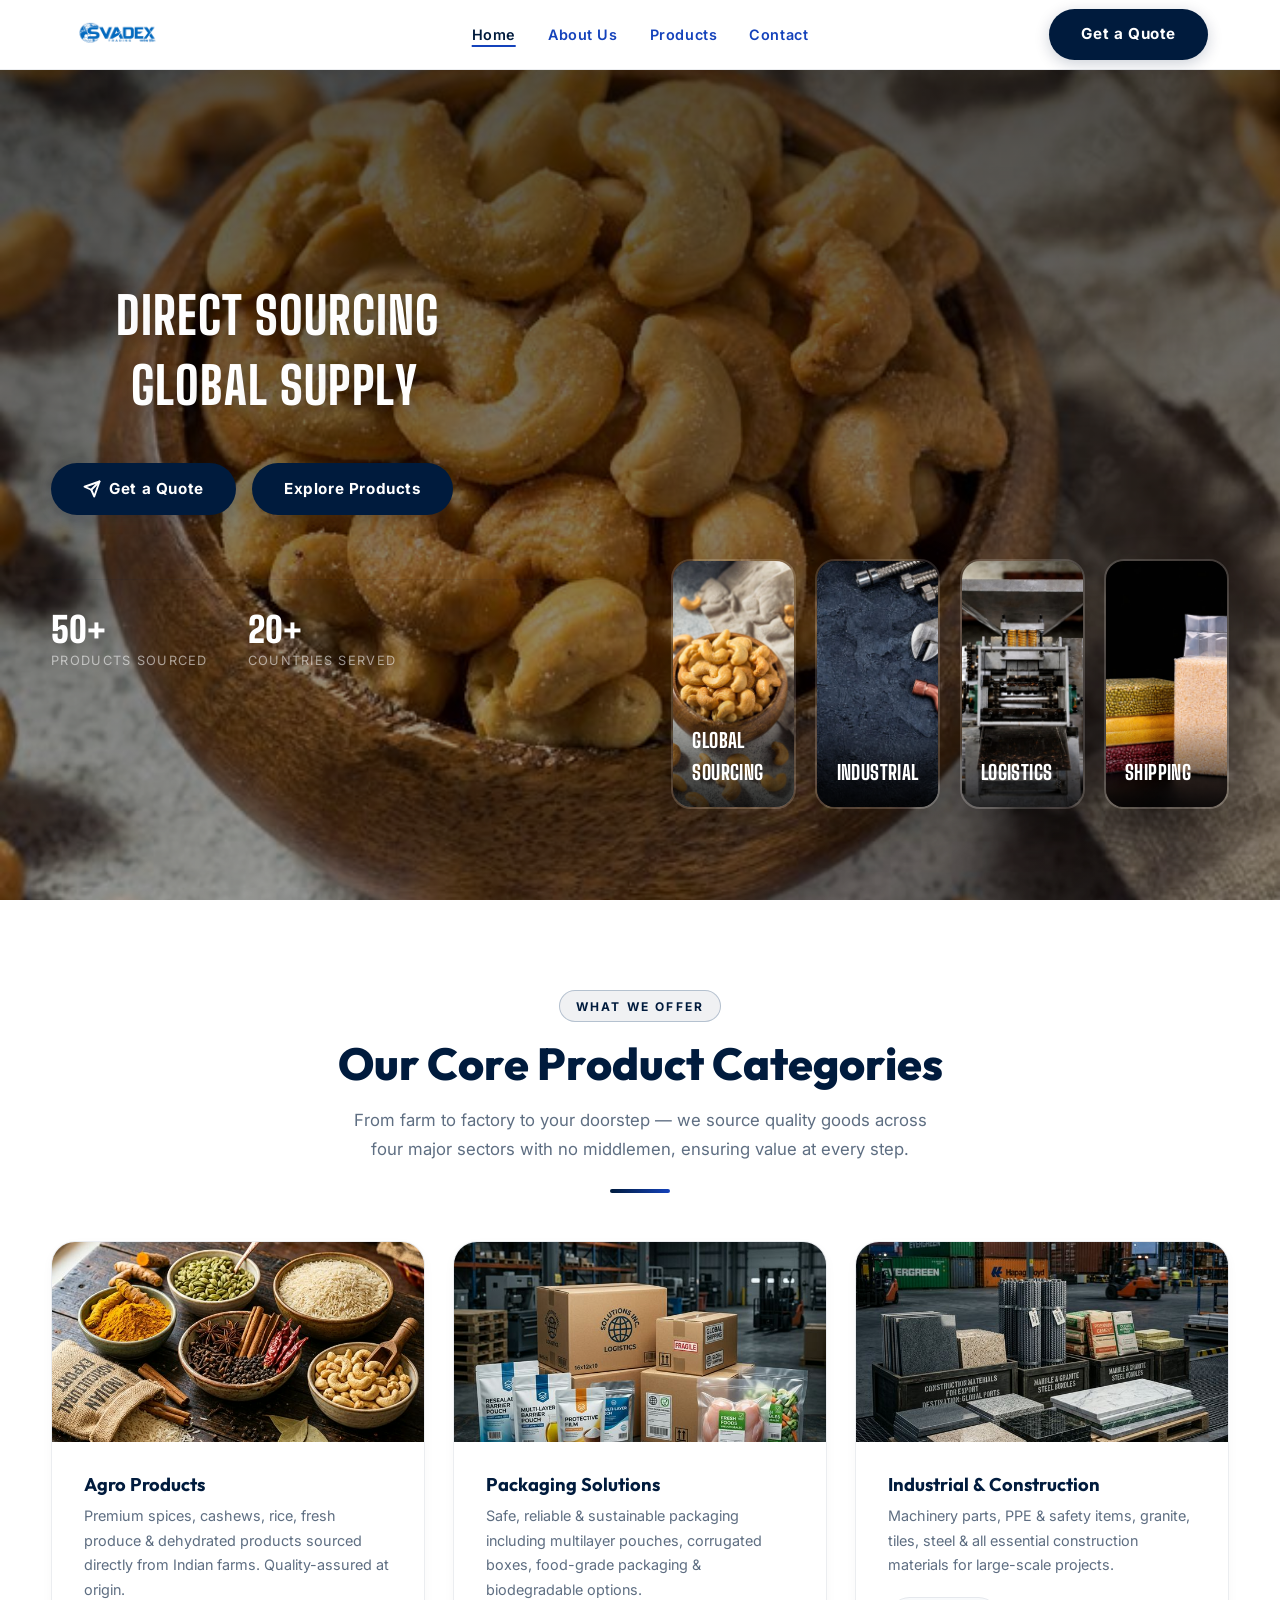
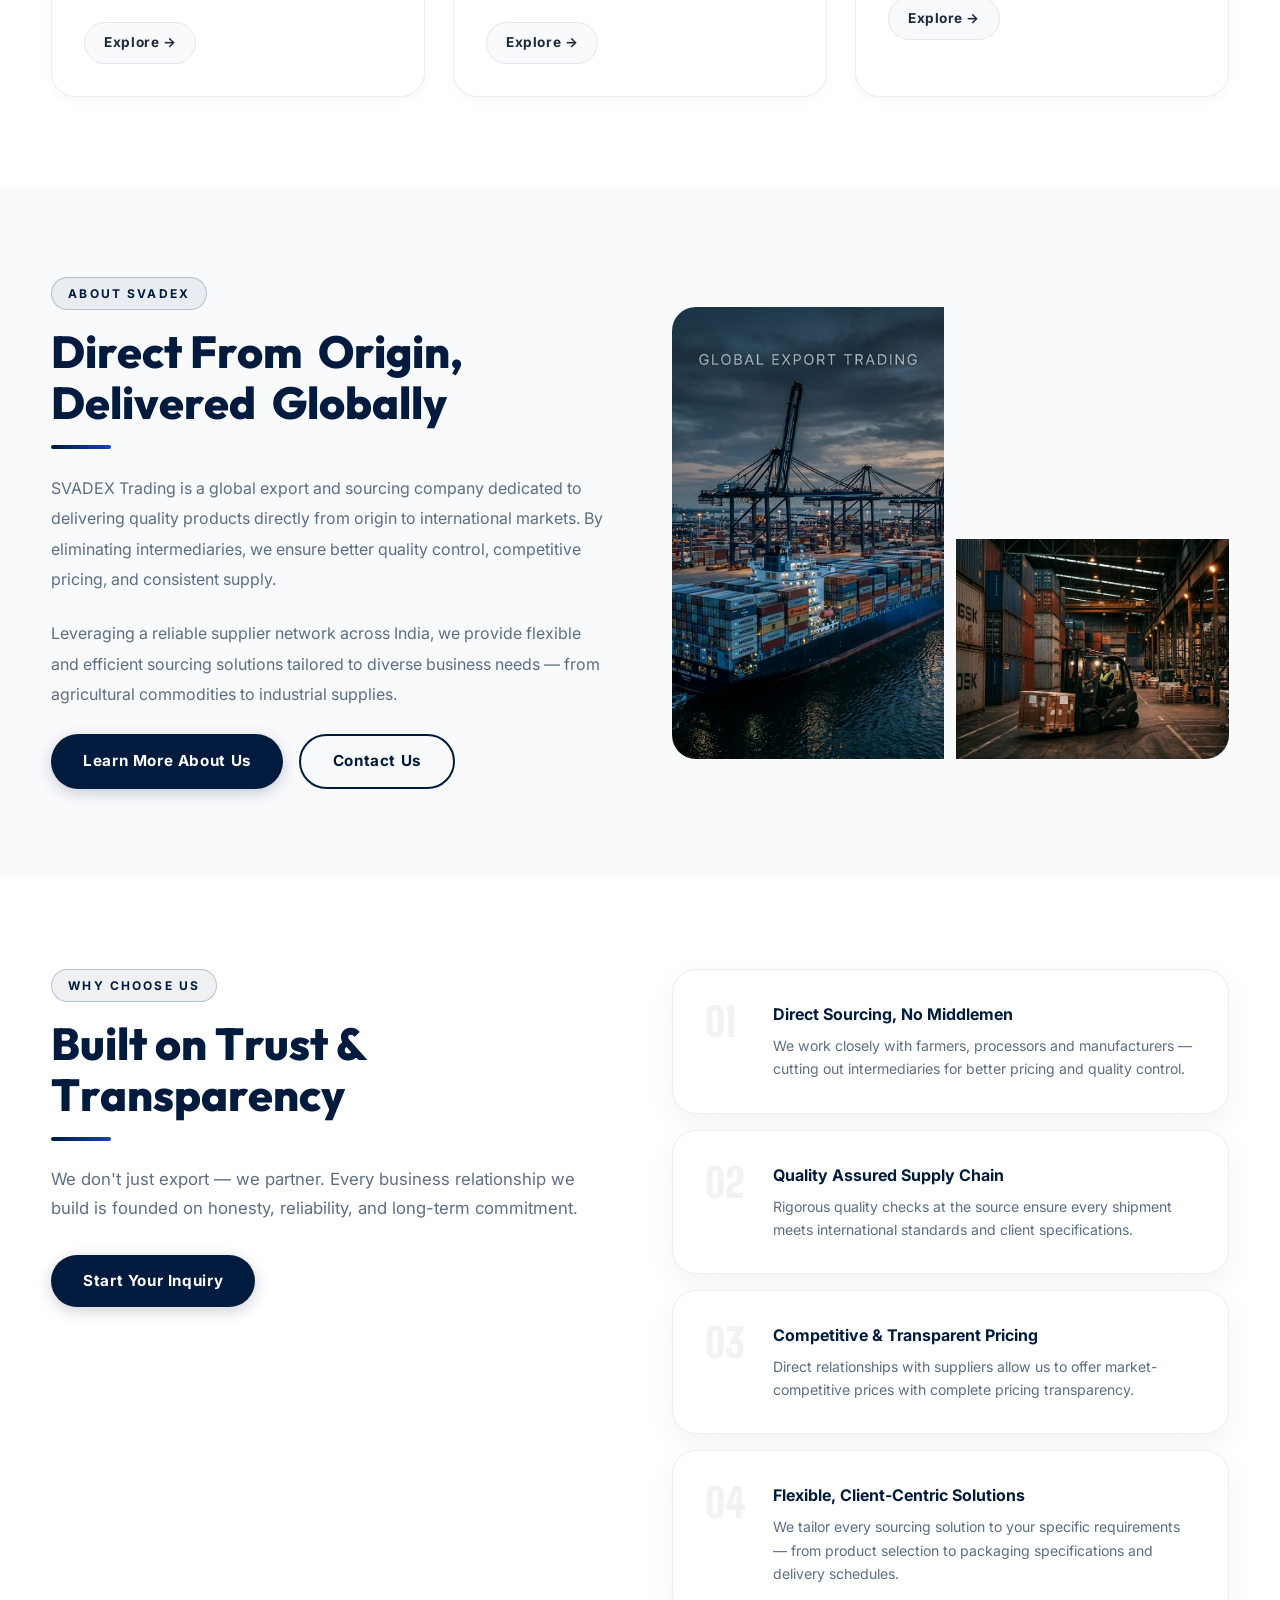
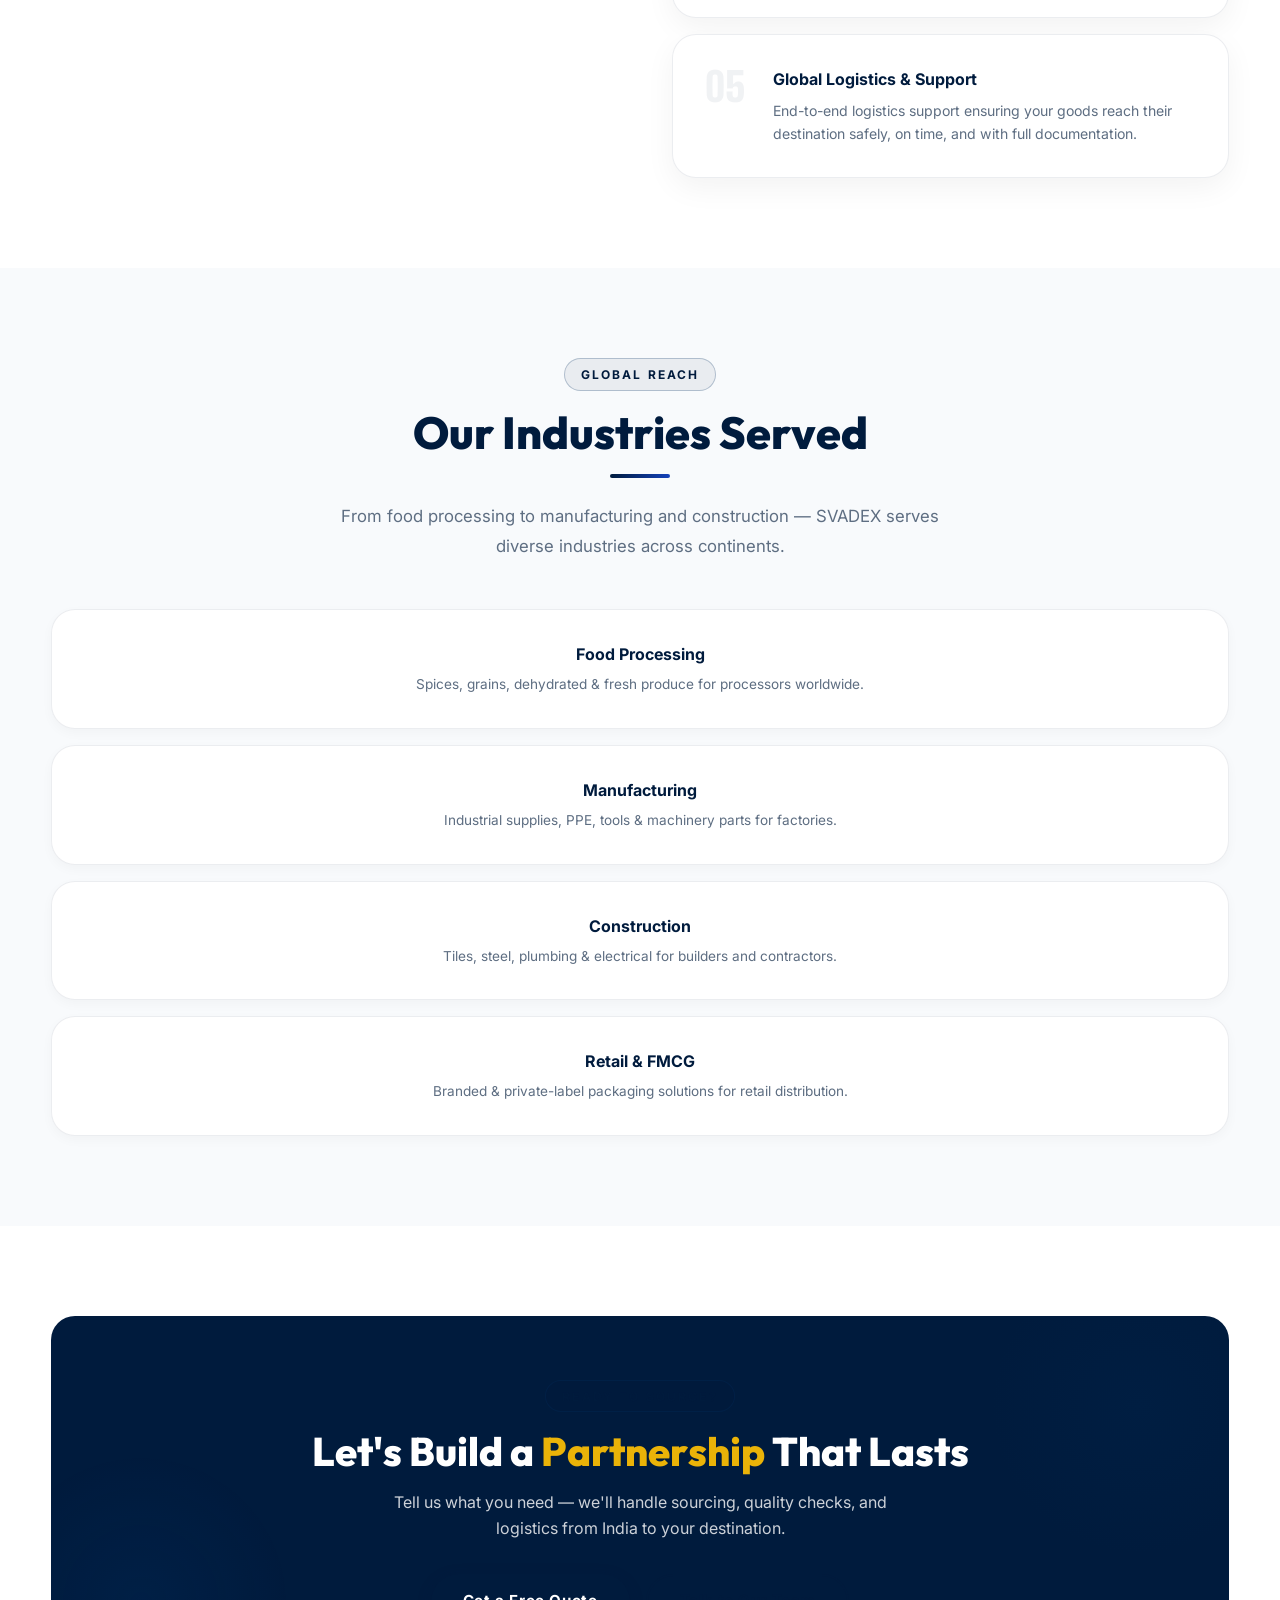
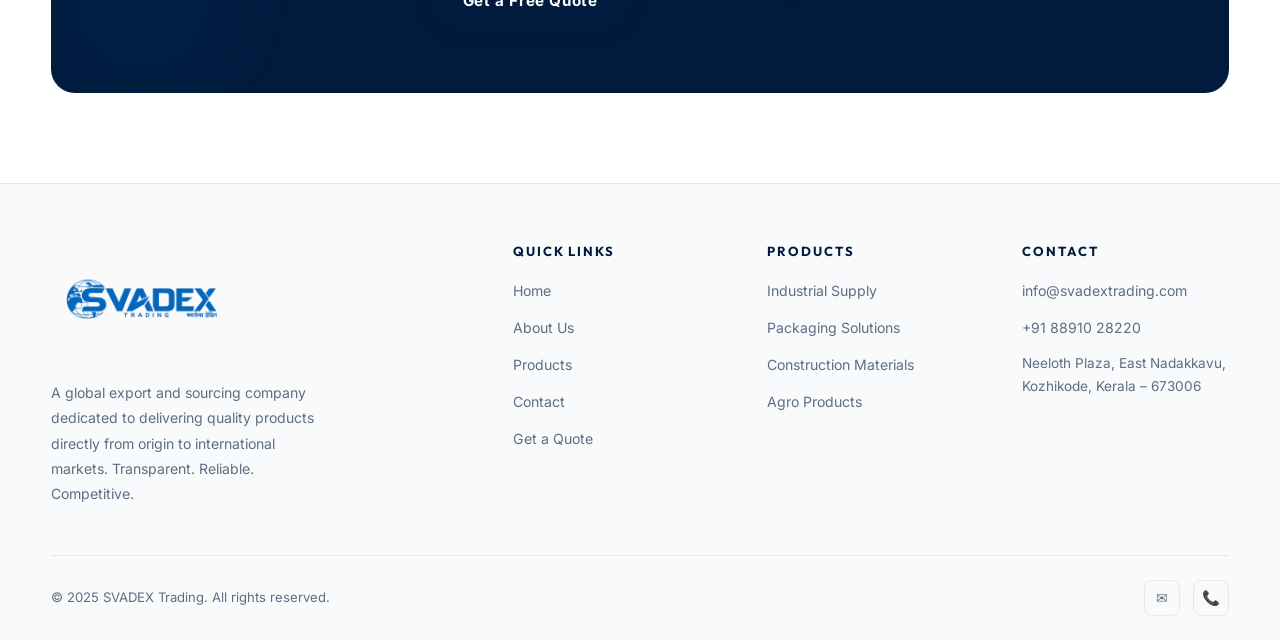
==== index.html @ 0e808e54 "first commit1" ====
<!DOCTYPE html>
<html lang="en">

<head>
  <meta charset="UTF-8" />
  <meta name="viewport" content="width=device-width, initial-scale=1.0" />
  <title>SVADEX Trading | Global Export & Sourcing Solutions</title>
  <meta name="description"
    content="SVADEX Trading – A global export and sourcing company delivering quality agricultural, packaging, industrial, and construction products from India to international markets." />
  <link rel="preconnect" href="https://fonts.googleapis.com" />
  <link rel="preconnect" href="https://fonts.gstatic.com" crossorigin />
  <link
    href="https://fonts.googleapis.com/css2?family=Inter:wght@300;400;500;600;700&family=Outfit:wght@700;800;900&family=Big+Shoulders+Display:wght@700;800;900&display=swap"
    rel="stylesheet" />
  <link rel="stylesheet" href="style.css" />
</head>

<body class="no-scroll">
  <!-- ══════════ SPLASH SCREEN ══════════ -->
  <div id="splash-screen">
    <div class="logo-morph-wrap">
      <img src="Svadex Trading logo with globe.png" alt="" id="splash-logo">
    </div>
  </div>

  <!-- ══════════ NAVBAR ══════════ -->
  <nav id="navbar">
    <div class="container nav-inner">
      <a href="index.html" class="nav-logo" aria-label="SVADEX Trading Home">
        <img src="Svadex Trading logo with globe.png" alt="SVADEX Trading" class="nav-logo-img">
      </a>
      <ul class="nav-links" id="navLinks">
        <li><a href="index.html" class="active">Home</a></li>
        <li><a href="about.html">About Us</a></li>
        <li><a href="products.html">Products</a></li>
        <li><a href="contact.html">Contact</a></li>
      </ul>
      <a href="quote.html" class="btn btn-primary nav-cta" id="navCta">Get a Quote</a>
      <button class="hamburger" id="hamburger" aria-label="Toggle menu">
        <span></span><span></span><span></span>
      </button>
    </div>
  </nav>



  <!-- ══════════ HERO ══════════ -->
  <section class="hero" style="min-height: 100vh;">
    <div class="hero-slider" id="heroSlider">
      <div class="hero-slide active" style="background-image:url('cashew home.jpeg');"></div>
      <div class="hero-slide" style="background-image:url('3 (2).jpeg');"></div>
      <div class="hero-slide" style="background-image:url('4 (2).jpeg');"></div>
      <div class="hero-slide" style="background-image:url('5 (3).jpeg');"></div>
      <div class="hero-slide" style="background-image:url('cRTIN.jpeg');"></div>
    </div>
    <div class="hero-overlay"></div>
    <div class="container hero-content">
      <div class="hero-text anim-fade-up">

        <h1 class="hero-title">
          Direct Sourcing<br />
          <span class="accent-line">Global Supply</span>
        </h1>

        <div class="hero-actions">
          <a href="quote.html" class="btn btn-primary" id="heroQuoteBtn">
            <svg width="18" height="18" viewBox="0 0 24 24" fill="none" stroke="currentColor" stroke-width="2.5"
              stroke-linecap="round" stroke-linejoin="round">
              <path d="M22 2L11 13" />
              <path d="M22 2L15 22 11 13 2 9l20-7z" />
            </svg>
            Get a Quote
          </a>
          <a href="products.html" class="btn btn-primary" id="heroProductsBtn">Explore Products</a>
        </div>
        <div class="hero-stats">
          <div>
            <div class="hero-stat-num" style="color:white;">50+</div>
            <div class="hero-stat-label">Products Sourced</div>
          </div>
          <div>
            <div class="hero-stat-num" style="color:white;">20+</div>
            <div class="hero-stat-label">Countries Served</div>
          </div>
        </div>
      </div>

      <div class="hero-cards-wrap anim-fade-up anim-delay-2">
        <div class="hero-vertical-card">
          <img src="cashew home.jpeg" alt="Global Sourcing" />
          <div class="hero-vertical-card-label">Global Sourcing</div>
        </div>
        <div class="hero-vertical-card">
          <img src="3 (2).jpeg" alt="Industrial supply" />
          <div class="hero-vertical-card-label">Industrial</div>
        </div>
        <div class="hero-vertical-card">
          <img src="4 (2).jpeg" alt="Logistics" />
          <div class="hero-vertical-card-label">Logistics</div>
        </div>
        <div class="hero-vertical-card">
          <img src="5 (3).jpeg" alt="Shipping" />
          <div class="hero-vertical-card-label">Shipping</div>
        </div>

      </div>
    </div>
    <div class="hero-scroll-indicator">
      <span>Scroll</span>
      <div class="scroll-line"></div>
    </div>
  </section>



  <!-- ══════════ SERVICES SECTION ══════════ -->
  <section class="section-pad">
    <div class="container">
      <div class="text-center anim-fade-up">
        <div class="section-label">What We Offer</div>
        <h2 class="section-title">Our Core <span class="text-accent">Product Categories</span></h2>
        <p class="section-sub" style="margin:0 auto;">From farm to factory to your doorstep — we source quality goods
          across four major sectors with no middlemen, ensuring value at every step.</p>
      </div>
      <div class="divider divider-center" style="margin-top:1.5rem;"></div>

      <div class="grid-3" style="margin-top:3rem;">

        <!-- Card 1 -->
        <div class="card anim-fade-up anim-delay-1">
          <img class="card-img" src="images/agro.png" alt="Agro Products" />
          <div class="card-body">
            <h3 class="card-title">Agro Products</h3>
            <p class="card-desc">Premium spices, cashews, rice, fresh produce &amp; dehydrated products sourced directly
              from Indian farms. Quality-assured at origin.</p>
            <a href="products.html#agro" class="btn btn-ghost"
              style="margin-top:1.2rem;font-size:0.85rem;padding:0.6rem 1.2rem;">Explore →</a>
          </div>
        </div>

        <!-- Card 2 -->
        <div class="card anim-fade-up anim-delay-2">
          <img class="card-img" src="images/packaging.png" alt="Packaging Solutions" />
          <div class="card-body">
            <h3 class="card-title">Packaging Solutions</h3>
            <p class="card-desc">Safe, reliable &amp; sustainable packaging including multilayer pouches, corrugated
              boxes, food-grade packaging &amp; biodegradable options.</p>
            <a href="products.html#packaging" class="btn btn-ghost"
              style="margin-top:1.2rem;font-size:0.85rem;padding:0.6rem 1.2rem;">Explore →</a>
          </div>
        </div>

        <!-- Card 3 -->
        <div class="card anim-fade-up anim-delay-3">
          <img class="card-img" src="images/construction.png" alt="Construction Materials" />
          <div class="card-body">
            <h3 class="card-title">Industrial &amp; Construction</h3>
            <p class="card-desc">Machinery parts, PPE &amp; safety items, granite, tiles, steel &amp; all essential
              construction materials for large-scale projects.</p>
            <a href="products.html#industrial" class="btn btn-ghost"
              style="margin-top:1.2rem;font-size:0.85rem;padding:0.6rem 1.2rem;">Explore →</a>
          </div>
        </div>

      </div>
    </div>
  </section>

  <section class="section-pad bg-dark-2">
    <div class="container">
      <div class="about-dynamic-grid">
        <div class="about-text-content anim-fade-up">
          <div class="section-label">About SVADEX</div>
          <h2 class="section-title">Direct From <br class="m-br"> Origin, Delivered <br class="m-br"> <span class="text-accent">Globally</span></h2>
          <div class="divider"></div>
          
          <!-- Mobile Video (Hidden on Desktop) -->
          <div class="m-video-wrap">
            <video src="video.mp4" autoplay loop muted playsinline class="mosaic-video"></video>
          </div>

          <p class="about-brief-note">SVADEX Trading is a global export
            and sourcing company dedicated to delivering quality products directly from origin to international markets.
            By eliminating intermediaries, we ensure better quality control, competitive pricing, and consistent supply.
          </p>
          <p class="about-brief-note-2">Leveraging a reliable supplier
            network across India, we provide flexible and efficient sourcing solutions tailored to diverse business
            needs — from agricultural commodities to industrial supplies.</p>
          
          <div class="about-btns">
            <a href="about.html" class="btn btn-primary">Learn More About Us</a>
            <a href="contact.html" class="btn btn-outline">Contact Us</a>
          </div>
        </div>

        <!-- Desktop Video Mosaic (Hidden on Mobile) -->
        <div class="img-mosaic anim-fade-up anim-delay-2 d-mosaic">
          <div class="img-wrap img-mosaic-main">
            <img src="images/hero.png" alt="Cargo ship export" />
          </div>
          <div class="img-wrap">
            <video src="video.mp4" autoplay loop muted playsinline class="mosaic-video"></video>
          </div>
          <div class="img-wrap">
            <img src="images/warehouse.png" alt="Export warehouse" />
          </div>
        </div>
      </div>
    </div>
  </section>

  <!-- ══════════ WHY CHOOSE US ══════════ -->
  <section class="section-pad">
    <div class="container">
      <div class="why-grid">
        <div class="anim-fade-up">
          <div class="section-label">Why Choose Us</div>
          <h2 class="section-title">Built on <span class="text-accent">Trust &amp; Transparency</span></h2>
          <div class="divider"></div>
          <p class="section-sub">We don't just export — we partner. Every business relationship we build is founded on
            honesty, reliability, and long-term commitment.</p>
          <a href="quote.html" class="btn btn-primary" style="margin-top:2rem;">Start Your Inquiry</a>
        </div>
        <div class="why-items-container anim-fade-up">
          <div class="why-item anim-fade-up anim-delay-1">
            <div class="why-num">01</div>
            <div>
              <div class="why-title">Direct Sourcing, No Middlemen</div>
              <div class="why-desc">We work closely with farmers, processors and manufacturers — cutting out
                intermediaries for better pricing and quality control.</div>
            </div>
          </div>
          <div class="why-item anim-fade-up anim-delay-2">
            <div class="why-num">02</div>
            <div>
              <div class="why-title">Quality Assured Supply Chain</div>
              <div class="why-desc">Rigorous quality checks at the source ensure every shipment meets international
                standards and client specifications.</div>
            </div>
          </div>
          <div class="why-item anim-fade-up anim-delay-3">
            <div class="why-num">03</div>
            <div>
              <div class="why-title">Competitive &amp; Transparent Pricing</div>
              <div class="why-desc">Direct relationships with suppliers allow us to offer market-competitive prices with
                complete pricing transparency.</div>
            </div>
          </div>
          <div class="why-item anim-fade-up anim-delay-4">
            <div class="why-num">04</div>
            <div>
              <div class="why-title">Flexible, Client-Centric Solutions</div>
              <div class="why-desc">We tailor every sourcing solution to your specific requirements — from product
                selection to packaging specifications and delivery schedules.</div>
            </div>
          </div>
          <div class="why-item anim-fade-up anim-delay-5">
            <div class="why-num">05</div>
            <div>
              <div class="why-title">Global Logistics &amp; Support</div>
              <div class="why-desc">End-to-end logistics support ensuring your goods reach their destination safely, on time, and with full documentation.</div>
            </div>
          </div>
        </div>
      </div>
    </div>
  </section>

  <!-- ══════════ GLOBAL REACH ══════════ -->
  <section class="section-pad bg-dark-2">
    <div class="container text-center">
      <div class="anim-fade-up">
        <div class="section-label">Global Reach</div>
        <h2 class="section-title">Our <span class="text-accent">Industries Served</span></h2>
        <div class="divider divider-center"></div>
        <p class="section-sub" style="margin:0 auto 3rem;">From food processing to manufacturing and construction —
          SVADEX serves diverse industries across continents.</p>
      </div>
      <div class="grid-4 anim-fade-up why-items-container">
        <div class="service-card">
          <div style="font-weight:700;color:var(--clr-heading);margin-bottom:0.4rem;">Food Processing</div>
          <div style="font-size:0.85rem;color:var(--clr-text-muted);">Spices, grains, dehydrated &amp; fresh produce for
            processors worldwide.</div>
        </div>
        <div class="service-card">
          <div style="font-weight:700;color:var(--clr-heading);margin-bottom:0.4rem;">Manufacturing</div>
          <div style="font-size:0.85rem;color:var(--clr-text-muted);">Industrial supplies, PPE, tools &amp; machinery
            parts for factories.</div>
        </div>
        <div class="service-card">
          <div style="font-weight:700;color:var(--clr-heading);margin-bottom:0.4rem;">Construction</div>
          <div style="font-size:0.85rem;color:var(--clr-text-muted);">Tiles, steel, plumbing &amp; electrical for
            builders and contractors.</div>
        </div>
        <div class="service-card">
          <div style="font-weight:700;color:var(--clr-heading);margin-bottom:0.4rem;">Retail &amp; FMCG</div>
          <div style="font-size:0.85rem;color:var(--clr-text-muted);">Branded &amp; private-label packaging solutions
            for retail distribution.</div>
        </div>
      </div>
    </div>
  </section>

  <!-- ══════════ CTA BANNER ══════════ -->
  <section class="section-pad">
    <div class="container">
      <div class="cta-banner anim-fade-up">
        <div class="section-label">Ready to Source?</div>
        <h2>Let's Build a <span class="text-accent">Partnership</span> That Lasts</h2>
        <p>Tell us what you need — we'll handle sourcing, quality checks, and logistics from India to your destination.
        </p>
        <div style="display:flex;gap:1rem;justify-content:center;flex-wrap:wrap;">
          <a href="quote.html" class="btn btn-primary">Get a Free Quote</a>
          <a href="contact.html" class="btn btn-outline">Talk to Our Team</a>
        </div>
      </div>
    </div>
  </section>

  <!-- ══════════ FOOTER ══════════ -->
  <footer>
    <div class="container">
      <div class="footer-grid">
        <div class="footer-brand">
          <div class="nav-logo">
            <img src="Svadex Trading logo with globe.png" alt="SVADEX Trading" class="nav-logo-img"
              style="height:120px;">
          </div>
          <p>A global export and sourcing company dedicated to delivering quality products directly from origin to
            international markets. Transparent. Reliable. Competitive.</p>
        </div>
        <div class="footer-col">
          <h4>Quick Links</h4>
          <ul class="footer-links">
            <li><a href="index.html">Home</a></li>
            <li><a href="about.html">About Us</a></li>
            <li><a href="products.html">Products</a></li>
            <li><a href="contact.html">Contact</a></li>
            <li><a href="quote.html">Get a Quote</a></li>
          </ul>
        </div>
        <div class="footer-col">
          <h4>Products</h4>
          <ul class="footer-links">
            <li><a href="products.html#industrial">Industrial Supply</a></li>
            <li><a href="products.html#packaging">Packaging Solutions</a></li>
            <li><a href="products.html#construction">Construction Materials</a></li>
            <li><a href="products.html#agro">Agro Products</a></li>
          </ul>
        </div>
        <div class="footer-col">
          <h4>Contact</h4>
          <ul class="footer-links">
            <li><a href="mailto:info@svadextrading.com">info@svadextrading.com</a></li>
            <li><a href="tel:+918891028220">+91 88910 28220</a></li>
            <li style="color:var(--clr-text-muted);font-size:0.85rem;line-height:1.7;">Neeloth Plaza, East
              Nadakkavu,<br />Kozhikode, Kerala – 673006</li>
          </ul>
        </div>
      </div>
      <div class="footer-bottom">
        <span>&copy; 2025 SVADEX Trading. All rights reserved.</span>
        <div class="footer-social">
          <a href="mailto:info@svadextrading.com" class="social-link" aria-label="Email">✉</a>
          <a href="tel:+918891028220" class="social-link" aria-label="Phone">📞</a>
        </div>
      </div>
    </div>
  </footer>

  <script>
    // ─── Navbar scroll effect ───
    const navbar = document.getElementById('navbar');
    window.addEventListener('scroll', () => {
      navbar.classList.toggle('scrolled', window.scrollY > 40);
    });

    // ─── Hamburger ───
    const hamburger = document.getElementById('hamburger');
    const navLinks = document.getElementById('navLinks');
    hamburger.addEventListener('click', () => {
      navLinks.classList.toggle('open');
    });

    // ─── Hero Slider ───
    const slides = document.querySelectorAll('.hero-slide');
    let currentSlide = 0;
    function nextSlide() {
      slides[currentSlide].classList.remove('active');
      currentSlide = (currentSlide + 1) % slides.length;
      slides[currentSlide].classList.add('active');
    }
    setInterval(nextSlide, 5000); // 5s transition

    // ─── Animate on scroll ───
    const observerOpts = { threshold: 0.12 };
    const observer = new IntersectionObserver((entries) => {
      entries.forEach(e => { if (e.isIntersecting) { e.target.classList.add('visible'); observer.unobserve(e.target); } });
    }, observerOpts);
    document.querySelectorAll('.anim-fade-up').forEach(el => observer.observe(el));


    // ─── Letter animation ───
    // ─── Global Heading Letter Animation ───
    function splitLetters(el) {
      [...el.childNodes].forEach(node => {
        if (node.nodeType === 3) {
          const frag = document.createDocumentFragment();
          const words = node.textContent.split(' ');
          words.forEach((word, i) => {
            const wordSpan = document.createElement('span');
            wordSpan.style.display = 'inline-block';
            wordSpan.style.whiteSpace = 'nowrap';
            [...word].forEach(char => {
              const s = document.createElement('span');
              s.textContent = char;
              s.className = 'char';
              wordSpan.appendChild(s);
            });
            frag.appendChild(wordSpan);
            if (i < words.length - 1) {
              frag.appendChild(document.createTextNode(' '));
            }
          });
          el.replaceChild(frag, node);
        } else if (node.nodeType === 1 && !node.classList.contains('no-split')) {
          splitLetters(node);
        }
      });
    }

    const headingObserver = new IntersectionObserver((entries) => {
      entries.forEach(entry => {
        if (entry.isIntersecting) {
          const isHero = entry.target.classList.contains('hero-title');
          const delayBase = isHero ? 2.2 : 0; // Wait for splash screen for hero
          
          entry.target.querySelectorAll('.char').forEach((c, i) => {
            c.style.animationDelay = (delayBase + i * 0.035) + 's';
            c.classList.add('animate');
          });
          headingObserver.unobserve(entry.target);
        }
      });
    }, { threshold: 0.1 });

    document.querySelectorAll('h1, h2, .section-title').forEach(h => {
      splitLetters(h);
      headingObserver.observe(h);
    });

    // Auto-scroll mobile galleries
    function initAutoScroll(containerSelector) {
      const container = document.querySelector(containerSelector);
      if (!container) return;
      
      let isPaused = false;
      container.addEventListener('touchstart', () => isPaused = true);
      container.addEventListener('touchend', () => {
        setTimeout(() => isPaused = false, 3000);
      });

      setInterval(() => {
        if (isPaused || window.innerWidth > 768) return;
        
        const scrollAmount = container.clientWidth * 0.8;
        if (container.scrollLeft + container.clientWidth >= container.scrollWidth - 10) {
          container.scrollTo({ left: 0, behavior: 'smooth' });
        } else {
          container.scrollBy({ left: scrollAmount, behavior: 'smooth' });
        }
      }, 4000);
    }

    // Initialize for Why Choose Us, Industries, and Hero Cards
    window.addEventListener('load', () => {
      initAutoScroll('.why-items-container');
      initAutoScroll('.grid-4.why-items-container');
      initAutoScroll('.hero-cards-wrap');
    });

    // ─── Splash Screen ───
    window.addEventListener('load', () => {
      const splash = document.getElementById('splash-screen');
      const splashLogo = document.getElementById('splash-logo');
      const navLogo = document.querySelector('.nav-logo-img');

      // Initial hidden state for nav logo
      navLogo.style.opacity = '0';
      navLogo.style.transition = 'opacity 2.2s 2.4s ease'; // Delayed fade in to match slow motion

      setTimeout(() => {
        splash.classList.add('fade-out');
        navLogo.style.opacity = '1';
        document.body.classList.remove('no-scroll');
      }, 2000); // Wait longer before moving
    });
  </script>
</body>

</html>
---- style.css ----
/* ============================================
   SVADEX TRADING – Global Stylesheet
   Industrial Dark Theme
   ============================================ */

@import url('https://fonts.googleapis.com/css2?family=Inter:wght@300;400;500;600;700&family=Outfit:wght@700;800;900&family=Big+Shoulders+Display:wght@700;800;900&display=swap');

/* ─── CSS Variables ─── */
:root {
  --clr-dark:      #ffffff; /* Clean White BG */
  --clr-dark-2:    #f8fafc; /* Very Light Tint */
  --clr-dark-3:    #f1f5f9; /* Light Slate BG */
  --clr-dark-4:    #e2e8f0; /* Muted Tints */
  --clr-accent:    #001B3D; /* Deep Anas Navy */
  --clr-accent-2:  #1442bb; /* Bright Anas Blue */
  --clr-accent-3:  #EAB308; /* Warm Gold Highlight (removed blue/lavender) */
  --clr-accent-l:  rgba(0, 27, 61, 0.06);
  --clr-text:      #1e293b; /* Dark Slate Text */
  --clr-text-muted:#5e6e82; /* Muted Slate */
  --clr-white:     #ffffff; /* Literal White */
  --clr-heading:   #001B3D; /* Heading Color */
  --clr-border:    rgba(0, 27, 61, 0.08);
  --shadow-card:   0 12px 36px rgba(0, 27, 61, 0.08); /* Soft elevated shadow */
  --radius:        9999px; /* Pill/Full rounding */
  --radius-lg:     24px;   /* Sophisticated card rounding */
  --transition:    0.35s cubic-bezier(0.4,0,0.2,1);
  --nav-h:         68px;
  --font-body:     'Inter', sans-serif;
  --font-display:  'Big Shoulders Display', sans-serif;
  --font-heading:  'Outfit', sans-serif;
}

/* ─── Reset ─── */
*, *::before, *::after { box-sizing: border-box; margin: 0; padding: 0; }
html { scroll-behavior: smooth; font-size: 16px; }
html, body {
  overflow-x: hidden;
  width: 100%;
  position: relative;
}
.m-br { display: none; }
.about-dynamic-grid { display: grid; grid-template-columns: 1fr 1fr; gap: 4rem; align-items: center; }
.m-video-wrap { display: none; margin-bottom: 2rem; border-radius: var(--radius-lg); overflow: hidden; }
.mosaic-video { width: 100%; height: 100%; object-fit: cover; display: block; }
.about-brief-note, .about-brief-note-2 { color: var(--clr-text-muted); line-height: 1.9; margin-bottom: 1.5rem; }
.about-btns { display: flex; gap: 1rem; flex-wrap: wrap; }

@media (max-width: 768px) {
  .about-dynamic-grid { grid-template-columns: 1fr; gap: 2rem; text-align: left; }
  .m-video-wrap { display: block; width: 100%; height: auto; aspect-ratio: 16 / 9; }
  .d-mosaic { display: none !important; }
  .m-br { display: block; }
  .m-hide { display: none !important; }
  .m-full { width: 100% !important; height: auto !important; grid-column: 1 / -1 !important; }
}
body { background: var(--clr-dark); color: var(--clr-text); font-family: var(--font-body); line-height: 1.6; }
img { display: block; max-width: 100%; }
a { text-decoration: none; color: inherit; }
ul { list-style: none; }
button { cursor: pointer; border: none; background: none; font-family: inherit; }

/* ─── Scrollbar ─── */
::-webkit-scrollbar { width: 6px; }
::-webkit-scrollbar-track { background: var(--clr-dark-2); }
::-webkit-scrollbar-thumb { background: var(--clr-accent); border-radius: 3px; }

/* ─── Typography ─── */
h1,h2,h3,h4,h5 { font-family: var(--font-heading); font-weight: 800; line-height: 1.15; color: var(--clr-heading); }
.display-font { font-family: var(--font-display); }
.section-label {
  display: inline-block;
  font-size: 0.75rem;
  font-weight: 700;
  letter-spacing: 0.18em;
  text-transform: uppercase;
  color: var(--clr-accent);
  background: var(--clr-accent-l);
  padding: 0.35rem 1rem;
  border-radius: 50px;
  margin-bottom: 1rem;
  border: 1px solid rgba(0, 51, 102, 0.25);
}
h1 { font-size: clamp(2.2rem, 6vw, 4.2rem); margin-bottom: 1.5rem; letter-spacing: -0.02em; }
.section-title { font-size: clamp(1.9rem, 4vw, 2.8rem); margin-bottom: 1rem; }
h2 { font-size: clamp(1.8rem, 5vw, 2.8rem); margin-bottom: 1.2rem; }
.section-sub { font-size: 1.05rem; color: var(--clr-text-muted); max-width: 600px; line-height: 1.75; }

/* ─── Layout Helpers ─── */
.container { width: 92%; max-width: 1200px; margin: 0 auto; }
.section-pad { padding: 90px 0; }
.section-pad-sm { padding: 60px 0; }
.flex-center { display: flex; align-items: center; justify-content: center; }
.flex-between { display: flex; align-items: center; justify-content: space-between; }
.grid-3 { display: grid; grid-template-columns: repeat(3, 1fr); gap: 28px; }
.grid-2 { display: grid; grid-template-columns: repeat(2, 1fr); gap: 28px; }
.grid-4 { display: grid; grid-template-columns: repeat(4, 1fr); gap: 24px; }
.text-center { text-align: center; }
.text-accent { color: var(--clr-accent); }
.text-bright-blue { color: var(--clr-accent); }

/* ─── Divider ─── */
.divider { width: 60px; height: 4px; background: linear-gradient(90deg, var(--clr-accent), var(--clr-accent-2)); border-radius: 2px; margin: 1rem 0 1.5rem; }
.divider-center { margin: 1rem auto 1.5rem; }

/* ─── Buttons ─── */
.btn {
  display: inline-flex;
  align-items: center;
  gap: 0.5rem;
  padding: 0.85rem 2rem;
  border-radius: var(--radius);
  font-weight: 700;
  font-size: 0.95rem;
  letter-spacing: 0.04em;
  transition: var(--transition);
  position: relative;
  overflow: hidden;
}
.btn::after {
  content: '';
  position: absolute;
  inset: 0;
  background: rgba(255,255,255,0.08);
  opacity: 0;
  transition: var(--transition);
}
.btn:hover::after { opacity: 1; }
.btn-primary {
  background: var(--clr-accent);
  color: #fff;
  box-shadow: 0 4px 15px rgba(0, 27, 61, 0.2);
}
.btn-primary:hover { transform: translateY(-2px) scale(1.04); background: var(--clr-accent-2); box-shadow: 0 8px 24px rgba(20, 66, 187, 0.3); }
.btn-outline {
  border: 2px solid var(--clr-accent);
  color: var(--clr-accent);
}
.btn-outline:hover { background: var(--clr-accent); color: #fff; transform: translateY(-2px) scale(1.04); }
.btn-ghost {
  border: 1px solid var(--clr-border);
  color: var(--clr-text);
  background: var(--clr-dark-2);
}
.btn-ghost:hover { border-color: var(--clr-accent); color: var(--clr-accent); transform: translateY(-2px); }

/* ─── Navbar ─── */
#navbar {
  position: fixed;
  top: 0; left: 0; right: 0;
  height: 70px;
  z-index: 1000;
  transition: all var(--transition);
  width: 100%;
  display: flex;
  align-items: center;
  background: #ffffff;
  border-bottom: 1px solid var(--clr-border);
  backdrop-filter: blur(10px);
}
#navbar.scrolled {
  background: rgba(255,255,255,0.98);
  backdrop-filter: blur(16px);
  box-shadow: 0 15px 45px rgba(0,0,0,0.12);
  border: 1px solid var(--clr-border);
}
.nav-inner { display: flex; align-items: center; justify-content: space-between; height: 100%; width: 100%; padding: 0 2rem; }
.nav-logo { display: flex; align-items: center; gap: 10px; }
.nav-logo-img { height: 60px; width: auto; object-fit: contain; transition: var(--transition); mix-blend-mode: multiply; }
#navbar.scrolled .nav-logo-img { height: 50px; }
.product-cat-header { display: flex; align-items: center; gap: 1.5rem; }
@media (max-width: 768px) {
  .product-cat-header { flex-direction: column; text-align: center; }
  .product-cat-header img { display: none; }
  .product-cat-icon { margin: 0 auto; }
}
.nav-links { display: flex; align-items: center; gap: 2rem; position: absolute; left: 50%; transform: translateX(-50%); }
.nav-links a {
  font-size: 0.9rem;
  font-weight: 600;
  color: var(--clr-accent-2);
  letter-spacing: 0.04em;
  position: relative;
  transition: color var(--transition);
}
.nav-links a::after {
  content: '';
  position: absolute;
  bottom: -4px; left: 0;
  width: 0; height: 2px;
  background: var(--clr-accent);
  transition: width var(--transition);
}
.nav-links a:hover, .nav-links a.active { color: var(--clr-accent); }
.nav-links a:hover::after, .nav-links a.active::after { width: 100%; background: var(--clr-accent-2); }
.nav-cta { margin-left: 0.5rem; }
.hamburger { display: none; flex-direction: column; gap: 4px; padding: 10px; cursor: pointer; z-index: 1001; }
.hamburger span { display: block; width: 22px; height: 2px; background: var(--clr-accent); border-radius: 2px; transition: var(--transition); }

/* ─── Mobile Nav ─── */
@media (max-width: 960px) {
  .hamburger { display: flex; }
  .nav-links, .nav-cta { display: none; }
  .nav-links.open {
    display: flex !important;
    position: fixed;
    top: calc(var(--nav-h) + 1.5rem); left: 2.5%; right: 2.5%; width: 95%;
    background: rgba(255,255,255,0.98);
    backdrop-filter: blur(20px);
    padding: 2rem;
    gap: 1.5rem;
    border-radius: 20px;
    border: 1px solid var(--clr-border);
    box-shadow: 0 10px 40px rgba(0,0,0,0.1);
    flex-direction: column;
    align-items: center;
    left: 2.5%; transform: none; /* Reset desktop centering */
  }
}

/* ─── Hero ─── */
.hero {
  position: relative;
  min-height: 100vh;
  display: flex;
  align-items: center;
  overflow: hidden;
}
.hero-slider {
  position: absolute;
  inset: 0;
  z-index: 1;
  overflow: hidden;
}
.hero-slide {
  position: absolute;
  inset: 0;
  background-size: cover;
  background-position: center;
  opacity: 0;
  transition: opacity 1.5s ease-in-out;
  transform: scale(1.1);
  filter: brightness(0.75); /* Darken images slightly */
}
.hero-slide.active { opacity: 1; transform: scale(1); transition: opacity 1.5s ease-in-out, transform 10s ease-out; }
.hero-overlay {
  position: absolute;
  inset: 0;
  z-index: 2;
  background: linear-gradient(to bottom, rgba(0,0,0,0.6) 0%, rgba(0,0,0,0.3) 60%, rgba(0,0,0,0.1) 100%);
}
.hero-content { 
  position: relative; 
  z-index: 2; 
  padding-top: var(--nav-h); 
  display: grid;
  grid-template-columns: 1.1fr 1fr;
  align-items: center;
  gap: 4rem;
}
.hero-text { flex: 1; }
.hero-cards-wrap {
  display: flex;
  gap: 1.2rem;
  align-items: flex-end;
  justify-content: flex-end;
  margin-top: 25rem; /* Moves the cards lower down the page */
}
.hero-vertical-card {
  width: 125px;
  height: 250px;
  flex-shrink: 0;
  border-radius: 20px;
  overflow: hidden;
  border: 2px solid rgba(255,255,255,0.15);
  transition: var(--transition);
  position: relative;
  box-shadow: 0 20px 40px rgba(0,0,0,0.3);
}
.hero-vertical-card:hover { transform: translateY(-10px) scale(1.05); border-color: var(--clr-accent-3); }
.hero-vertical-card img { width: 100%; height: 100%; object-fit: cover; }
.hero-vertical-card-label { 
  position: absolute; 
  bottom: 0; 
  left: 0; 
  width: 100%; 
  padding: 2.2rem 1.2rem 1.2rem; 
  background: linear-gradient(to top, rgba(0,0,0,0.8), transparent);
  color: #fff; 
  font-family: 'Big Shoulders Display', sans-serif; 
  font-size: 1.25rem; 
  font-weight: 800; 
  text-transform: uppercase; 
  text-align: left; 
  z-index: 2;
  letter-spacing: 0.02em;
}
.hero-eyebrow {
  display: inline-flex;
  align-items: center;
  gap: 8px;
  font-size: 0.8rem;
  font-weight: 700;
  letter-spacing: 0.2em;
  text-transform: uppercase;
  color: var(--clr-accent);
  margin-bottom: 1.5rem;
}
.hero-eyebrow-line { width: 32px; height: 2px; background: var(--clr-accent); }
.hero-title {
  font-family: 'Big Shoulders Display', sans-serif;
  font-size: clamp(1.8rem, 4.8vw, 3.2rem);
  font-weight: 800;
  line-height: 0.75;
  color: var(--clr-white);
  margin-bottom: 1.2rem;
  margin-left: -3.5rem; /* Moves the title further left */
  text-transform: uppercase;
  letter-spacing: 0.02em;
  text-shadow: 0 5px 15px rgba(0,0,0,0.2);
  word-break: break-word;
}
.hero-title span { white-space: nowrap; }
.hero-title .accent-line {
  display: block;
  color: #ffffff;
  -webkit-text-fill-color: #ffffff;
  margin-top: -0.12em; /* Additional distance removal */
  margin-left: 8.5rem; /* Moves 'Global Supply' line further right */
}
.char {
  display: inline-block;
  opacity: 0;
  transform: translateY(15px);
  animation: charReveal 0.4s forwards;
  will-change: transform, opacity;
  animation-play-state: paused; /* Will be started by IntersectionObserver */
}
.char.animate {
  animation-play-state: running;
}
@keyframes charReveal {
  to { opacity: 1; transform: translateY(0); }
}
.hero-sub {
  font-size: 1.1rem;
  color: rgba(255,255,255,0.72);
  max-width: 520px;
  margin-bottom: 2.5rem;
  line-height: 1.8;
}
.hero-actions { display: flex; gap: 1rem; flex-wrap: wrap; }
.hero-stats {
  display: flex;
  gap: 2.5rem;
  margin-top: 4rem;
  padding-top: 2rem;
  border-top: 1px solid var(--clr-border);
  flex-wrap: wrap;
}
.hero-stat-num {
  font-family: var(--font-display);
  font-size: 2.2rem;
  font-weight: 900;
  color: var(--clr-accent);
  line-height: 1;
}
.hero-stat-label { font-size: 0.8rem; color: rgba(255,255,255,0.55); text-transform: uppercase; letter-spacing: 0.1em; margin-top: 4px; }
.hero-scroll-indicator {
  position: absolute;
  bottom: 2rem;
  left: 50%;
  transform: translateX(-50%);
  display: flex;
  flex-direction: column;
  align-items: center;
  gap: 8px;
  color: rgba(255,255,255,0.4);
  font-size: 0.75rem;
  letter-spacing: 0.12em;
  text-transform: uppercase;
  animation: bounce 2s infinite;
}
.scroll-line { width: 1px; height: 48px; background: linear-gradient(to bottom, transparent, var(--clr-accent)); }
@media (max-width: 1000px) {
  #navbar { 
    top: 15px; 
    left: 15px; 
    right: 15px; 
    width: auto; 
    height: 64px; 
    border-radius: 50px; 
    background: #ffffff; 
    box-shadow: 0 10px 30px rgba(0,0,0,0.1); 
    border: none;
    margin: 0;
  }
  .nav-inner { padding: 0 1.5rem; }
  .nav-logo-img { height: 50px; }
  .nav-links.open {
    top: 85px;
    width: 90%;
    left: 5%;
    border-radius: 24px;
  }
  .hero-content { grid-template-columns: 1fr; text-align: left; padding-top: 180px; }
  .hero-title { 
    margin: 0 0 1.5rem !important; 
    margin-left: -2.5rem !important;
    font-size: clamp(2.3rem, 10vw, 3rem); 
    line-height: 1.1; 
    max-width: 100%;
  }
  .hero-title .accent-line { margin-left: 6rem !important; display: block; margin-top: 0.4rem; }
  .hero-actions { justify-content: flex-start; gap: 0.8rem; }
  .hero-actions .btn { padding: 0.75rem 1.5rem; font-size: 0.85rem; }
  .hero-stats { justify-content: flex-start; margin-top: 2rem; gap: 1.5rem; }
  .hero-stats-item .stat-num { font-size: 1.8rem; }
  .hero-cards-wrap { 
    display: flex;
    justify-content: flex-start; 
    margin-top: 3.5rem; 
    gap: 1rem;
    padding: 10px 1.5rem 30px;
    margin-left: -1.5rem;
    margin-right: -1.5rem;
    overflow-x: auto;
    scrollbar-width: none;
    -webkit-overflow-scrolling: touch;
  }
  .hero-cards-wrap::-webkit-scrollbar { display: none; }
  .hero-vertical-card { 
    flex: 0 0 160px; 
    height: 120px; 
    min-width: 0;
    border-radius: 14px;
    border: 1.5px solid rgba(255,255,255,0.6);
    box-shadow: 0 10px 20px rgba(0,0,0,0.3);
  }
  .hero-vertical-card-label {
    font-size: 0.65rem;
    padding: 0.8rem 0.5rem 0.5rem;
    letter-spacing: 0.02em;
  }
}
@keyframes bounce { 0%,100% { transform: translateX(-50%) translateY(0); } 50% { transform: translateX(-50%) translateY(8px); } }

/* ─── Cards ─── */
.card {
  background: var(--clr-white);
  border: 1px solid var(--clr-border);
  border-radius: var(--radius-lg);
  overflow: hidden;
  transition: var(--transition);
  position: relative;
  box-shadow: 0 4px 12px rgba(0,0,0,0.03);
}
.card:hover { transform: translateY(-6px); box-shadow: var(--shadow-card); border-color: rgba(0, 51, 102, 0.3); }
.card-icon-wrap {
  width: 60px; height: 60px;
  border-radius: 14px;
  background: var(--clr-accent-l);
  border: 1px solid rgba(0, 51, 102, 0.25);
  display: flex;
  align-items: center;
  justify-content: center;
  margin-bottom: 1.2rem;
  transition: var(--transition);
  flex-shrink: 0;
}
.card:hover .card-icon-wrap { background: var(--clr-accent); }
.card-icon-wrap svg,.card-icon-wrap .icon { color: var(--clr-accent); font-size: 1.4rem; transition: var(--transition); }
.card:hover .card-icon-wrap svg,.card:hover .card-icon-wrap .icon { color: var(--clr-white); }
.card-body { padding: 2rem; }
.card-img { width: 100%; height: 200px; object-fit: cover; }
.card-title { font-size: 1.15rem; font-weight: 700; margin-bottom: 0.6rem; color: var(--clr-heading); }
.card-desc { font-size: 0.9rem; color: var(--clr-text-muted); line-height: 1.7; }

/* ─── Service Card ─── */
.service-card { padding: 2rem; background: var(--clr-white); border-radius: var(--radius-lg); border: 1px solid var(--clr-border); transition: var(--transition); box-shadow: 0 4px 12px rgba(0,0,0,0.03); }
.service-card:hover { border-color: var(--clr-accent); transform: translateY(-5px); box-shadow: 0 8px 32px rgba(0, 51, 102, 0.12); }

/* ─── Feature Strip ─── */
.feature-strip {
  display: flex;
  gap: 0;
  background: var(--clr-white);
  border-radius: var(--radius-lg);
  overflow: hidden;
  border: 1px solid var(--clr-border);
  box-shadow: var(--shadow-card);
}
.feature-item {
  flex: 1;
  padding: 1.8rem;
  text-align: center;
  border-right: 1px solid var(--clr-border);
  transition: var(--transition);
}
.feature-item:last-child { border-right: none; }
.feature-item:hover { background: var(--clr-accent-l); }
.feature-item-icon { font-size: 1.8rem; margin-bottom: 0.6rem; }
.feature-item-title { font-size: 0.88rem; font-weight: 700; color: var(--clr-heading); letter-spacing: 0.05em; }

/* ─── Why Choose Us ─── */
.why-grid { display: grid; grid-template-columns: 1fr 1fr; gap: 4rem; align-items: start; }
.why-items-container { display: flex; flex-direction: column; gap: 1rem; }
.why-item { display: flex; gap: 1.5rem; padding: 2rem; background: #ffffff; border: 1px solid var(--clr-border); border-radius: var(--radius-lg); transition: var(--transition); box-shadow: 0 10px 30px rgba(0,0,0,0.05); }
.why-item:hover { border-color: rgba(0, 51, 102, 0.3); transform: translateX(4px); }
.why-num { font-family: var(--font-display); font-size: 2.5rem; font-weight: 900; color: var(--clr-accent-l); line-height: 1; min-width: 44px; }
.why-item:hover .why-num { color: var(--clr-accent); }
.why-title { font-size: 1rem; font-weight: 700; color: var(--clr-heading); margin-bottom: 0.4rem; }
.why-desc { font-size: 0.88rem; color: var(--clr-text-muted); line-height: 1.65; }

/* ─── CTA Banner ─── */
.cta-banner {
  background: var(--clr-accent);
  color: #fff;
  border-radius: var(--radius-lg);
  padding: 4rem;
  text-align: center;
  position: relative;
  overflow: hidden;
}
.cta-banner::before {
  content: '';
  position: absolute;
  top: -60px; right: -60px;
  width: 300px; height: 300px;
  background: radial-gradient(circle, rgba(0, 51, 102, 0.12), transparent 70%);
  border-radius: 50%;
  pointer-events: none;
}
.cta-banner::after {
  content: '';
  position: absolute;
  bottom: -60px; left: -60px;
  width: 300px; height: 300px;
  background: radial-gradient(circle, rgba(0, 89, 179, 0.08), transparent 70%);
  border-radius: 50%;
  pointer-events: none;
}
.cta-banner h2 { font-size: clamp(1.6rem, 3.5vw, 2.5rem); margin-bottom: 1rem; color: #fff; }
.cta-banner .text-accent { color: var(--clr-accent-3); }
.cta-banner p { color: rgba(255,255,255,0.8); max-width: 500px; margin: 0 auto 2rem; }

/* ─── Products Page ─── */
.product-cat-tabs { display: flex; gap: 1rem; flex-wrap: wrap; margin-bottom: 3rem; }
.tab-btn {
  padding: 0.65rem 1.4rem;
  border-radius: 50px;
  border: 1px solid var(--clr-border);
  background: var(--clr-dark-2);
  color: var(--clr-text-muted);
  font-weight: 600;
  font-size: 0.88rem;
  transition: var(--transition);
  cursor: pointer;
}
.tab-btn:hover, .tab-btn.active { background: var(--clr-accent); border-color: var(--clr-accent); color: #fff; }

.product-category-box {
  background: var(--clr-dark-2);
  border-radius: var(--radius-lg);
  border: 1px solid var(--clr-border);
  overflow: hidden;
  margin-bottom: 0;
}
.product-cat-header-content {
  display: flex;
  align-items: flex-start;
  gap: 1.5rem;
  padding: 2.5rem 2.5rem 1rem;
}
.product-cat-icon {
  width: 70px; height: 70px;
  background: var(--clr-accent-l);
  border: 1px solid rgba(0, 51, 102, 0.3);
  border-radius: var(--radius);
  display: flex; align-items: center; justify-content: center;
  font-size: 1.8rem;
  flex-shrink: 0;
}
.product-cat-intro { font-size: 0.9rem; color: var(--clr-text-muted); margin-top: 0.3rem; }
/* ─── Premium Product Grid ─── */
.product-items-grid {
  display: grid;
  grid-template-columns: repeat(auto-fill, minmax(220px, 1fr));
  gap: 14px;
  padding: 0;
}
.product-card {
  background: linear-gradient(135deg, #001B3D 0%, #003366 100%);
  border: 1px solid rgba(255,255,255,0.1);
  padding: 1.1rem 1.4rem;
  border-radius: 16px;
  display: flex;
  align-items: center;
  gap: 12px;
  transition: var(--transition);
  box-shadow: 0 4px 12px rgba(0,0,0,0.15);
}
.product-card:hover {
  border-color: var(--clr-accent-2);
  transform: translateY(-4px) scale(1.02);
  box-shadow: 0 15px 35px rgba(0, 27, 61, 0.4);
  background: linear-gradient(135deg, #001B3D 0%, #1442bb 100%);
}
.product-card-name {
  font-size: 0.92rem;
  font-weight: 600;
  color: var(--clr-white);
  line-height: 1.3;
  letter-spacing: 0.02em;
}


.sub-cat-group { 
  margin-bottom: 2.5rem; 
}
.sub-cat-group-title { 
  font-size: 0.85rem; 
  font-weight: 800; 
  letter-spacing: 0.05em; 
  text-transform: uppercase; 
  color: var(--clr-heading); 
  margin-bottom: 1.2rem; 
  display: flex; 
  align-items: center; 
  gap: 12px; 
}
.sub-cat-group-title::after { content: ''; flex: 1; height: 1px; background: linear-gradient(90deg, var(--clr-border), transparent); }


/* ─── Contact Page ─── */
.contact-info-card {
  display: flex;
  align-items: flex-start;
  gap: 1.2rem;
  padding: 1.8rem;
  background: linear-gradient(135deg, #001B3D 0%, #003366 100%);
  border: 1px solid rgba(255,255,255,0.1);
  border-radius: 20px;
  transition: var(--transition);
  box-shadow: 0 10px 25px rgba(0,0,0,0.1);
}
.contact-info-card:hover { border-color: var(--clr-accent-2); transform: translateY(-5px); box-shadow: 0 15px 35px rgba(0, 27, 61, 0.3); }
.contact-info-icon {
  width: 50px; height: 50px;
  background: rgba(255,255,255,0.1);
  border: 1px solid rgba(255,255,255,0.2);
  border-radius: 12px;
  display: flex; align-items: center; justify-content: center;
  font-size: 1.3rem;
  flex-shrink: 0;
  color: #fff;
}
.contact-info-label { font-size: 0.78rem; text-transform: uppercase; letter-spacing: 0.12em; color: rgba(255,255,255,0.6); font-weight: 700; margin-bottom: 0.5rem; }
.contact-info-val { font-size: 1rem; color: #ffffff; font-weight: 500; }
.contact-info-val a { color: #ffffff !important; }


/* ─── Form ─── */
.form-group { margin-bottom: 1.4rem; }
.form-label { display: block; font-size: 0.82rem; font-weight: 600; color: var(--clr-text-muted); letter-spacing: 0.06em; text-transform: uppercase; margin-bottom: 0.5rem; }
.form-control {
  width: 100%;
  padding: 0.85rem 1.1rem;
  background: var(--clr-dark-3);
  border: 1px solid var(--clr-border);
  border-radius: var(--radius);
  color: var(--clr-white);
  font-family: var(--font-body);
  font-size: 0.95rem;
  transition: var(--transition);
  outline: none;
}
.form-control::placeholder { color: rgba(255,255,255,0.3); }
.form-control:focus { border-color: var(--clr-accent); background: var(--clr-dark-4); box-shadow: 0 0 0 3px rgba(0, 51, 102, 0.12); }
textarea.form-control { resize: vertical; min-height: 130px; }
select.form-control { appearance: none; cursor: pointer; }

/* ─── Map Frame ─── */
.map-wrap { border-radius: var(--radius-lg); overflow: hidden; border: 1px solid var(--clr-border); }
.map-wrap iframe { width: 100%; height: 360px; border: none; filter: invert(90%) hue-rotate(180deg); }

/* ─── Page Header (inner pages) ─── */
.page-header {
  padding: calc(var(--nav-h) + 60px) 0 60px;
  background: var(--clr-dark-2);
  border-bottom: 1px solid var(--clr-border);
  position: relative;
  overflow: hidden;
}
.page-header::before {
  content: '';
  position: absolute;
  top: -80px; right: -80px;
  width: 400px; height: 400px;
  background: radial-gradient(circle, rgba(0, 51, 102, 0.08) 0%, transparent 70%);
  pointer-events: none;
}
.page-header-eyebrow { font-size: 0.75rem; font-weight: 700; letter-spacing: 0.2em; text-transform: uppercase; color: var(--clr-accent); margin-bottom: 0.8rem; }
.page-header-title { font-family: var(--font-display); font-size: clamp(2.2rem,5vw,3.5rem); font-weight: 900; color: var(--clr-accent); }

/* ─── Footer ─── */
footer {
  background: var(--clr-dark-2);
  border-top: 1px solid var(--clr-border);
  padding: 60px 0 0;
  color: var(--clr-text-muted);
}
.footer-grid { display: grid; grid-template-columns: 2fr 1fr 1fr 1fr; gap: 3rem; padding-bottom: 3rem; }
.footer-brand p { font-size: 0.88rem; line-height: 1.8; margin-top: 1rem; max-width: 280px; }
.footer-col h4 { font-size: 0.82rem; font-weight: 700; letter-spacing: 0.15em; text-transform: uppercase; color: var(--clr-heading); margin-bottom: 1.2rem; }
.footer-links { display: flex; flex-direction: column; gap: 0.7rem; }
.footer-links a { font-size: 0.88rem; color: var(--clr-text-muted); transition: color var(--transition); }
.footer-links a:hover { color: var(--clr-accent); }
.footer-bottom {
  border-top: 1px solid var(--clr-border);
  padding: 1.5rem 0;
  display: flex;
  align-items: center;
  justify-content: space-between;
  flex-wrap: wrap;
  gap: 1rem;
  font-size: 0.82rem;
}
.footer-social { display: flex; gap: 0.8rem; }
.social-link {
  width: 36px; height: 36px;
  border-radius: 8px;
  border: 1px solid var(--clr-border);
  display: flex; align-items: center; justify-content: center;
  font-size: 0.9rem;
  color: var(--clr-text-muted);
  transition: var(--transition);
}
.social-link:hover { border-color: var(--clr-accent); color: var(--clr-accent); transform: translateY(-2px); }

/* ─── About Page ─── */
.about-img { border-radius: var(--radius-lg); overflow: hidden; position: relative; }
.about-img img, .about-img video { width: 100%; height: 580px; object-fit: contain; background: #fff; }
@media (max-width: 768px) {
  .about-img img, .about-img video { height: auto; min-height: 320px; }
}
.about-badge {
  position: absolute;
  bottom: -20px; right: -20px;
  background: var(--clr-accent);
  color: #fff;
  padding: 1.8rem 2.2rem;
  border-radius: var(--radius);
  box-shadow: 0 15px 35px rgba(0, 51, 102, 0.4);
  text-align: center;
  z-index: 5;
}
@media (max-width: 768px) {
  .about-badge { right: 0; bottom: 0; padding: 1.2rem 1.5rem; transform: translateY(30%); }
  .about-content { text-align: center; }
  .about-content h2 { font-size: 2rem; }
}
.about-badge-num { font-family: var(--font-display); font-size: 3.2rem; font-weight: 900; line-height: 1; }
.about-badge-text { font-size: 0.9rem; font-weight: 600; letter-spacing: 0.08em; text-transform: uppercase; opacity: 0.9; }
.values-grid { display: grid; grid-template-columns: repeat(2, 1fr); gap: 1rem; }
.value-item { padding: 1.3rem; background: var(--clr-dark-3); border-radius: var(--radius); border-left: 3px solid var(--clr-accent); }
@media (max-width: 600px) {
  .values-grid { grid-template-columns: 1fr; }
}
.value-title { font-weight: 700; font-size: 0.95rem; color: var(--clr-heading); margin-bottom: 0.3rem; }
.value-desc { font-size: 0.84rem; color: var(--clr-text-muted); line-height: 1.6; }

/* ─── Quote Page ─── */
.quote-card {
  background: var(--clr-dark-2);
  border: 1px solid var(--clr-border);
  border-radius: var(--radius-lg);
  padding: 3rem;
}
.form-grid-2 { display: grid; grid-template-columns: 1fr 1fr; gap: 1.2rem; }

/* ─── Animate on scroll ─── */
.anim-fade-up {
  opacity: 0;
  transform: translateY(40px);
  transition: opacity 0.65s cubic-bezier(.4,0,.2,1), transform 0.65s cubic-bezier(.4,0,.2,1);
}
.anim-fade-up.visible { opacity: 1; transform: translateY(0); }
.anim-delay-1 { transition-delay: 0.1s; }
.anim-delay-2 { transition-delay: 0.22s; }
.anim-delay-3 { transition-delay: 0.36s; }
.anim-delay-4 { transition-delay: 0.5s; }

/* ─── Responsive Grid Fallbacks ─── */
@media (max-width: 1100px) { .footer-grid { grid-template-columns: 1fr 1fr; } }
@media (max-width: 960px) {
  .grid-3 { grid-template-columns: repeat(2,1fr); }
  .grid-4 { grid-template-columns: repeat(2,1fr); }
  .nav-inner { padding: 0 1rem; }
  .feature-strip { flex-wrap: wrap; }
  .feature-item { border-right: none; border-bottom: 1px solid var(--clr-border); flex: 1 1 50%; }
  .form-grid-2 { grid-template-columns: 1fr; }
  .contact-split-grid { grid-template-columns: 1fr; gap: 40px; }
  .contact-split-info { padding: 40px; }
  #quoteMainGrid { grid-template-columns: 1fr !important; gap: 2.5rem !important; }
  
  /* Why Choose Us Mobile Carousel */
  .why-grid { grid-template-columns: 1fr; gap: 3rem; }
  .why-items-container { 
    flex-direction: row; 
    overflow-x: auto; 
    scroll-snap-type: x mandatory; 
    gap: 1.2rem; 
    padding: 1rem 0 2.5rem;
    scrollbar-width: none;
    margin: 0 -1.5rem;
    padding-left: 1.5rem;
    padding-right: 1.5rem;
  }
  .why-items-container::-webkit-scrollbar { display: none; }
  .why-item { 
    flex: 0 0 280px; 
    scroll-snap-align: start; 
    min-height: 220px;
    box-shadow: 0 15px 35px rgba(0,0,0,0.08);
  }
}
@media (max-width: 680px) {
  .grid-3, .grid-2, .grid-4 { grid-template-columns: 1fr; }
  .footer-grid { grid-template-columns: 1fr; }
  .feature-item { flex: 1 1 100%; }
  .hero-stats { gap: 1.5rem; }
  .cta-banner { padding: 2.5rem 1.5rem; }
  .values-grid { grid-template-columns: 1fr; }
  .quote-card { padding: 1.5rem; }
  .about-badge { position: static; margin-top: 1rem; display: inline-flex; align-items: center; gap: 0.8rem; }
}

/* ─── Misc ─── */
.highlight-text { color: var(--clr-accent); }
.bg-dark-2 { background: var(--clr-dark-2); }
.bg-dark-3 { background: var(--clr-dark-3); }
.img-cover { width: 100%; height: 100%; object-fit: cover; }
.rounded { border-radius: var(--radius); }
.rounded-lg { border-radius: var(--radius-lg); }
.mb-sm { margin-bottom: 0.5rem; }
.mb-1 { margin-bottom: 1rem; }
.mb-2 { margin-bottom: 2rem; }
.gap-sm { gap: 0.6rem; }
.tag {
  display: inline-flex; align-items: center; gap: 5px;
  background: var(--clr-dark-3);
  border: 1px solid var(--clr-border);
  border-radius: 50px;
  padding: 0.25rem 0.75rem;
  font-size: 0.78rem;
  color: var(--clr-text-muted);
}
.success-msg { display: none; background: rgba(46,213,115,0.12); border: 1px solid rgba(46,213,115,0.3); color: #2ed573; padding: 1rem 1.2rem; border-radius: var(--radius); margin-top: 1rem; font-size: 0.9rem; }
.success-msg.show { display: block; }



/* ─── Image grid on home ─── */
.img-mosaic { display: grid; grid-template-columns: 1fr 1fr; grid-template-rows: 220px 220px; gap: 12px; border-radius: var(--radius-lg); overflow: hidden; }
.img-mosaic-main { grid-row: span 2; }
.img-mosaic img, .img-mosaic video { width: 100%; height: 100%; object-fit: cover; transition: transform 0.5s ease; }
.img-mosaic .img-wrap { overflow: hidden; }
.img-mosaic .img-wrap:hover img { transform: scale(1.06); }

@media (max-width: 768px) {
  .img-mosaic { grid-template-columns: 1fr; grid-template-rows: auto; }
  .img-mosaic-main { grid-row: auto; height: 350px; }
  .img-mosaic .img-wrap { height: 250px; }
  .about-main-grid, .about-mission-grid { grid-template-columns: 1fr !important; gap: 3rem !important; }
}

/* ─── New Contact Split Layout ─── */
.contact-split-section {
  padding: calc(var(--nav-h) + 60px) 0 80px;
  background: var(--clr-dark);
  min-height: 80vh;
}
.contact-split-grid {
  display: grid;
  grid-template-columns: 1fr 1fr;
  gap: 60px;
  align-items: center;
}
.contact-split-info {
  background: linear-gradient(135deg, #001B3D 0%, #003366 100%);
  padding: 60px;
  border-radius: 30px;
  color: #fff;
  box-shadow: 0 30px 60px rgba(0, 27, 61, 0.25);
}
.section-eyebrow {
  display: inline-block;
  font-size: 0.75rem;
  font-weight: 800;
  letter-spacing: 0.2em;
  color: #EAB308; /* Updated to Gold */
  margin-bottom: 20px;
}
.contact-split-title {
  font-family: var(--font-heading);
  font-size: clamp(2rem, 5vw, 3.2rem);
  line-height: 1.1;
  font-weight: 800;
  color: #fff;
  margin-bottom: 25px;
}
.contact-split-subtext {
  font-size: 1.1rem;
  line-height: 1.7;
  color: rgba(255,255,255,0.7);
  margin-bottom: 45px;
}
.contact-split-list {
  display: flex;
  flex-direction: column;
  gap: 30px;
}
.contact-split-item {
  display: flex;
  align-items: center;
  gap: 20px;
}
.item-icon {
  width: 54px; height: 54px;
  background: rgba(255,255,255,0.08);
  border: 1px solid rgba(255,255,255,0.15);
  border-radius: 12px;
  display: flex; align-items: center; justify-content: center;
  font-size: 1.4rem;
  color: #fff;
  transition: var(--transition);
}
.contact-split-item:hover .item-icon {
  background: var(--clr-accent-2);
  transform: scale(1.1) rotate(-5deg);
}
.item-label {
  font-size: 0.82rem;
  text-transform: uppercase;
  letter-spacing: 0.1em;
  color: rgba(255,255,255,0.5);
  margin-bottom: 4px;
}
.item-val {
  font-size: 1.2rem;
  font-weight: 700;
  color: #fff;
  text-decoration: none;
  display: block;
}

/* Form Card */
.contact-split-card {
  background: #fff;
  padding: 50px;
  border-radius: 30px;
  box-shadow: 0 20px 50px rgba(0,0,0,0.06);
  border: 1px solid rgba(0,0,0,0.03);
}
.form-label-dark {
  display: block;
  font-size: 0.88rem;
  font-weight: 700;
  color: #1e293b;
  margin-bottom: 8px;
}
.form-input {
  width: 100%;
  padding: 1.1rem 1.4rem;
  background: #f8fafc;
  border: 1px solid #e2e8f0;
  border-radius: 12px;
  color: #1e293b;
  font-size: 0.95rem;
  transition: var(--transition);
  margin-bottom: 20px;
  font-family: inherit;
}
.form-input:focus {
  background: #fff;
  border-color: var(--clr-accent-2);
  box-shadow: 0 0 0 4px rgba(20, 66, 187, 0.1);
  outline: none;
}
.btn-full { width: 100%; justify-content: center; padding: 1.2rem; font-size: 1rem; }

@media (max-width: 1050px) {
  .contact-split-grid { grid-template-columns: 1fr; gap: 40px; }
  .contact-split-info { padding: 40px; }
  .contact-split-card { padding: 35px; }
}
/* ─── MOVING GALLERY ─── */
.moving-gallery-container {
  width: 100%;
  overflow: hidden;
  padding: 0 0 2rem;
  background: transparent;
  margin-top: 0;
}
.gallery-track {
  display: flex;
  gap: 24px;
  width: max-content;
  animation: scrollGallery 40s linear infinite;
  padding: 0 12px;
}
.gallery-track:hover { animation-play-state: paused; }
@keyframes scrollGallery {
  0% { transform: translateX(0); }
  100% { transform: translateX(-50%); }
}

/* ─── FLIP CARD ─── */
.flip-card {
  background-color: transparent;
  width: 200px;
  height: 250px;
  perspective: 1200px;
  flex-shrink: 0;
  transition: transform 0.4s cubic-bezier(0.175, 0.885, 0.32, 1.275);
}
.flip-card:hover {
  transform: translateY(-10px) scale(1.08);
  z-index: 10;
}
.flip-card-inner {
  position: relative;
  width: 100%;
  height: 100%;
  text-align: center;
  transition: transform 0.7s cubic-bezier(0.4, 0, 0.2, 1);
  transform-style: preserve-3d;
  cursor: pointer;
}
.flip-card:hover .flip-card-inner {
  transform: rotateY(180deg);
}
.flip-card-front, .flip-card-back {
  position: absolute;
  width: 100%;
  height: 100%;
  -webkit-backface-visibility: hidden;
  backface-visibility: hidden;
  border-radius: 18px;
  overflow: hidden;
  box-shadow: 0 10px 25px rgba(0,0,0,0.2);
}
.flip-card-front img {
  width: 100%;
  height: 100%;
  object-fit: cover;
}
.flip-card-back {
  background: linear-gradient(135deg, var(--clr-accent) 0%, var(--clr-accent-2) 100%);
  color: #fff;
  transform: rotateY(180deg);
  display: flex;
  flex-direction: column;
  align-items: center;
  justify-content: center;
  padding: 20px;
  border: 2px solid rgba(255,255,255,0.2);
}
.flip-card-back h4 {
  font-family: var(--font-heading);
  font-size: 1.15rem;
  font-weight: 800;
  text-transform: uppercase;
  margin: 0;
  letter-spacing: 0.05em;
}
.flip-card-back p {
  font-size: 0.75rem;
  margin-top: 8px;
  opacity: 0.8;
}

/* ─── SPLASH SCREEN ANIMATION ─── */
#splash-screen {
  position: fixed;
  inset: 0;
  background: var(--clr-dark);
  z-index: 10000;
  display: flex;
  align-items: center;
  justify-content: center;
  transition: opacity 0.8s ease-out, visibility 0.8s;
  pointer-events: none;
}
#splash-logo {
  width: 22rem;
  filter: drop-shadow(0 0 40px rgba(0,51,102,0.4));
  transition: all 2.2s cubic-bezier(0.65, 0, 0.35, 1);
  will-change: transform, opacity;
}
#splash-screen.fade-out {
  opacity: 0;
  visibility: hidden;
}
#splash-screen.fade-out #splash-logo {
  transform: translate(-40vw, -45vh) scale(0.2);
  opacity: 0;
}

/* Prevent scroll during splash */
body.no-scroll { overflow: hidden; }

/* Responsive Splash */
@media (max-width: 600px) {
  #splash-logo { width: 15rem; }
  #splash-screen.fade-out #splash-logo {
    transform: translate(-30vw, -45vh) scale(0.25);
  }
}
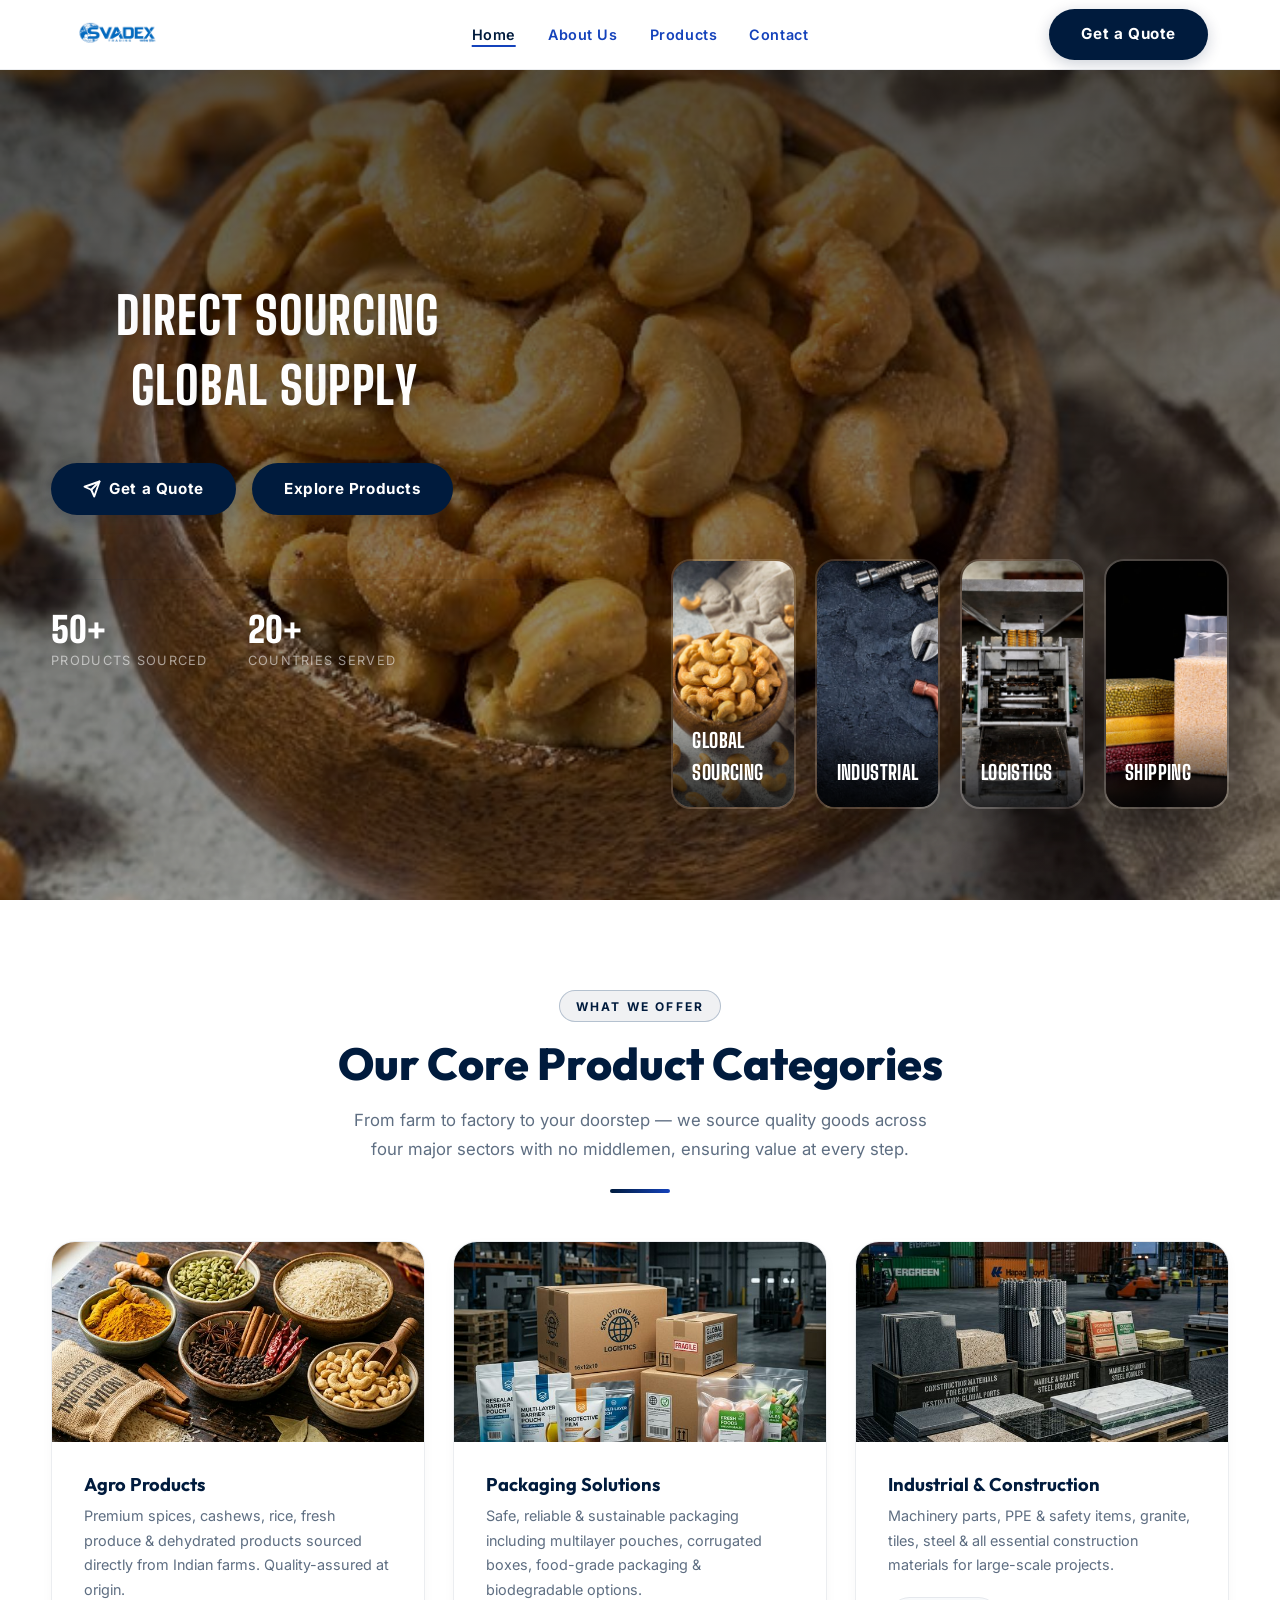
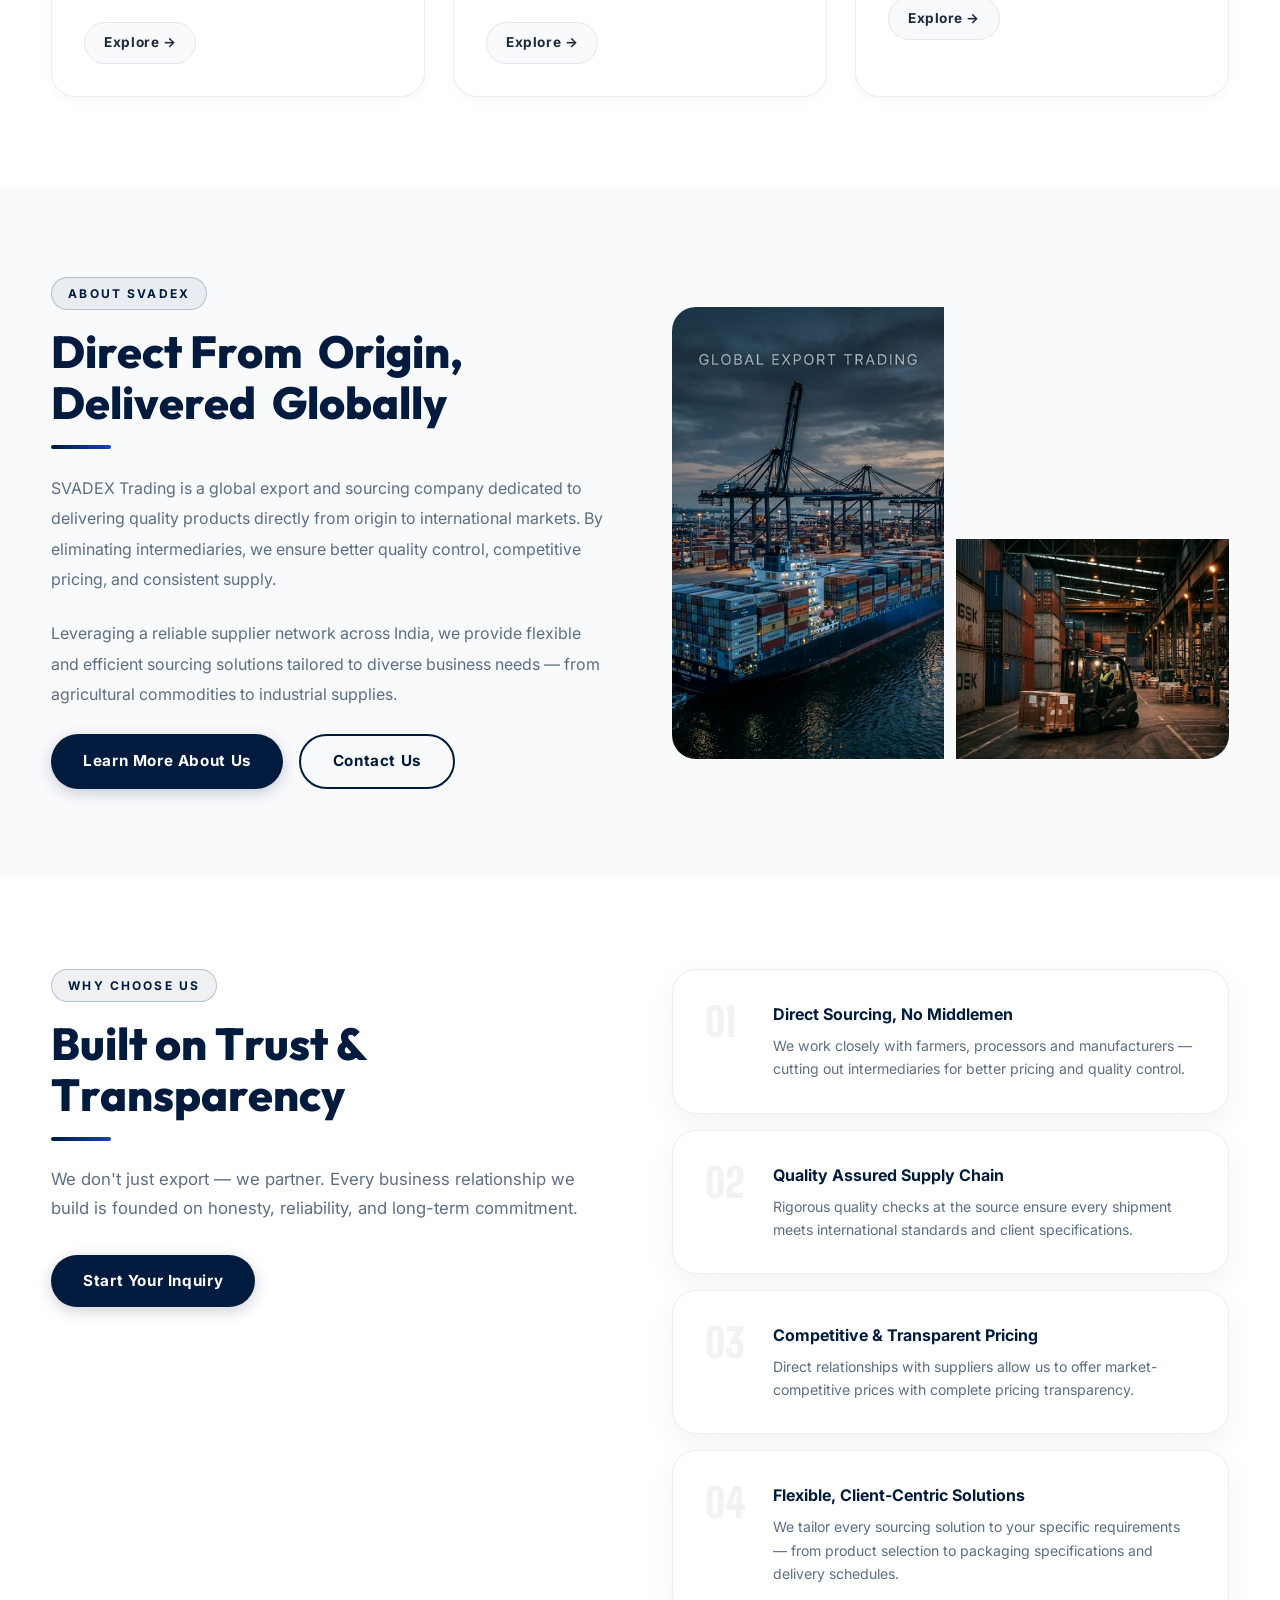
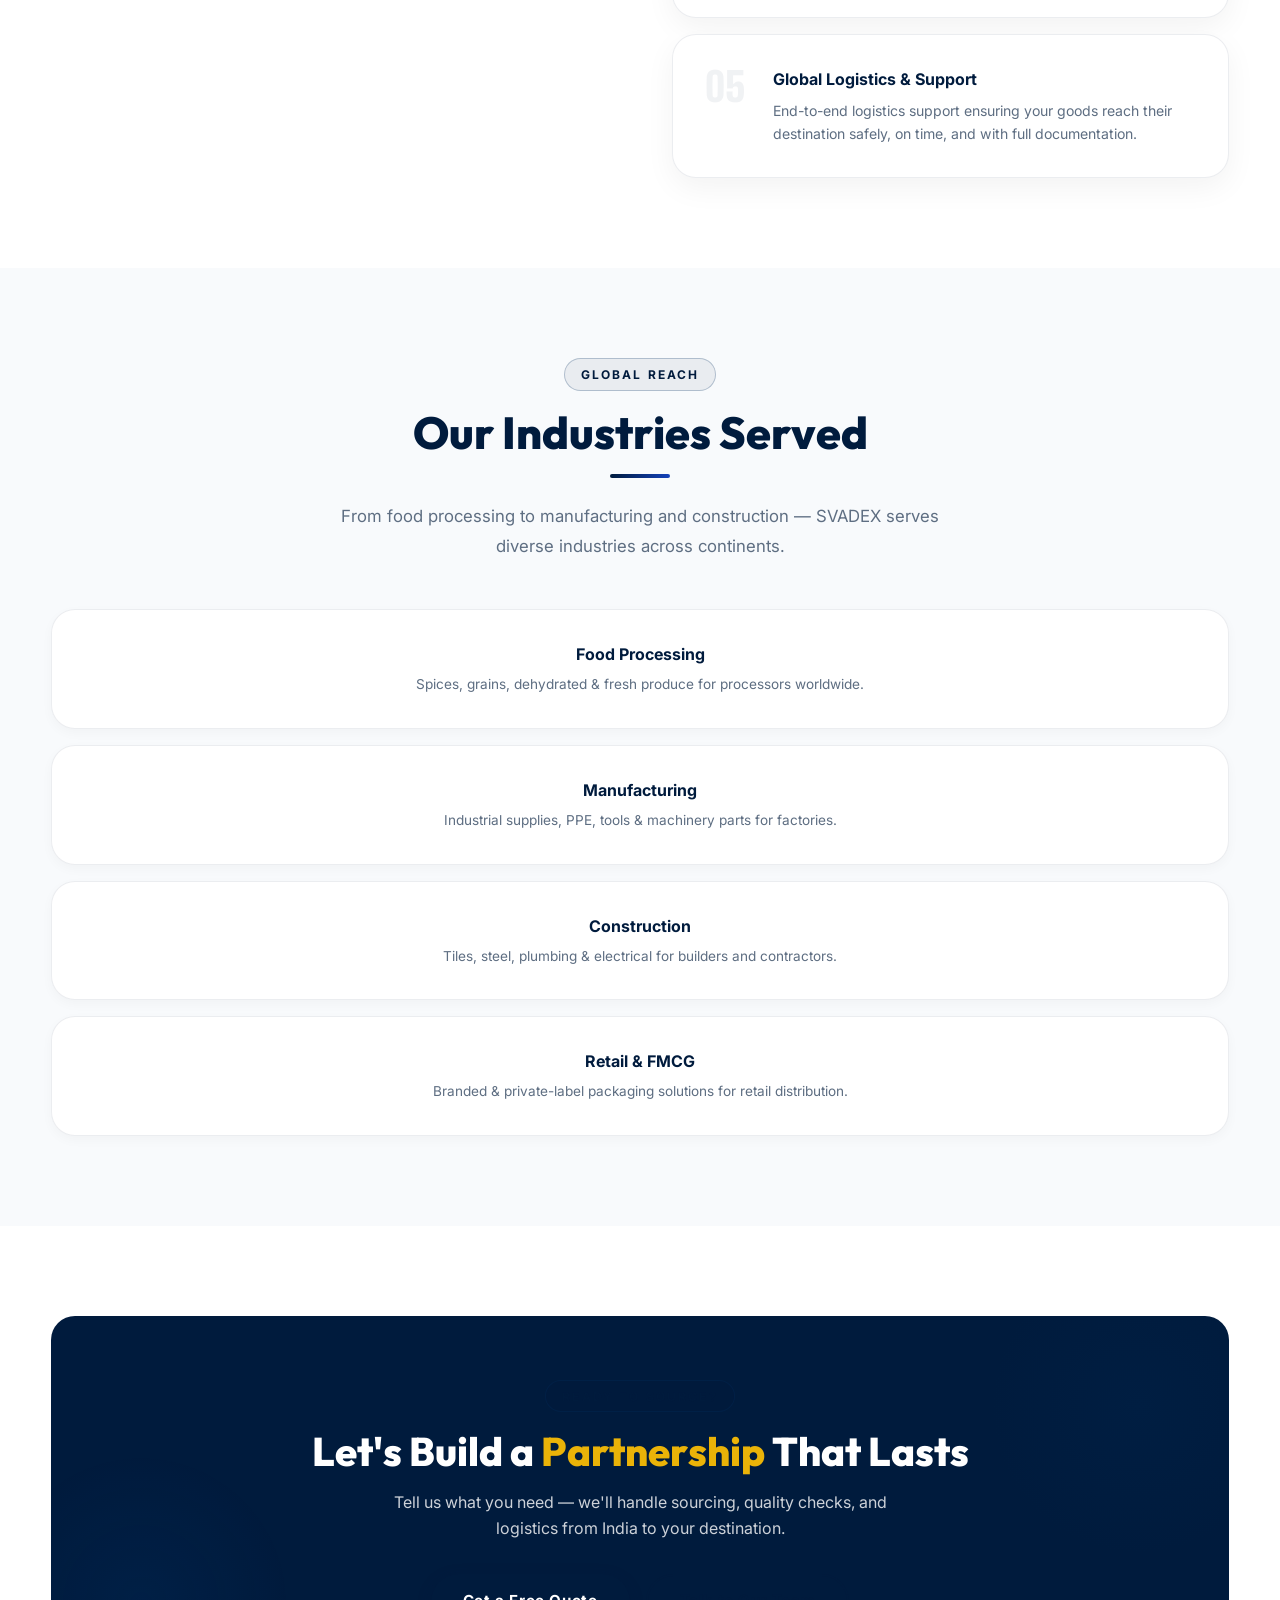
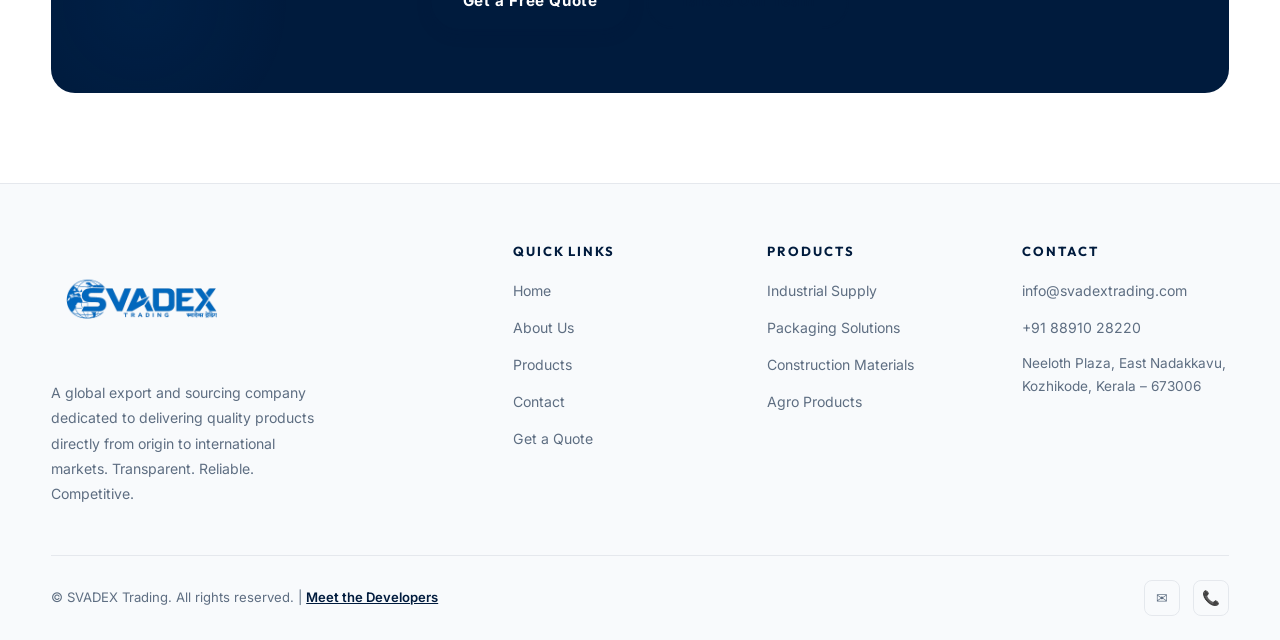
==== commit 0ae07ee5: "first commit13" ====
--- a/index.html
+++ b/index.html
@@ -359,7 +359,7 @@
         </div>
       </div>
       <div class="footer-bottom">
-        <span>&copy; 2025 SVADEX Trading. All rights reserved.</span>
+        <span>&copy; SVADEX Trading. All rights reserved. | <a href="https://www.instagram.com/intellex.web?igsh=MXc4Z2Uwd243OHpqdA%3D%3D&utm_source=qr" target="_blank" style="color:var(--clr-accent); font-weight:600; text-decoration: underline;">Meet the Developers</a></span>
         <div class="footer-social">
           <a href="mailto:info@svadextrading.com" class="social-link" aria-label="Email">✉</a>
           <a href="tel:+918891028220" class="social-link" aria-label="Phone">📞</a>
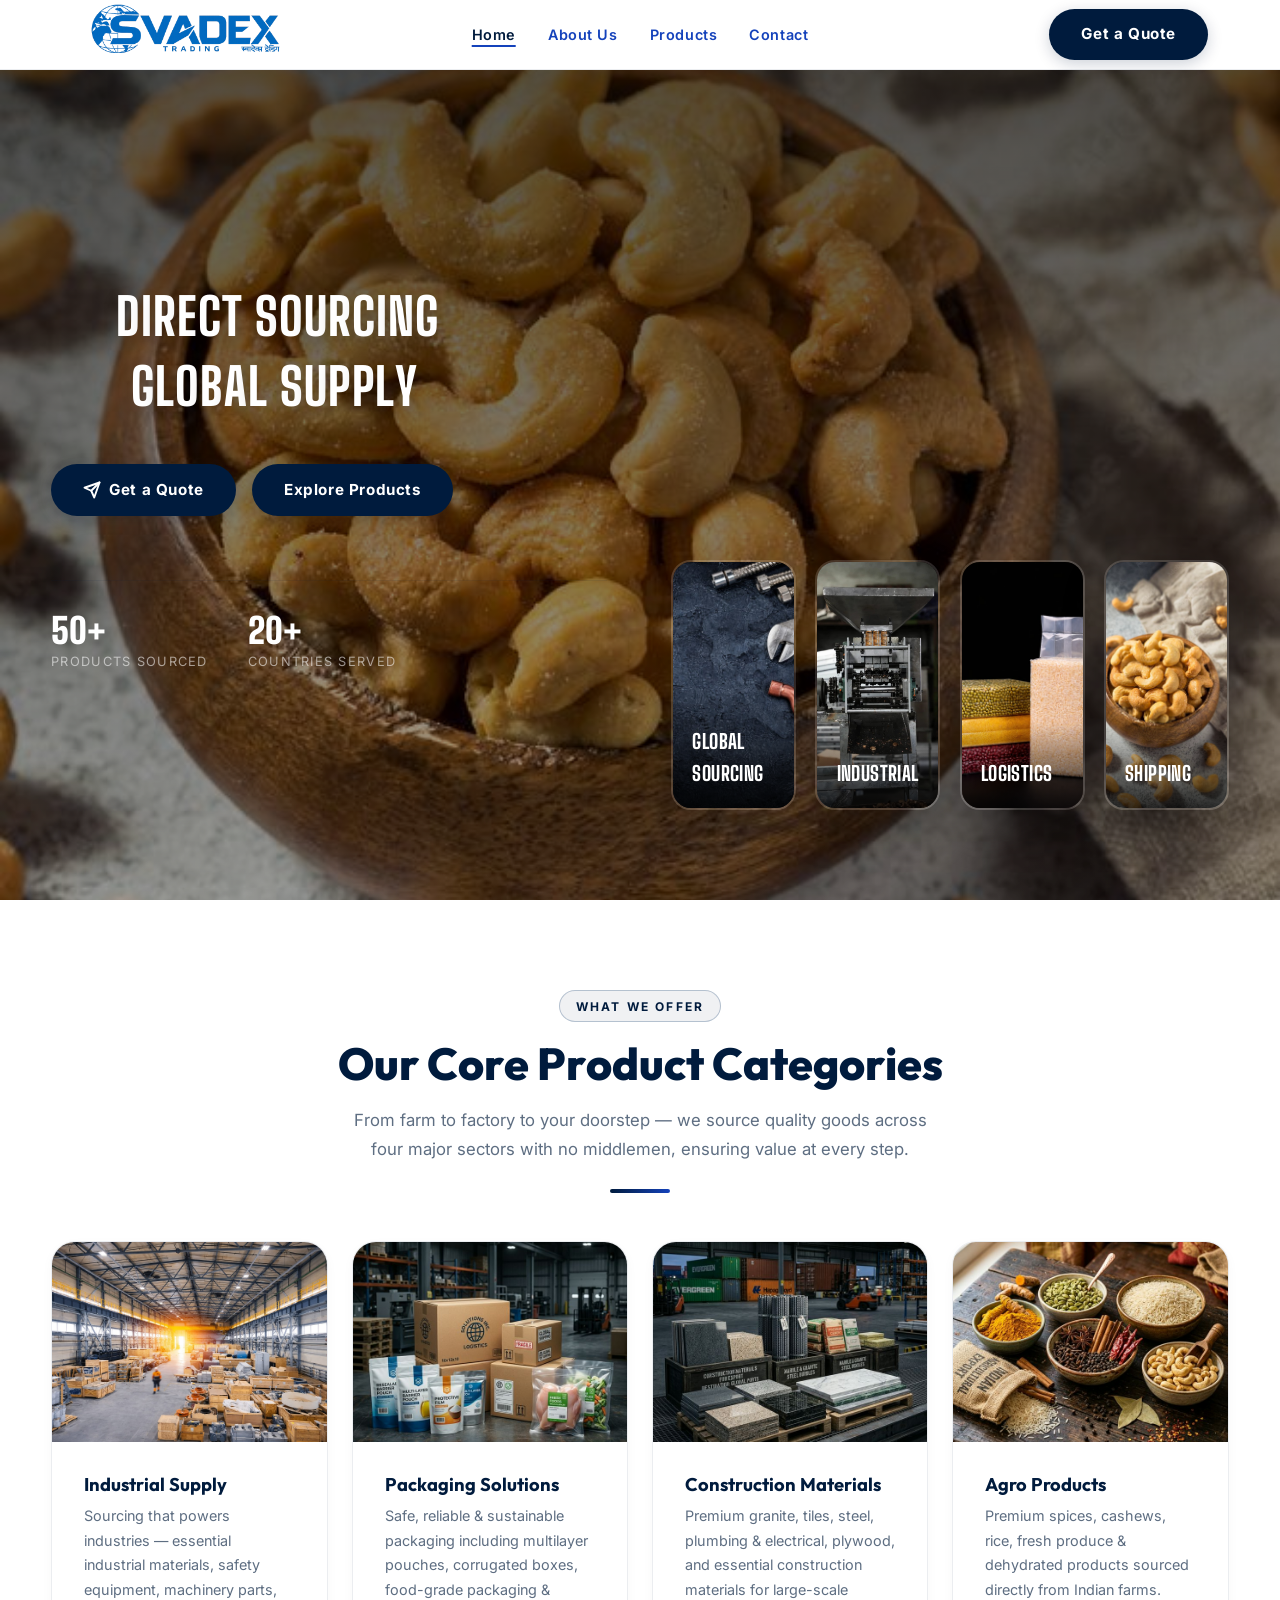
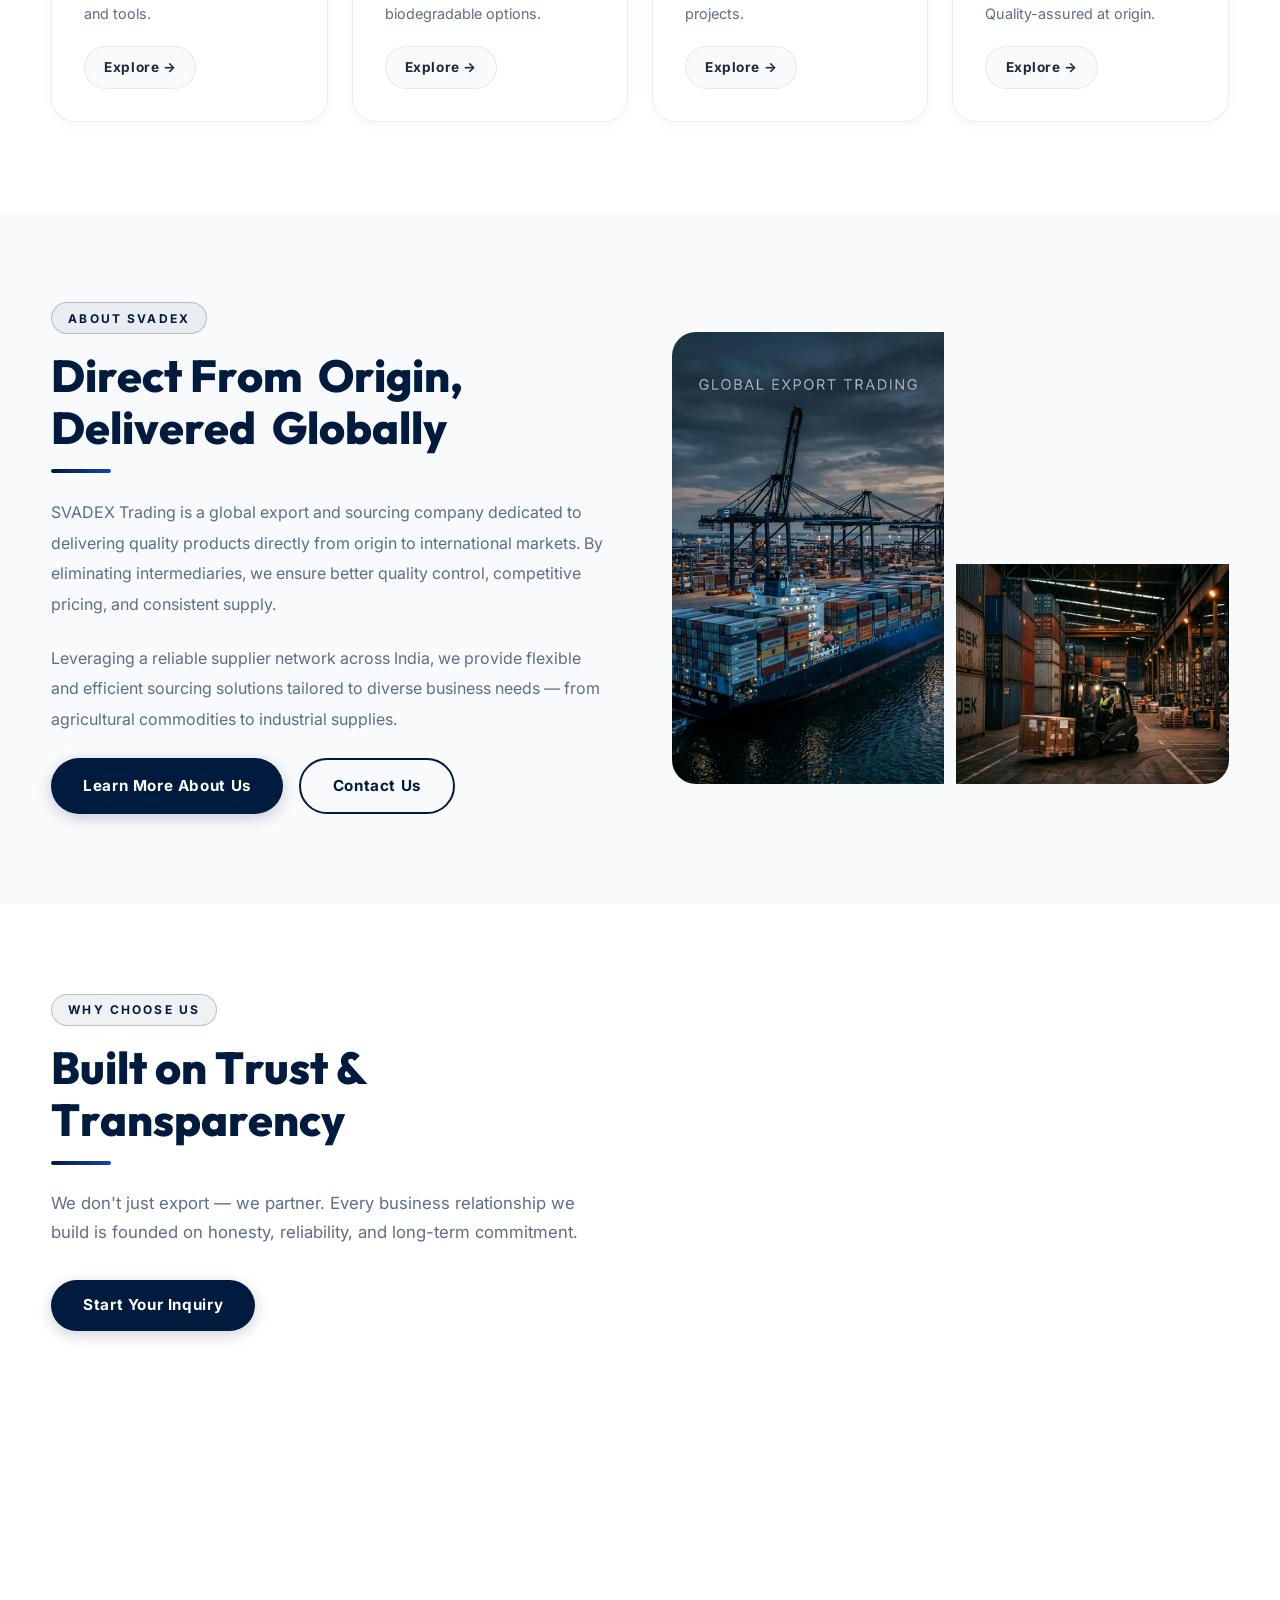
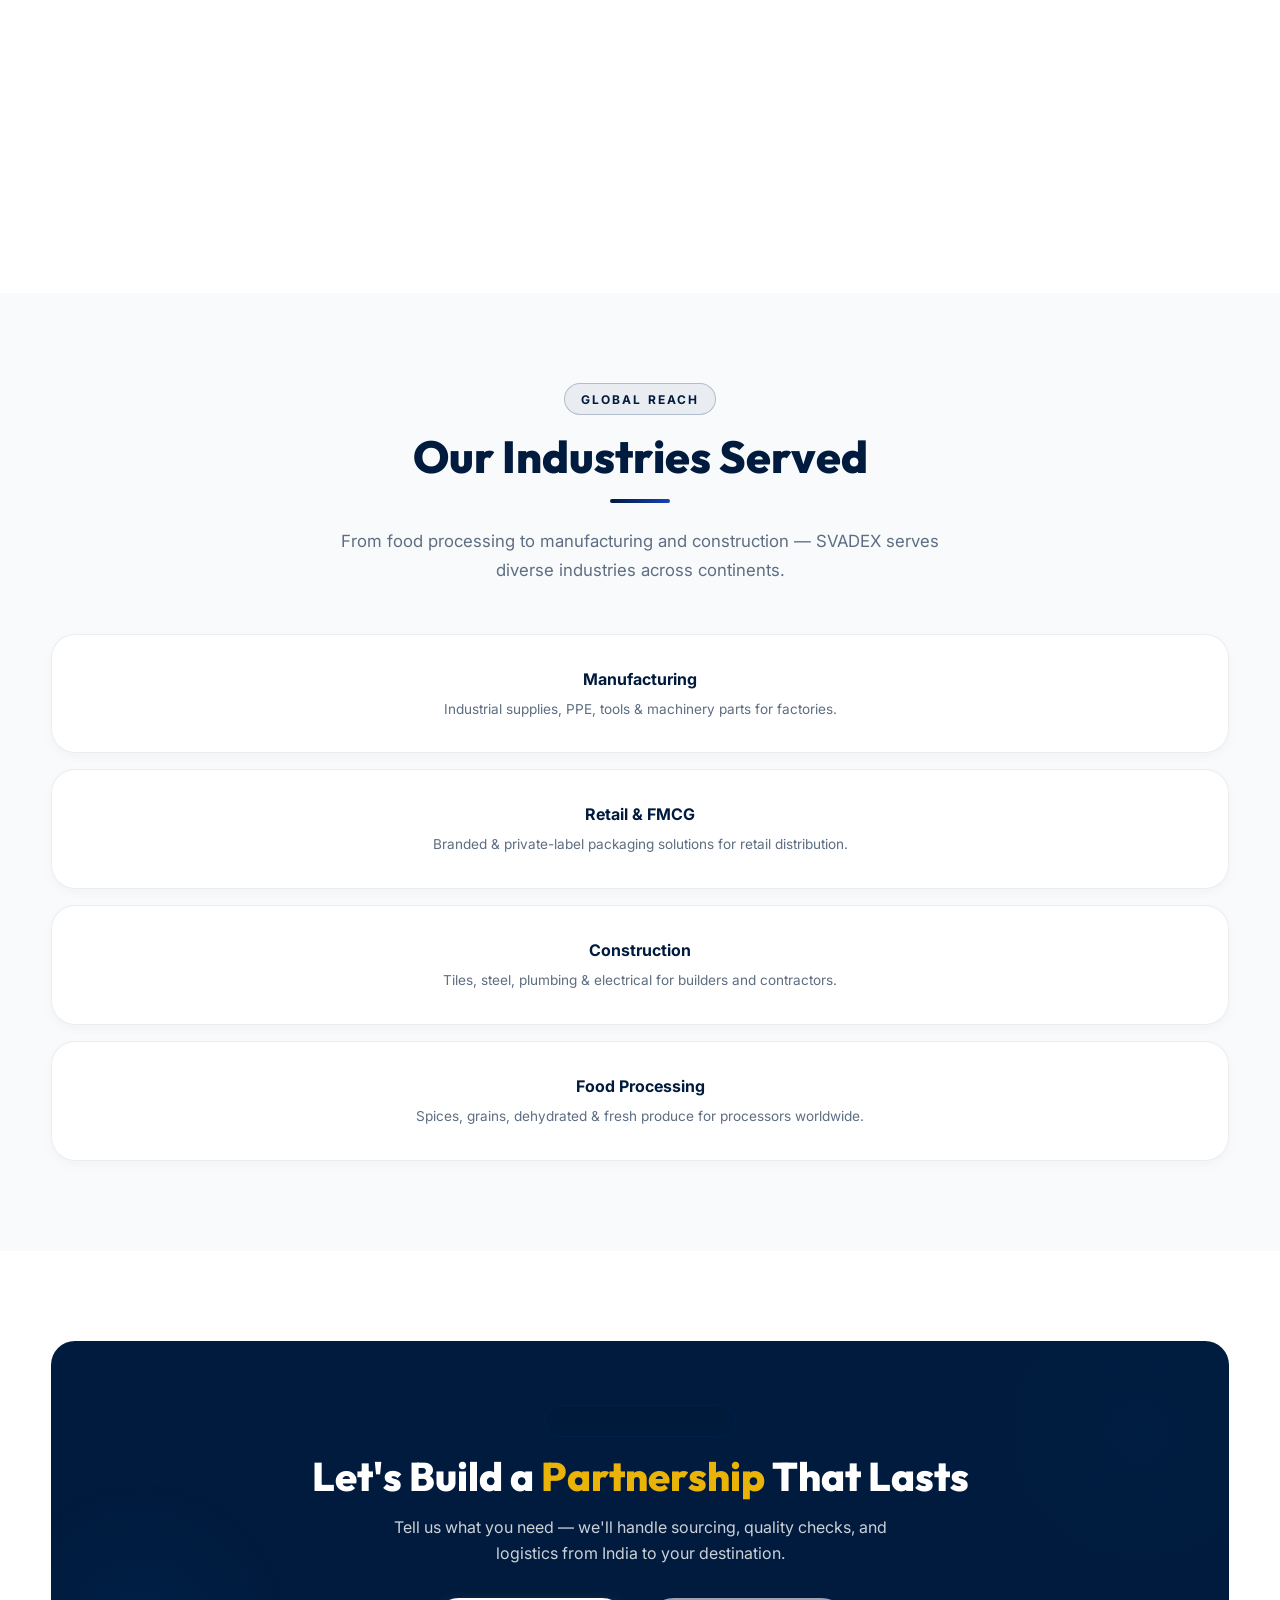
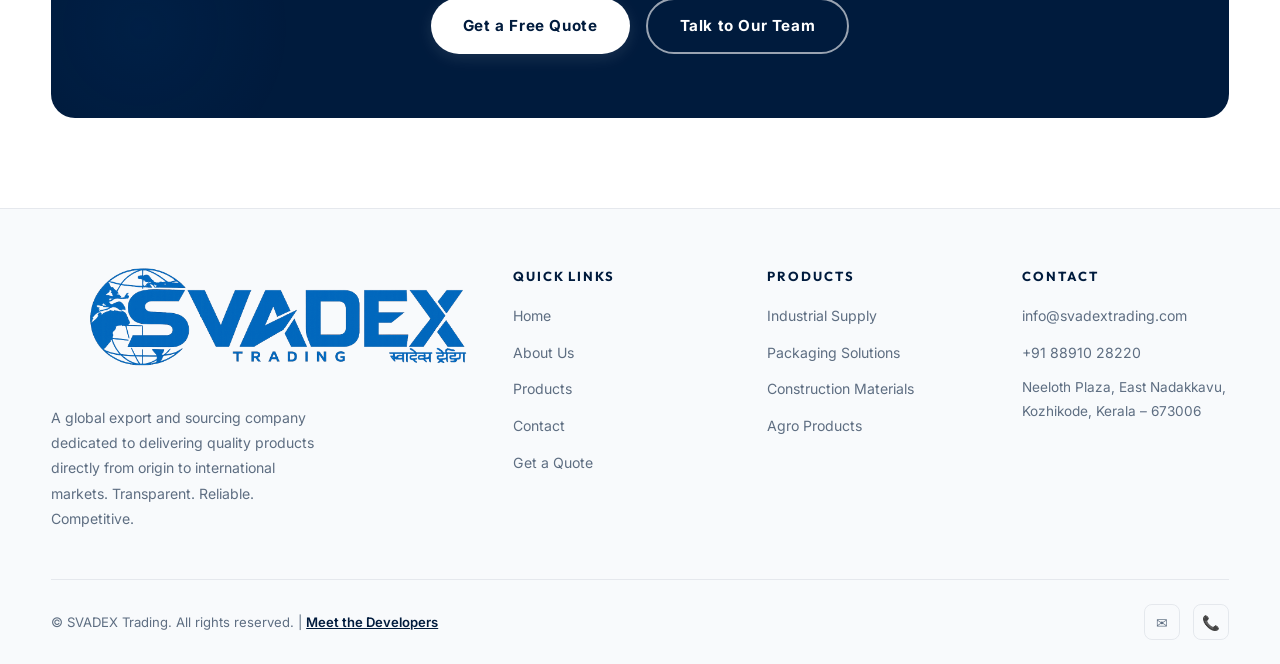
==== commit 6d863528: "first commit742" ====
--- a/index.html
+++ b/index.html
@@ -87,20 +87,20 @@
 
       <div class="hero-cards-wrap anim-fade-up anim-delay-2">
         <div class="hero-vertical-card">
-          <img src="cashew home.jpeg" alt="Global Sourcing" />
-          <div class="hero-vertical-card-label">Global Sourcing</div>
+          <img src="3 (2).jpeg" alt="Global Sourcing" />
+          <div class="hero-vertical-card-label">GLOBAL SOURCING</div>
         </div>
         <div class="hero-vertical-card">
-          <img src="3 (2).jpeg" alt="Industrial supply" />
-          <div class="hero-vertical-card-label">Industrial</div>
+          <img src="cashew machine.jpeg" alt="Industrial" />
+          <div class="hero-vertical-card-label">INDUSTRIAL</div>
         </div>
         <div class="hero-vertical-card">
-          <img src="4 (2).jpeg" alt="Logistics" />
-          <div class="hero-vertical-card-label">Logistics</div>
+          <img src="5 (3).jpeg" alt="Logistics" />
+          <div class="hero-vertical-card-label">LOGISTICS</div>
         </div>
         <div class="hero-vertical-card">
-          <img src="5 (3).jpeg" alt="Shipping" />
-          <div class="hero-vertical-card-label">Shipping</div>
+          <img src="cashew home.jpeg" alt="Shipping" />
+          <div class="hero-vertical-card-label">SHIPPING</div>
         </div>
 
       </div>
@@ -124,16 +124,15 @@
       </div>
       <div class="divider divider-center" style="margin-top:1.5rem;"></div>
 
-      <div class="grid-3" style="margin-top:3rem;">
+      <div class="grid-4" style="margin-top:3rem;">
 
         <!-- Card 1 -->
         <div class="card anim-fade-up anim-delay-1">
-          <img class="card-img" src="images/agro.png" alt="Agro Products" />
+          <img class="card-img" src="industry.jpeg" alt="Industrial Supply" />
           <div class="card-body">
-            <h3 class="card-title">Agro Products</h3>
-            <p class="card-desc">Premium spices, cashews, rice, fresh produce &amp; dehydrated products sourced directly
-              from Indian farms. Quality-assured at origin.</p>
-            <a href="products.html#agro" class="btn btn-ghost"
+            <h3 class="card-title">Industrial Supply</h3>
+            <p class="card-desc">Sourcing that powers industries — essential industrial materials, safety equipment, machinery parts, and tools.</p>
+            <a href="products.html#industrial" class="btn btn-ghost"
               style="margin-top:1.2rem;font-size:0.85rem;padding:0.6rem 1.2rem;">Explore →</a>
           </div>
         </div>
@@ -154,10 +153,22 @@
         <div class="card anim-fade-up anim-delay-3">
           <img class="card-img" src="images/construction.png" alt="Construction Materials" />
           <div class="card-body">
-            <h3 class="card-title">Industrial &amp; Construction</h3>
-            <p class="card-desc">Machinery parts, PPE &amp; safety items, granite, tiles, steel &amp; all essential
+            <h3 class="card-title">Construction Materials</h3>
+            <p class="card-desc">Premium granite, tiles, steel, plumbing &amp; electrical, plywood, and essential
               construction materials for large-scale projects.</p>
-            <a href="products.html#industrial" class="btn btn-ghost"
+            <a href="products.html#construction" class="btn btn-ghost"
+              style="margin-top:1.2rem;font-size:0.85rem;padding:0.6rem 1.2rem;">Explore →</a>
+          </div>
+        </div>
+
+        <!-- Card 4 -->
+        <div class="card anim-fade-up anim-delay-4">
+          <img class="card-img" src="images/agro.png" alt="Agro Products" />
+          <div class="card-body">
+            <h3 class="card-title">Agro Products</h3>
+            <p class="card-desc">Premium spices, cashews, rice, fresh produce &amp; dehydrated products sourced directly
+              from Indian farms. Quality-assured at origin.</p>
+            <a href="products.html#agro" class="btn btn-ghost"
               style="margin-top:1.2rem;font-size:0.85rem;padding:0.6rem 1.2rem;">Explore →</a>
           </div>
         </div>
@@ -278,14 +289,14 @@
       </div>
       <div class="grid-4 anim-fade-up why-items-container">
         <div class="service-card">
-          <div style="font-weight:700;color:var(--clr-heading);margin-bottom:0.4rem;">Food Processing</div>
-          <div style="font-size:0.85rem;color:var(--clr-text-muted);">Spices, grains, dehydrated &amp; fresh produce for
-            processors worldwide.</div>
-        </div>
-        <div class="service-card">
           <div style="font-weight:700;color:var(--clr-heading);margin-bottom:0.4rem;">Manufacturing</div>
           <div style="font-size:0.85rem;color:var(--clr-text-muted);">Industrial supplies, PPE, tools &amp; machinery
             parts for factories.</div>
+        </div>
+        <div class="service-card">
+          <div style="font-weight:700;color:var(--clr-heading);margin-bottom:0.4rem;">Retail &amp; FMCG</div>
+          <div style="font-size:0.85rem;color:var(--clr-text-muted);">Branded &amp; private-label packaging solutions
+            for retail distribution.</div>
         </div>
         <div class="service-card">
           <div style="font-weight:700;color:var(--clr-heading);margin-bottom:0.4rem;">Construction</div>
@@ -293,9 +304,9 @@
             builders and contractors.</div>
         </div>
         <div class="service-card">
-          <div style="font-weight:700;color:var(--clr-heading);margin-bottom:0.4rem;">Retail &amp; FMCG</div>
-          <div style="font-size:0.85rem;color:var(--clr-text-muted);">Branded &amp; private-label packaging solutions
-            for retail distribution.</div>
+          <div style="font-weight:700;color:var(--clr-heading);margin-bottom:0.4rem;">Food Processing</div>
+          <div style="font-size:0.85rem;color:var(--clr-text-muted);">Spices, grains, dehydrated &amp; fresh produce for
+            processors worldwide.</div>
         </div>
       </div>
     </div>
--- a/style.css
+++ b/style.css
@@ -24,7 +24,7 @@
   --radius:        9999px; /* Pill/Full rounding */
   --radius-lg:     24px;   /* Sophisticated card rounding */
   --transition:    0.35s cubic-bezier(0.4,0,0.2,1);
-  --nav-h:         68px;
+  --nav-h:         70px;
   --font-body:     'Inter', sans-serif;
   --font-display:  'Big Shoulders Display', sans-serif;
   --font-heading:  'Outfit', sans-serif;
@@ -165,8 +165,8 @@
 }
 .nav-inner { display: flex; align-items: center; justify-content: space-between; height: 100%; width: 100%; padding: 0 2rem; }
 .nav-logo { display: flex; align-items: center; gap: 10px; }
-.nav-logo-img { height: 60px; width: auto; object-fit: contain; transition: var(--transition); mix-blend-mode: multiply; }
-#navbar.scrolled .nav-logo-img { height: 50px; }
+.nav-logo-img { height: 60px; width: auto; object-fit: contain; transition: var(--transition); mix-blend-mode: multiply; transform: scale(2.5); transform-origin: left center; margin-right: 100px; }
+#navbar.scrolled .nav-logo-img { transform: scale(2.2); }
 .product-cat-header { display: flex; align-items: center; gap: 1.5rem; }
 @media (max-width: 768px) {
   .product-cat-header { flex-direction: column; text-align: center; }
@@ -395,7 +395,7 @@
     margin: 0;
   }
   .nav-inner { padding: 0 1.5rem; }
-  .nav-logo-img { height: 50px; }
+  .nav-logo-img { height: 50px; transform: scale(2.2); transform-origin: left center; margin-right: 60px; }
   .nav-links.open {
     top: 85px;
     width: 90%;
@@ -542,6 +542,10 @@
 .cta-banner h2 { font-size: clamp(1.6rem, 3.5vw, 2.5rem); margin-bottom: 1rem; color: #fff; }
 .cta-banner .text-accent { color: var(--clr-accent-3); }
 .cta-banner p { color: rgba(255,255,255,0.8); max-width: 500px; margin: 0 auto 2rem; }
+.cta-banner .btn-primary { background: #ffffff; color: var(--clr-accent); box-shadow: 0 4px 15px rgba(255,255,255,0.1); }
+.cta-banner .btn-primary:hover { background: rgba(255,255,255,0.9); box-shadow: 0 8px 24px rgba(255,255,255,0.2); }
+.cta-banner .btn-outline { border-color: rgba(255,255,255,0.6); color: #ffffff; }
+.cta-banner .btn-outline:hover { background: #ffffff; color: var(--clr-accent); }
 
 /* ─── Products Page ─── */
 .product-cat-tabs { display: flex; gap: 1rem; flex-wrap: wrap; margin-bottom: 3rem; }
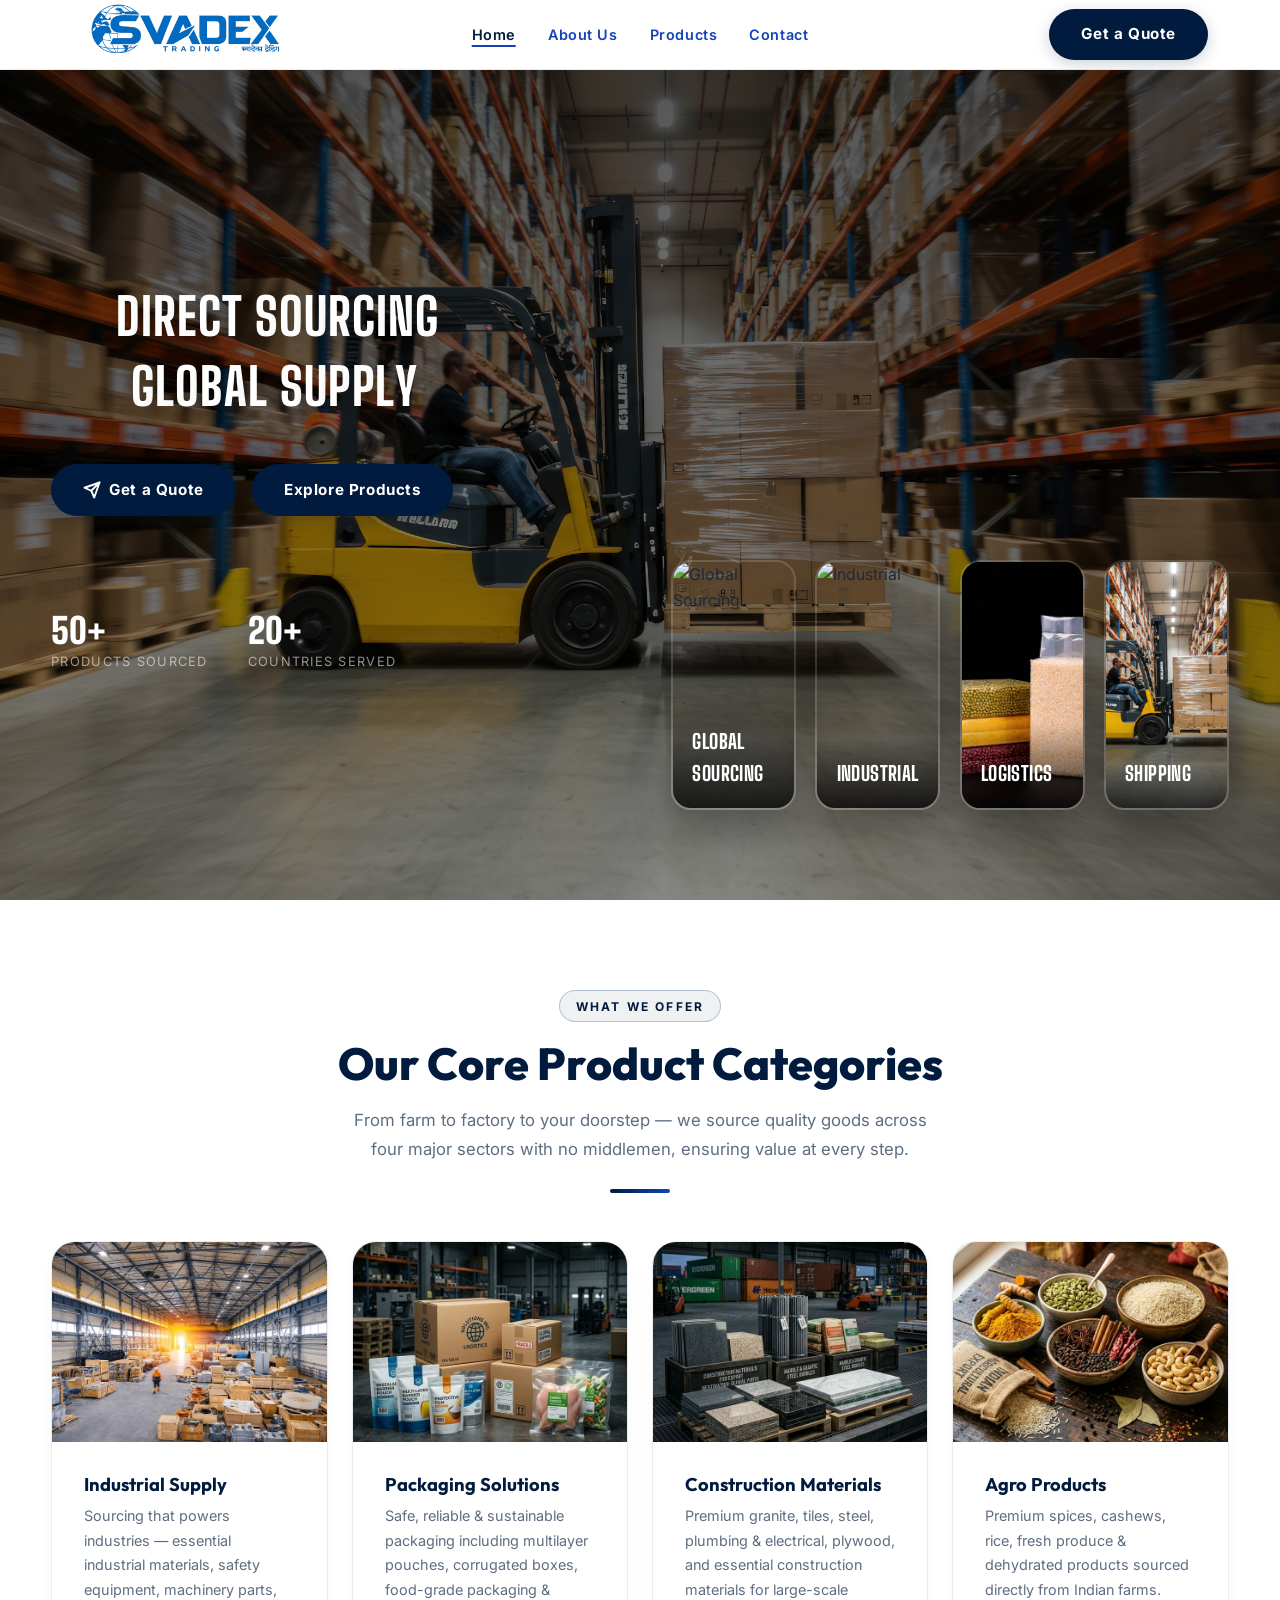
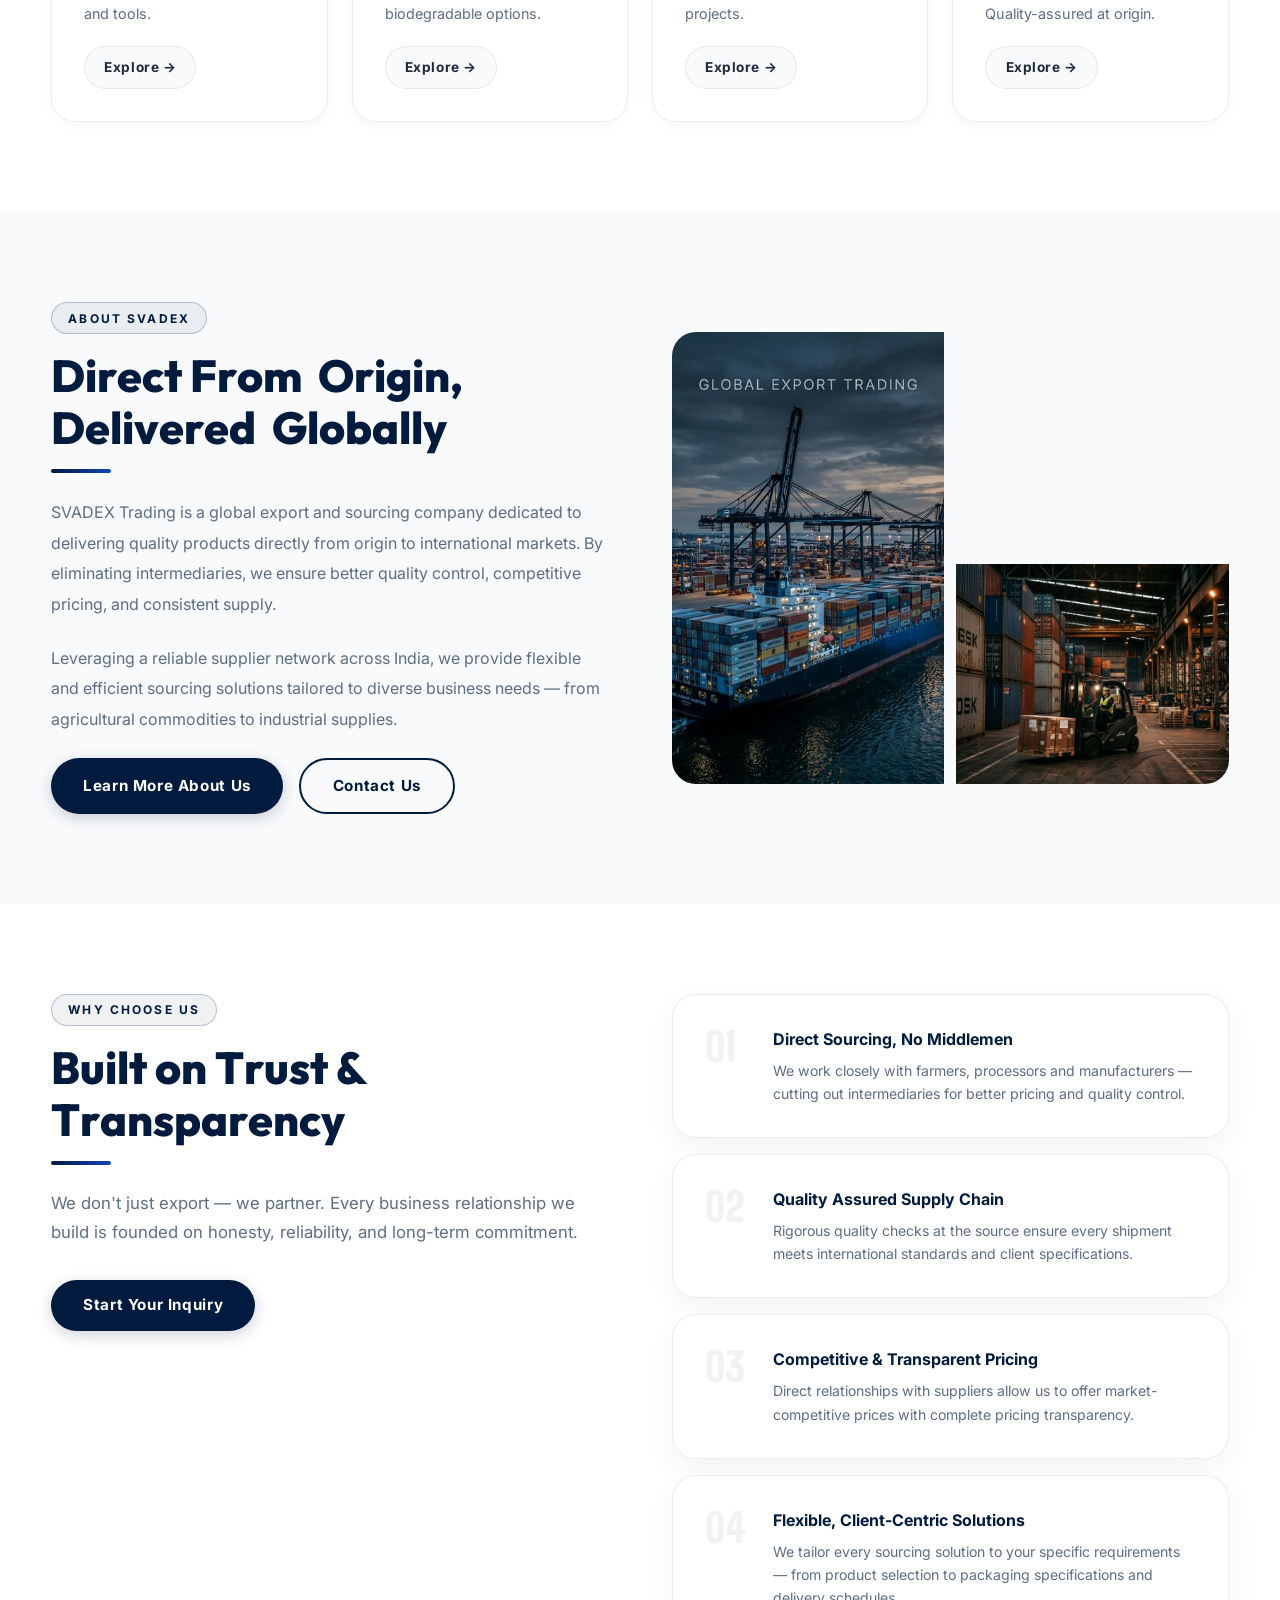
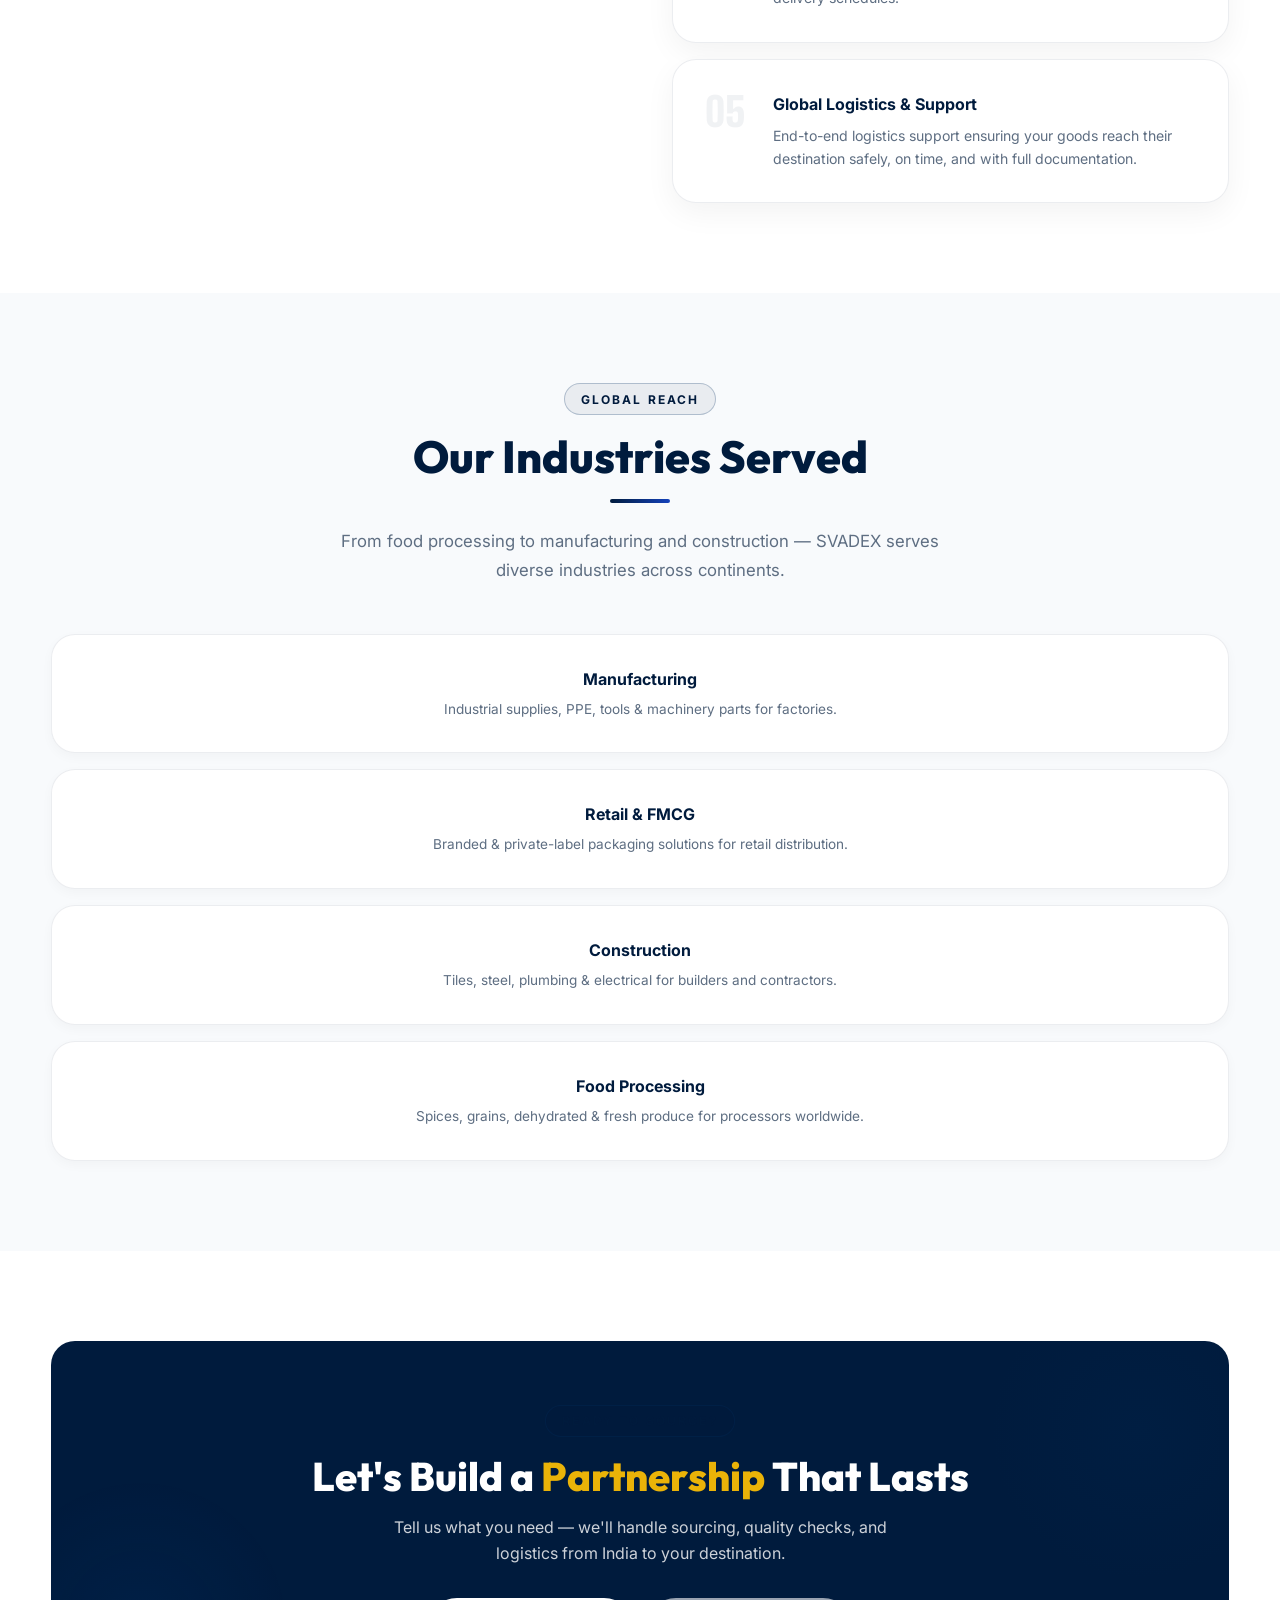
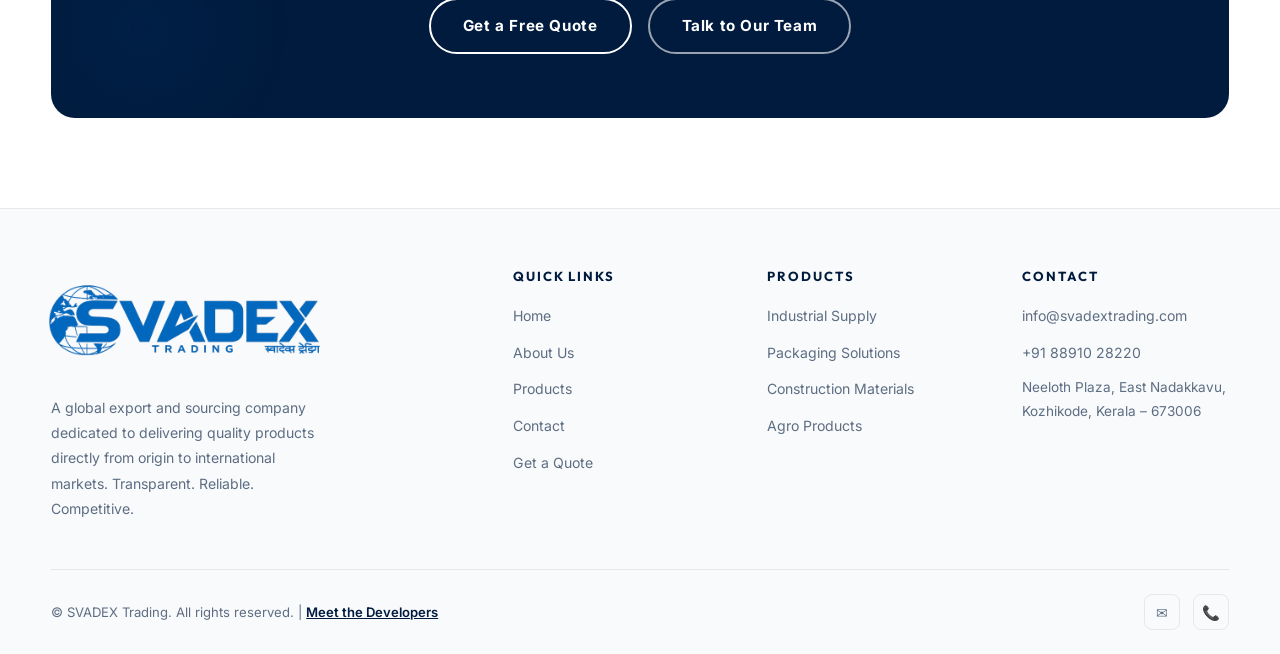
==== commit 8f096d4a: "first commit758" ====
--- a/index.html
+++ b/index.html
@@ -47,9 +47,9 @@
   <!-- ══════════ HERO ══════════ -->
   <section class="hero" style="min-height: 100vh;">
     <div class="hero-slider" id="heroSlider">
-      <div class="hero-slide active" style="background-image:url('cashew home.jpeg');"></div>
-      <div class="hero-slide" style="background-image:url('3 (2).jpeg');"></div>
-      <div class="hero-slide" style="background-image:url('4 (2).jpeg');"></div>
+      <div class="hero-slide active" style="background-image:url('vecteezy_forklift-truck-moving-pallet-in-warehouse_70869696.jpg.jpeg');"></div>
+      <div class="hero-slide" style="background-image:url('metal-wine-storage-tanks-winery.jpg.jpeg');"></div>
+      <div class="hero-slide" style="background-image:url('vecteezy_closeup-view-of-industrial-mechanical-parts-and-components_72714114.jpeg');"></div>
       <div class="hero-slide" style="background-image:url('5 (3).jpeg');"></div>
       <div class="hero-slide" style="background-image:url('cRTIN.jpeg');"></div>
     </div>
@@ -87,11 +87,11 @@
 
       <div class="hero-cards-wrap anim-fade-up anim-delay-2">
         <div class="hero-vertical-card">
-          <img src="3 (2).jpeg" alt="Global Sourcing" />
+          <img src="metal-wine-storage-tanks-winery.jpg.jpeg" alt="Global Sourcing" />
           <div class="hero-vertical-card-label">GLOBAL SOURCING</div>
         </div>
         <div class="hero-vertical-card">
-          <img src="cashew machine.jpeg" alt="Industrial" />
+          <img src="vecteezy_closeup-view-of-industrial-mechanical-parts-and-components_72714114.jpeg" alt="Industrial" />
           <div class="hero-vertical-card-label">INDUSTRIAL</div>
         </div>
         <div class="hero-vertical-card">
@@ -99,7 +99,7 @@
           <div class="hero-vertical-card-label">LOGISTICS</div>
         </div>
         <div class="hero-vertical-card">
-          <img src="cashew home.jpeg" alt="Shipping" />
+          <img src="vecteezy_forklift-truck-moving-pallet-in-warehouse_70869696.jpg.jpeg" alt="Shipping" />
           <div class="hero-vertical-card-label">SHIPPING</div>
         </div>
 
@@ -187,7 +187,7 @@
           
           <!-- Mobile Video (Hidden on Desktop) -->
           <div class="m-video-wrap">
-            <video src="video.mp4" autoplay loop muted playsinline class="mosaic-video"></video>
+            <video src="new video.mp4" autoplay loop muted playsinline class="mosaic-video"></video>
           </div>
 
           <p class="about-brief-note">SVADEX Trading is a global export
@@ -210,7 +210,7 @@
             <img src="images/hero.png" alt="Cargo ship export" />
           </div>
           <div class="img-wrap">
-            <video src="video.mp4" autoplay loop muted playsinline class="mosaic-video"></video>
+            <video src="new video.mp4" autoplay loop muted playsinline class="mosaic-video"></video>
           </div>
           <div class="img-wrap">
             <img src="images/warehouse.png" alt="Export warehouse" />
--- a/style.css
+++ b/style.css
@@ -542,8 +542,8 @@
 .cta-banner h2 { font-size: clamp(1.6rem, 3.5vw, 2.5rem); margin-bottom: 1rem; color: #fff; }
 .cta-banner .text-accent { color: var(--clr-accent-3); }
 .cta-banner p { color: rgba(255,255,255,0.8); max-width: 500px; margin: 0 auto 2rem; }
-.cta-banner .btn-primary { background: #ffffff; color: var(--clr-accent); box-shadow: 0 4px 15px rgba(255,255,255,0.1); }
-.cta-banner .btn-primary:hover { background: rgba(255,255,255,0.9); box-shadow: 0 8px 24px rgba(255,255,255,0.2); }
+.cta-banner .btn-primary { background: transparent; border: 2px solid #ffffff; color: #ffffff; box-shadow: none; }
+.cta-banner .btn-primary:hover, .cta-banner .btn-primary:active { background: #ffffff; color: var(--clr-accent); box-shadow: 0 8px 24px rgba(255,255,255,0.2); }
 .cta-banner .btn-outline { border-color: rgba(255,255,255,0.6); color: #ffffff; }
 .cta-banner .btn-outline:hover { background: #ffffff; color: var(--clr-accent); }
 
@@ -714,6 +714,8 @@
   color: var(--clr-text-muted);
 }
 .footer-grid { display: grid; grid-template-columns: 2fr 1fr 1fr 1fr; gap: 3rem; padding-bottom: 3rem; }
+.footer-brand .nav-logo { margin-left: -30px; margin-bottom: -10px; }
+.footer-brand .nav-logo-img { transform: scale(1.8) !important; margin-right: 0 !important; }
 .footer-brand p { font-size: 0.88rem; line-height: 1.8; margin-top: 1rem; max-width: 280px; }
 .footer-col h4 { font-size: 0.82rem; font-weight: 700; letter-spacing: 0.15em; text-transform: uppercase; color: var(--clr-heading); margin-bottom: 1.2rem; }
 .footer-links { display: flex; flex-direction: column; gap: 0.7rem; }
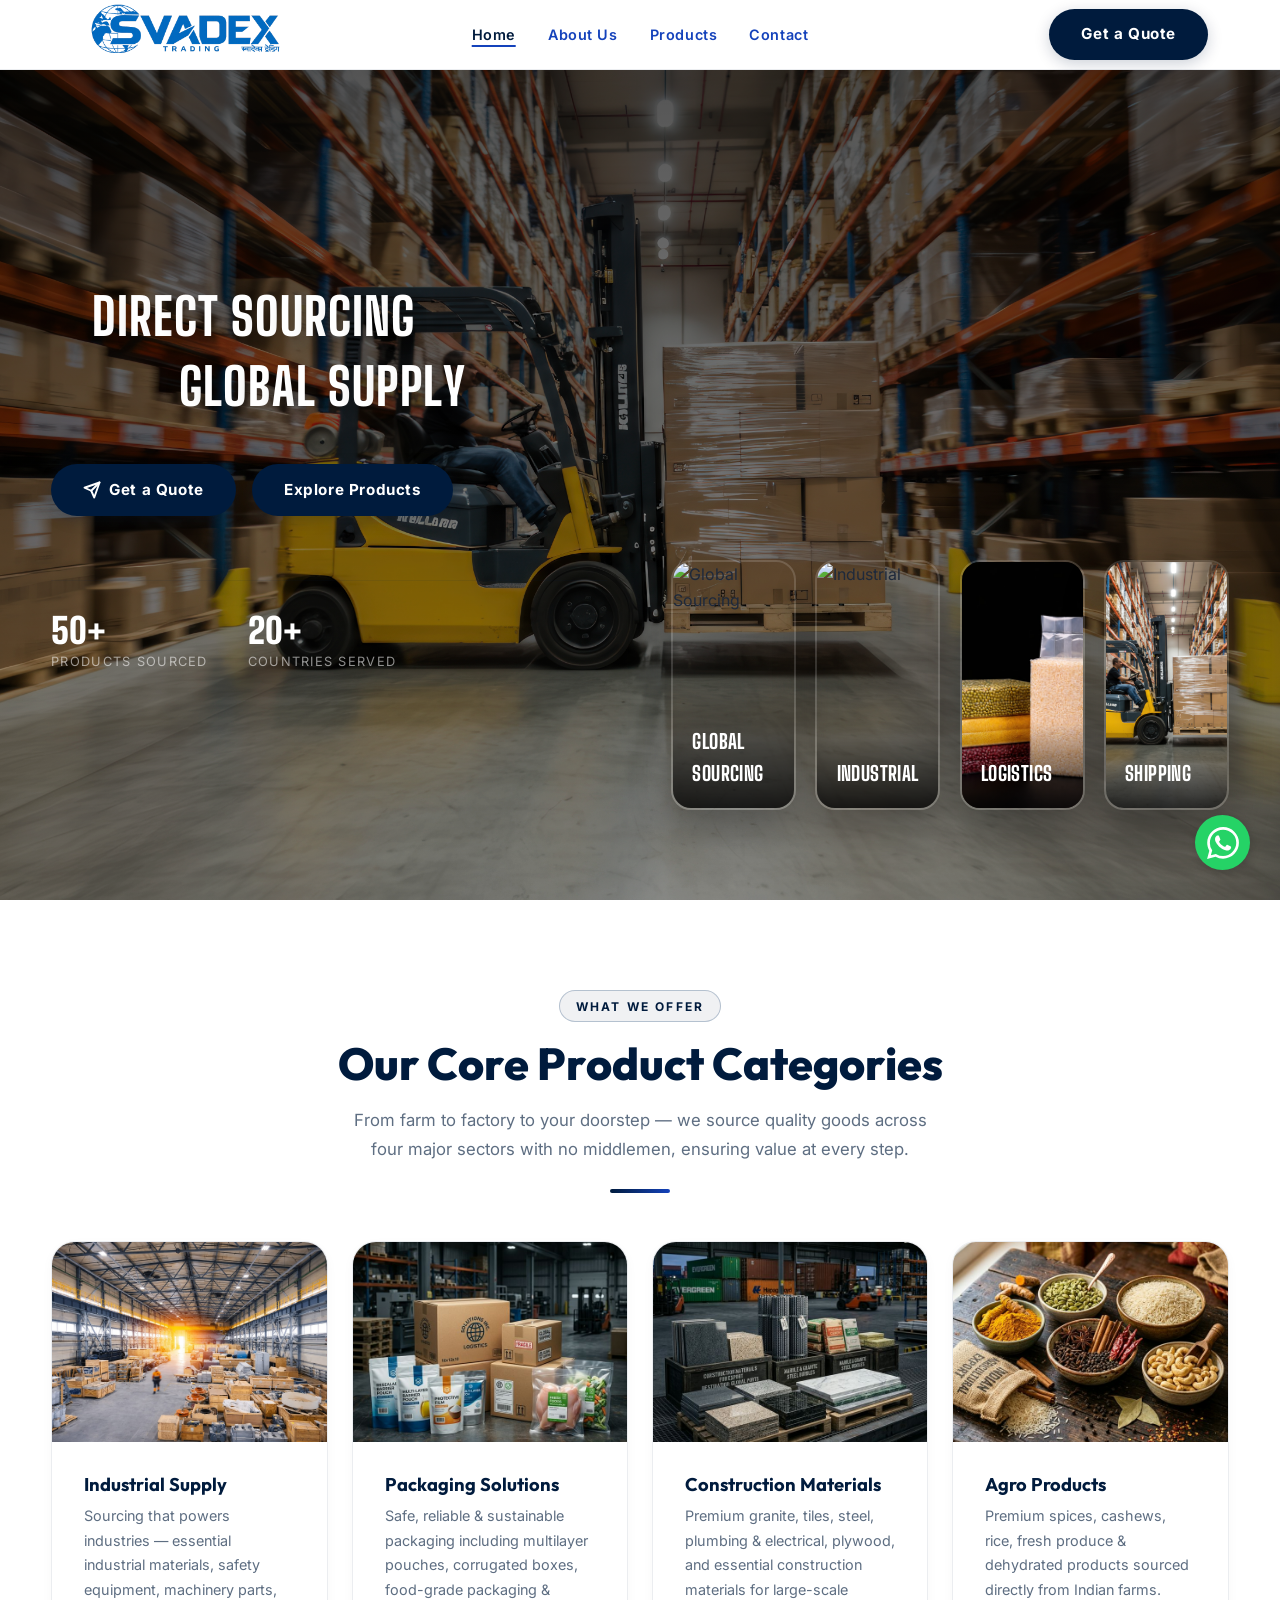
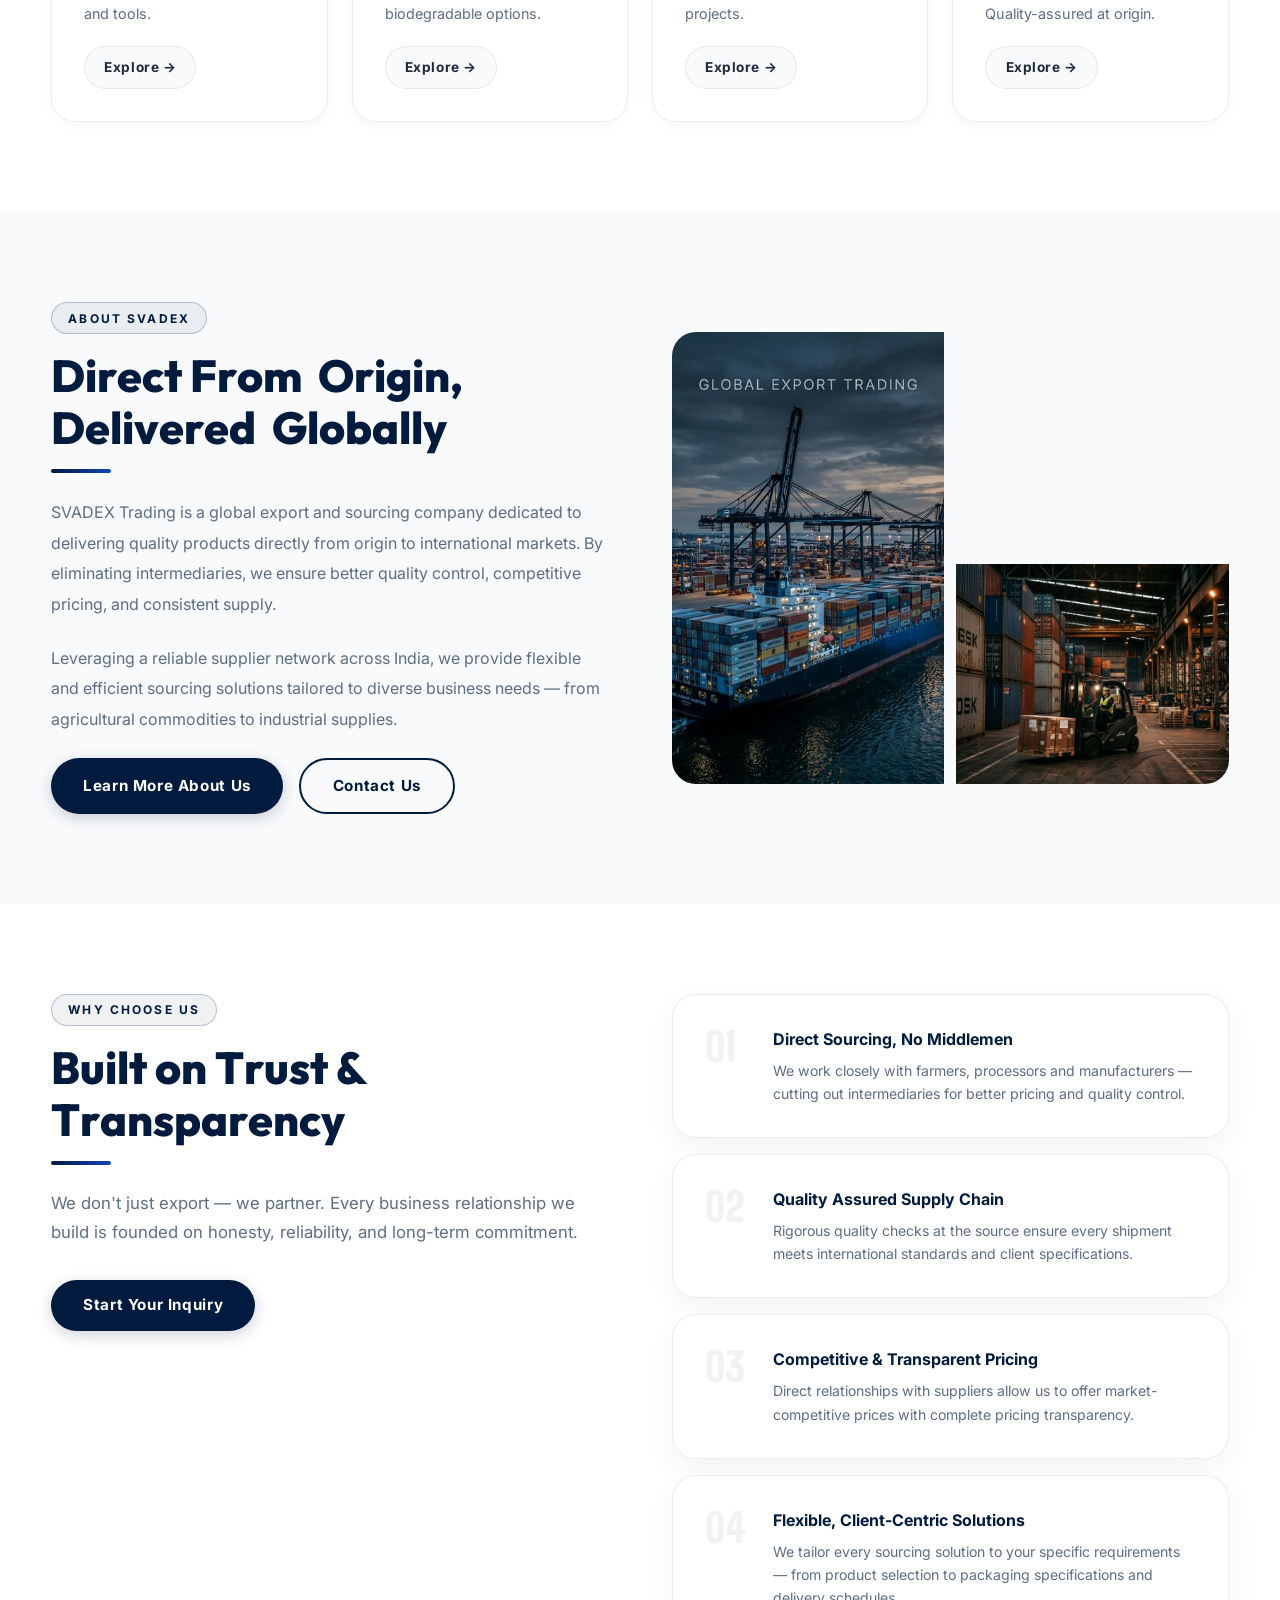
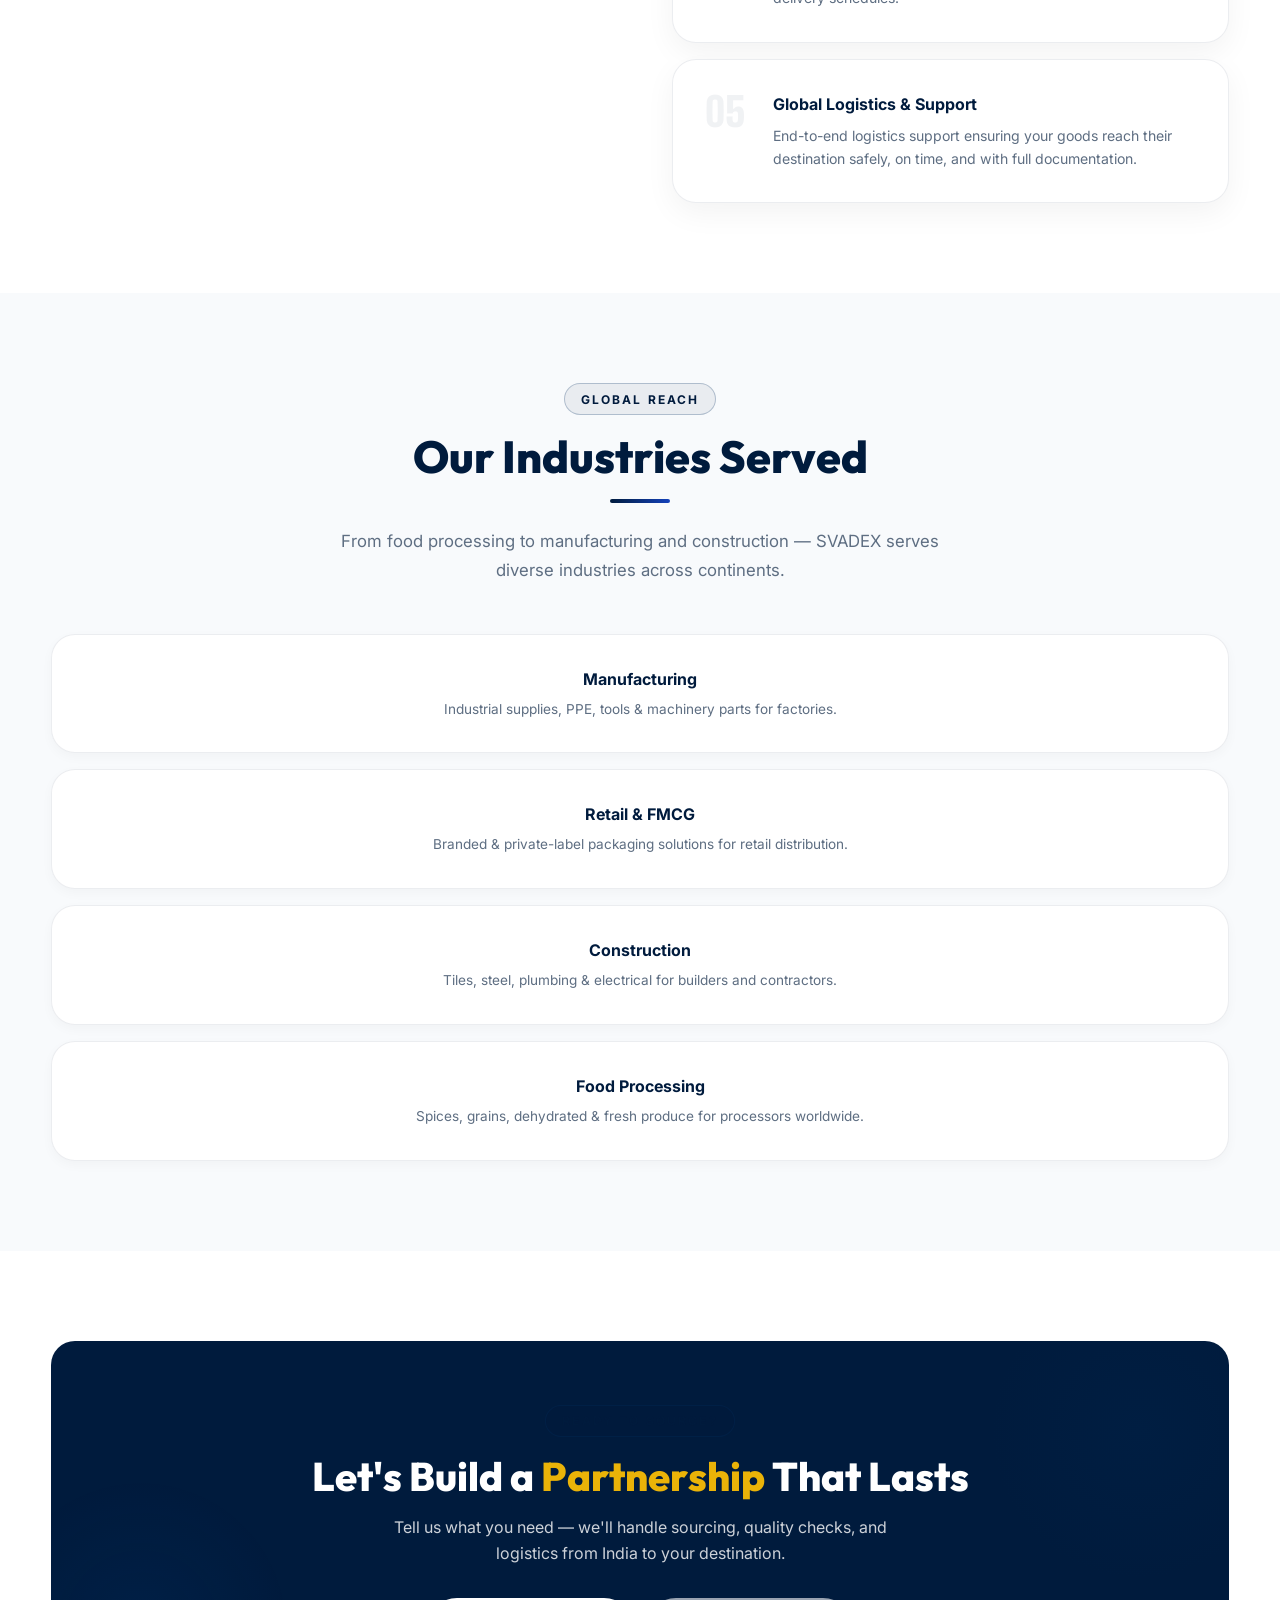
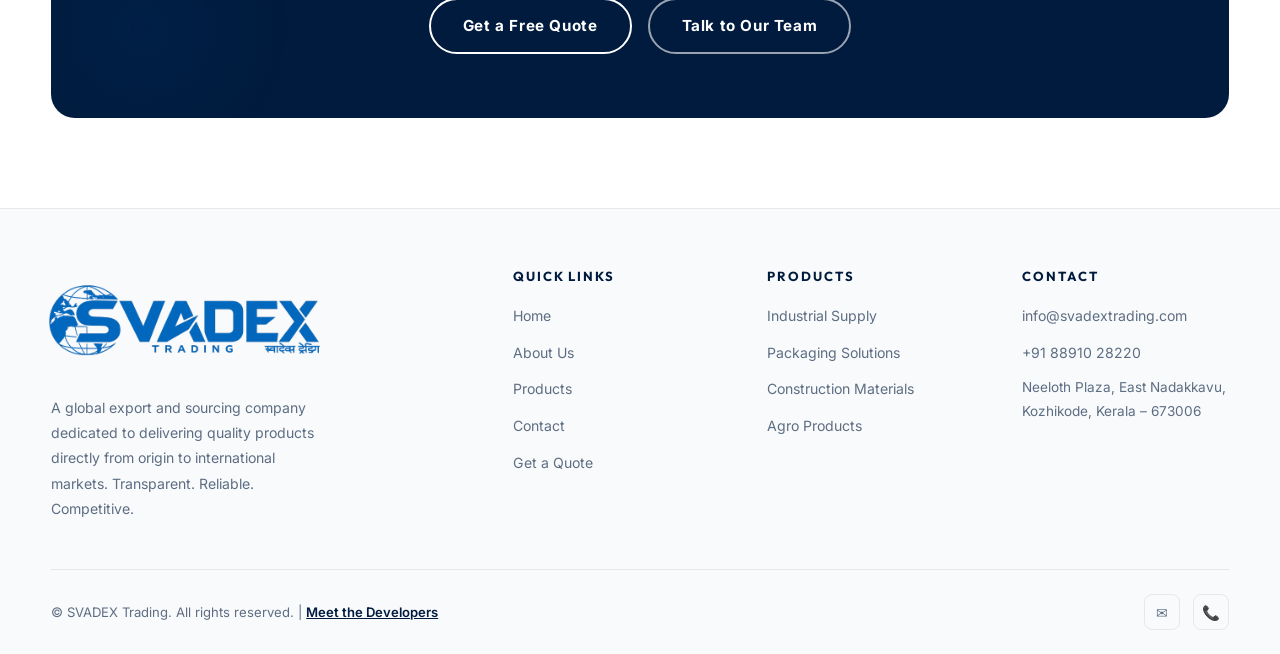
==== commit 213d6a41: "first commit768" ====
--- a/index.html
+++ b/index.html
@@ -507,6 +507,12 @@
       }, 2000); // Wait longer before moving
     });
   </script>
+  <!-- WhatsApp Floating Icon -->
+  <a href="https://wa.me/8891028220" class="whatsapp-float" target="_blank" aria-label="Chat with us on WhatsApp">
+    <svg viewBox="0 0 24 24" fill="currentColor" xmlns="http://www.w3.org/2000/svg">
+      <path d="M17.472 14.382c-.297-.149-1.758-.867-2.03-.967-.273-.099-.471-.148-.67.15-.197.297-.767.966-.94 1.164-.173.199-.347.223-.644.075-.297-.15-1.255-.463-2.39-1.475-.883-.788-1.48-1.761-1.653-2.059-.173-.297-.018-.458.13-.606.134-.133.298-.347.446-.52.149-.174.198-.298.298-.497.099-.198.05-.371-.025-.52-.075-.149-.669-1.612-.916-2.207-.242-.579-.487-.5-.669-.51a12.8 12.8 0 0 0-.57-.01c-.198 0-.52.074-.792.372-.272.297-1.04 1.016-1.04 2.479 0 1.462 1.065 2.875 1.213 3.074.149.198 2.096 3.2 5.077 4.487.709.306 1.262.489 1.694.625.712.227 1.36.195 1.871.118.571-.085 1.758-.719 2.006-1.413.248-.694.248-1.289.173-1.413-.074-.124-.272-.198-.57-.347m-5.421 7.403h-.004a9.87 9.87 0 0 1-5.031-1.378l-.361-.214-3.741.982.998-3.648-.235-.374a9.86 9.86 0 0 1-1.51-5.26c.001-5.45 4.436-9.884 9.888-9.884 2.64 0 5.122 1.03 6.988 2.898a9.825 9.825 0 0 1 2.893 6.994c-.003 5.45-4.437 9.884-9.885 9.884m8.413-18.297A11.815 11.815 0 0 0 12.05 0C5.495 0 .16 5.335.157 11.892c0 2.096.547 4.142 1.588 5.945L.057 24l6.305-1.654a11.882 11.882 0 0 0 5.683 1.448h.005c6.554 0 11.89-5.335 11.893-11.893a11.821 11.821 0 0 0-3.48-8.413z" />
+    </svg>
+  </a>
 </body>
 
 </html>
--- a/style.css
+++ b/style.css
@@ -313,7 +313,7 @@
   line-height: 0.75;
   color: var(--clr-white);
   margin-bottom: 1.2rem;
-  margin-left: -3.5rem; /* Moves the title further left */
+  margin-left: -5rem; /* Moves the title further left */
   text-transform: uppercase;
   letter-spacing: 0.02em;
   text-shadow: 0 5px 15px rgba(0,0,0,0.2);
@@ -325,7 +325,7 @@
   color: #ffffff;
   -webkit-text-fill-color: #ffffff;
   margin-top: -0.12em; /* Additional distance removal */
-  margin-left: 8.5rem; /* Moves 'Global Supply' line further right */
+  margin-left: 13rem; /* Moves 'Global Supply' line further right */
 }
 .char {
   display: inline-block;
@@ -405,12 +405,12 @@
   .hero-content { grid-template-columns: 1fr; text-align: left; padding-top: 180px; }
   .hero-title { 
     margin: 0 0 1.5rem !important; 
-    margin-left: -2.5rem !important;
+    margin-left: -4.5rem !important;
     font-size: clamp(2.3rem, 10vw, 3rem); 
     line-height: 1.1; 
     max-width: 100%;
   }
-  .hero-title .accent-line { margin-left: 6rem !important; display: block; margin-top: 0.4rem; }
+  .hero-title .accent-line { margin-left: 7rem !important; display: block; margin-top: 0.4rem; }
   .hero-actions { justify-content: flex-start; gap: 0.8rem; }
   .hero-actions .btn { padding: 0.75rem 1.5rem; font-size: 0.85rem; }
   .hero-stats { justify-content: flex-start; margin-top: 2rem; gap: 1.5rem; }
@@ -839,6 +839,7 @@
   .values-grid { grid-template-columns: 1fr; }
   .quote-card { padding: 1.5rem; }
   .about-badge { position: static; margin-top: 1rem; display: inline-flex; align-items: center; gap: 0.8rem; }
+  .nav-logo-img { height: 40px; transform: scale(1.6); margin-right: 35px; }
 }
 
 /* ─── Misc ─── */
@@ -878,6 +879,7 @@
   .img-mosaic-main { grid-row: auto; height: 350px; }
   .img-mosaic .img-wrap { height: 250px; }
   .about-main-grid, .about-mission-grid { grid-template-columns: 1fr !important; gap: 3rem !important; }
+  .hero-actions { display: none !important; }
 }
 
 /* ─── New Contact Split Layout ─── */
@@ -1118,8 +1120,53 @@
 
 /* Responsive Splash */
 @media (max-width: 600px) {
-  #splash-logo { width: 15rem; }
+  #splash-logo { width: 12rem; }
   #splash-screen.fade-out #splash-logo {
-    transform: translate(-30vw, -45vh) scale(0.25);
+    transform: translate(-30vw, -45vh) scale(0.20);
   }
 }
+
+/* ─── WhatsApp Float ─── */
+.whatsapp-float {
+  position: fixed;
+  width: 55px;
+  height: 55px;
+  bottom: 30px;
+  right: 30px;
+  background-color: #25d366;
+  color: #FFF;
+  border-radius: 50px;
+  text-align: center;
+  font-size: 30px;
+  box-shadow: 2px 2px 10px rgba(0,0,0,0.15);
+  z-index: 100;
+  display: flex;
+  align-items: center;
+  justify-content: center;
+  transition: all 0.3s ease;
+}
+
+.whatsapp-float:hover {
+  transform: scale(1.1);
+  background-color: #20b858;
+}
+
+.whatsapp-float svg {
+  width: 32px;
+  height: 32px;
+  fill: #fff;
+}
+
+@media (max-width: 768px) {
+  .whatsapp-float {
+    width: 50px;
+    height: 50px;
+    bottom: 20px;
+    right: 20px;
+  }
+  .whatsapp-float svg {
+    width: 28px;
+    height: 28px;
+  }
+}
+
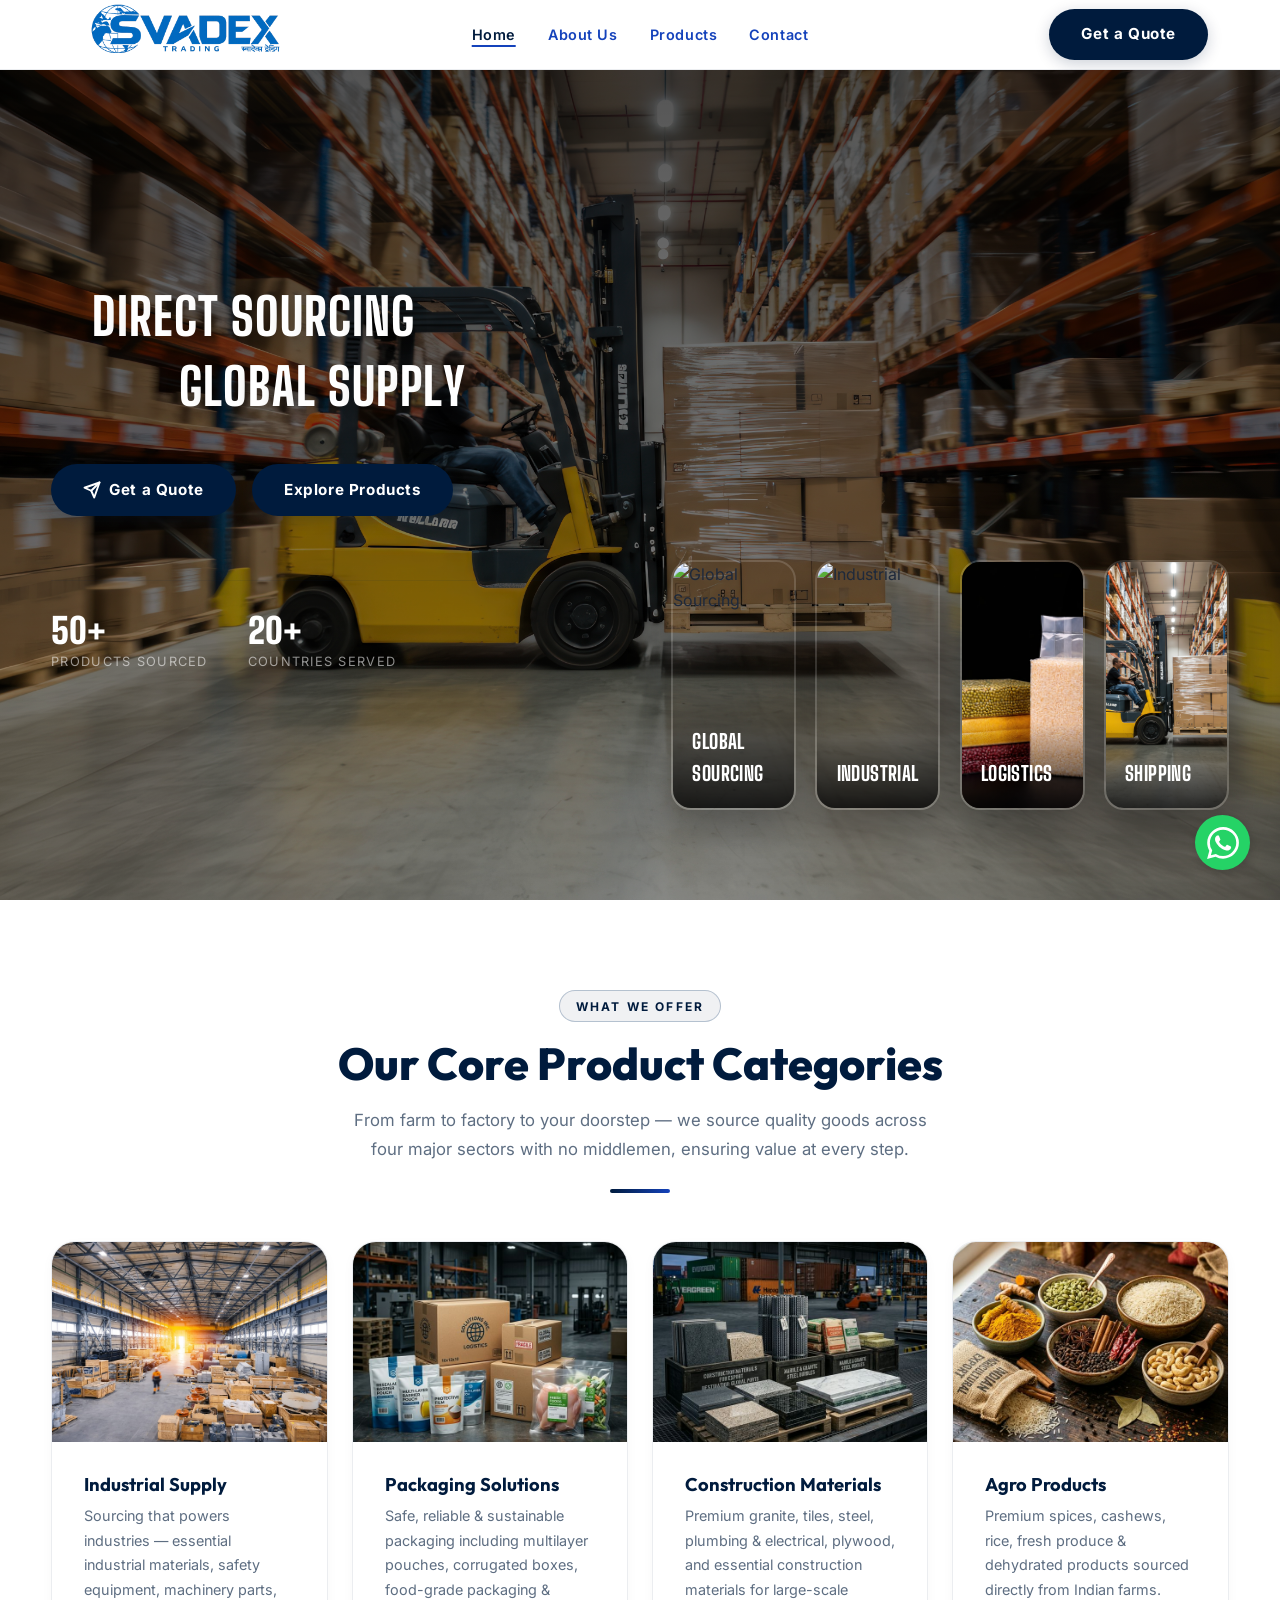
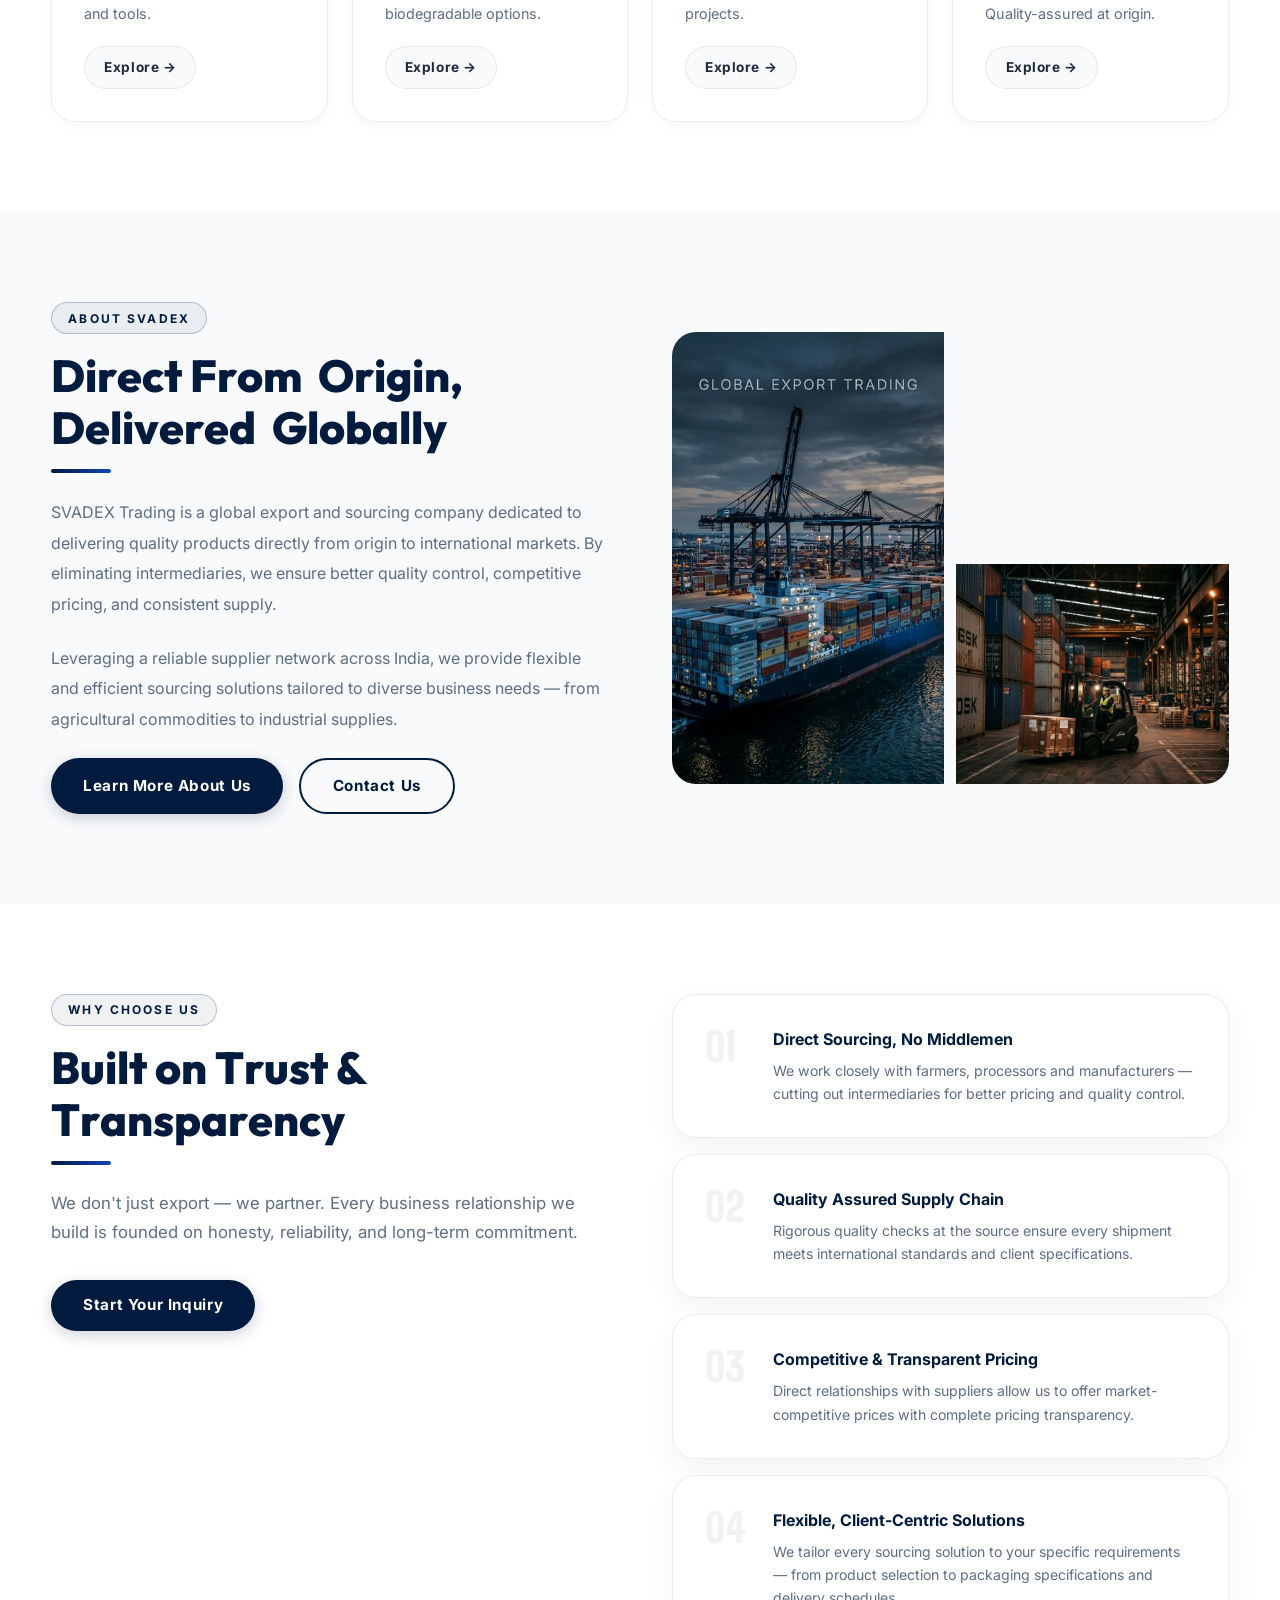
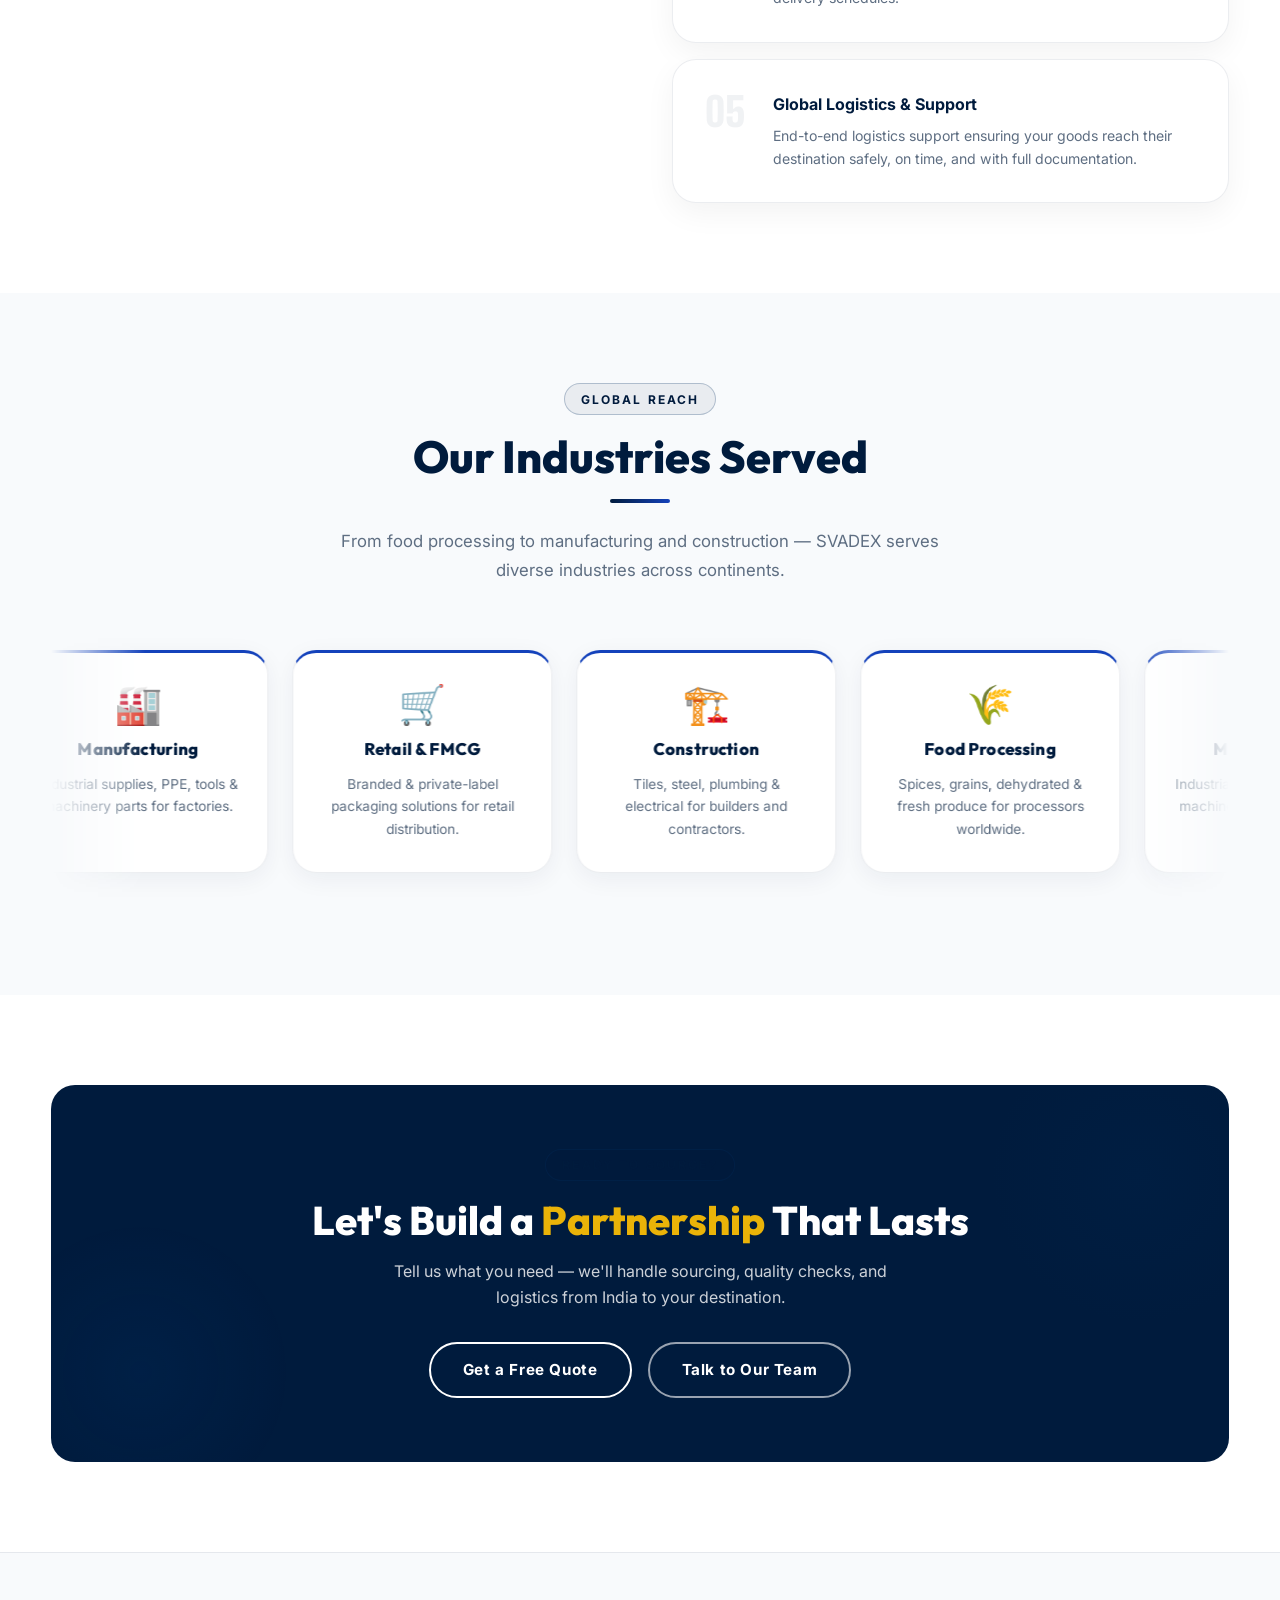
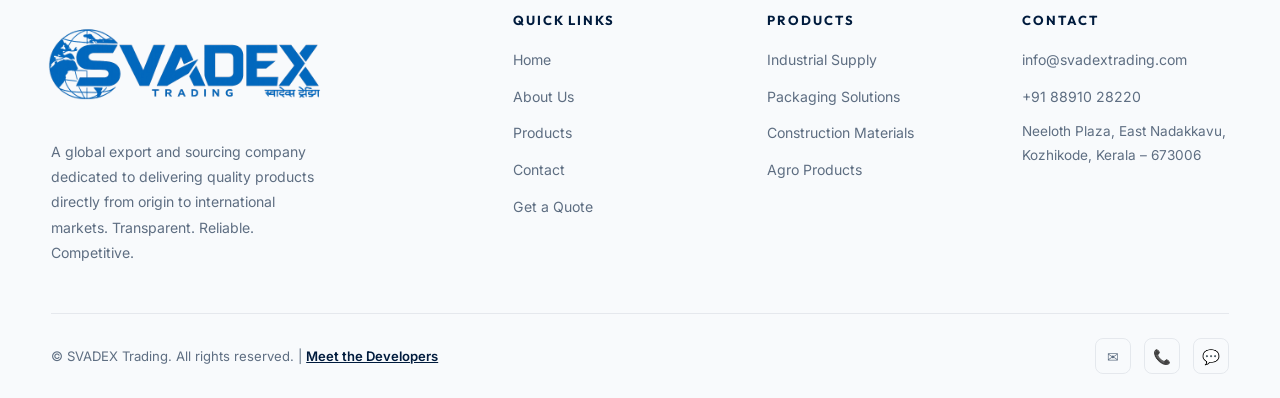
==== commit 856a1c36: "Fix WhatsApp number country code and encoding" ====
--- a/index.html
+++ b/index.html
@@ -287,26 +287,29 @@
         <p class="section-sub" style="margin:0 auto 3rem;">From food processing to manufacturing and construction —
           SVADEX serves diverse industries across continents.</p>
       </div>
-      <div class="grid-4 anim-fade-up why-items-container">
-        <div class="service-card">
-          <div style="font-weight:700;color:var(--clr-heading);margin-bottom:0.4rem;">Manufacturing</div>
-          <div style="font-size:0.85rem;color:var(--clr-text-muted);">Industrial supplies, PPE, tools &amp; machinery
-            parts for factories.</div>
-        </div>
-        <div class="service-card">
-          <div style="font-weight:700;color:var(--clr-heading);margin-bottom:0.4rem;">Retail &amp; FMCG</div>
-          <div style="font-size:0.85rem;color:var(--clr-text-muted);">Branded &amp; private-label packaging solutions
-            for retail distribution.</div>
-        </div>
-        <div class="service-card">
-          <div style="font-weight:700;color:var(--clr-heading);margin-bottom:0.4rem;">Construction</div>
-          <div style="font-size:0.85rem;color:var(--clr-text-muted);">Tiles, steel, plumbing &amp; electrical for
-            builders and contractors.</div>
-        </div>
-        <div class="service-card">
-          <div style="font-weight:700;color:var(--clr-heading);margin-bottom:0.4rem;">Food Processing</div>
-          <div style="font-size:0.85rem;color:var(--clr-text-muted);">Spices, grains, dehydrated &amp; fresh produce for
-            processors worldwide.</div>
+      <!-- Infinite Marquee Gallery -->
+      <div class="industries-marquee-outer anim-fade-up">
+        <div class="industries-marquee-track" id="industriesTrack">
+          <div class="ind-card">
+            <div class="ind-icon">🏭</div>
+            <div class="ind-title">Manufacturing</div>
+            <div class="ind-desc">Industrial supplies, PPE, tools &amp; machinery parts for factories.</div>
+          </div>
+          <div class="ind-card">
+            <div class="ind-icon">🛒</div>
+            <div class="ind-title">Retail &amp; FMCG</div>
+            <div class="ind-desc">Branded &amp; private-label packaging solutions for retail distribution.</div>
+          </div>
+          <div class="ind-card">
+            <div class="ind-icon">🏗️</div>
+            <div class="ind-title">Construction</div>
+            <div class="ind-desc">Tiles, steel, plumbing &amp; electrical for builders and contractors.</div>
+          </div>
+          <div class="ind-card">
+            <div class="ind-icon">🌾</div>
+            <div class="ind-title">Food Processing</div>
+            <div class="ind-desc">Spices, grains, dehydrated &amp; fresh produce for processors worldwide.</div>
+          </div>
         </div>
       </div>
     </div>
@@ -374,6 +377,7 @@
         <div class="footer-social">
           <a href="mailto:info@svadextrading.com" class="social-link" aria-label="Email">✉</a>
           <a href="tel:+918891028220" class="social-link" aria-label="Phone">📞</a>
+          <a href="https://wa.me/918891028220" class="social-link" aria-label="WhatsApp">💬</a>
         </div>
       </div>
     </div>
@@ -460,35 +464,49 @@
       headingObserver.observe(h);
     });
 
-    // Auto-scroll mobile galleries
-    function initAutoScroll(containerSelector) {
-      const container = document.querySelector(containerSelector);
-      if (!container) return;
-      
-      let isPaused = false;
-      container.addEventListener('touchstart', () => isPaused = true);
-      container.addEventListener('touchend', () => {
-        setTimeout(() => isPaused = false, 3000);
-      });
-
-      setInterval(() => {
-        if (isPaused || window.innerWidth > 768) return;
-        
-        const scrollAmount = container.clientWidth * 0.8;
-        if (container.scrollLeft + container.clientWidth >= container.scrollWidth - 10) {
-          container.scrollTo({ left: 0, behavior: 'smooth' });
-        } else {
-          container.scrollBy({ left: scrollAmount, behavior: 'smooth' });
+    // ─── Industries Infinite Marquee ───
+    (function() {
+      const track = document.getElementById('industriesTrack');
+      if (!track) return;
+      const outer = track.parentElement;
+
+      // Clone cards for a seamless infinite loop
+      Array.from(track.children).forEach(c => track.appendChild(c.cloneNode(true)));
+
+      let pos = 0;
+      let paused = false;
+      let resumeTimer = null;
+      const speed = 0.7; // px per frame
+
+      // Desktop: hover to pause
+      outer.addEventListener('mouseenter', () => paused = true);
+      outer.addEventListener('mouseleave', () => paused = false);
+
+      // Mobile: pause briefly on touch, then auto-resume
+      outer.addEventListener('touchstart', () => {
+        paused = true;
+        clearTimeout(resumeTimer);
+      }, { passive: true });
+      outer.addEventListener('touchend', () => {
+        clearTimeout(resumeTimer);
+        resumeTimer = setTimeout(() => { paused = false; }, 800);
+      }, { passive: true });
+      outer.addEventListener('touchcancel', () => {
+        clearTimeout(resumeTimer);
+        resumeTimer = setTimeout(() => { paused = false; }, 800);
+      }, { passive: true });
+
+      function animate() {
+        if (!paused) {
+          pos += speed;
+          const half = track.scrollWidth / 2;
+          if (pos >= half) pos = 0;
+          track.style.transform = `translateX(-${pos}px)`;
         }
-      }, 4000);
-    }
-
-    // Initialize for Why Choose Us, Industries, and Hero Cards
-    window.addEventListener('load', () => {
-      initAutoScroll('.why-items-container');
-      initAutoScroll('.grid-4.why-items-container');
-      initAutoScroll('.hero-cards-wrap');
-    });
+        requestAnimationFrame(animate);
+      }
+      animate();
+    })();
 
     // ─── Splash Screen ───
     window.addEventListener('load', () => {
@@ -508,7 +526,7 @@
     });
   </script>
   <!-- WhatsApp Floating Icon -->
-  <a href="https://wa.me/8891028220" class="whatsapp-float" target="_blank" aria-label="Chat with us on WhatsApp">
+  <a href="https://wa.me/918891028220" class="whatsapp-float" target="_blank" aria-label="Chat with us on WhatsApp">
     <svg viewBox="0 0 24 24" fill="currentColor" xmlns="http://www.w3.org/2000/svg">
       <path d="M17.472 14.382c-.297-.149-1.758-.867-2.03-.967-.273-.099-.471-.148-.67.15-.197.297-.767.966-.94 1.164-.173.199-.347.223-.644.075-.297-.15-1.255-.463-2.39-1.475-.883-.788-1.48-1.761-1.653-2.059-.173-.297-.018-.458.13-.606.134-.133.298-.347.446-.52.149-.174.198-.298.298-.497.099-.198.05-.371-.025-.52-.075-.149-.669-1.612-.916-2.207-.242-.579-.487-.5-.669-.51a12.8 12.8 0 0 0-.57-.01c-.198 0-.52.074-.792.372-.272.297-1.04 1.016-1.04 2.479 0 1.462 1.065 2.875 1.213 3.074.149.198 2.096 3.2 5.077 4.487.709.306 1.262.489 1.694.625.712.227 1.36.195 1.871.118.571-.085 1.758-.719 2.006-1.413.248-.694.248-1.289.173-1.413-.074-.124-.272-.198-.57-.347m-5.421 7.403h-.004a9.87 9.87 0 0 1-5.031-1.378l-.361-.214-3.741.982.998-3.648-.235-.374a9.86 9.86 0 0 1-1.51-5.26c.001-5.45 4.436-9.884 9.888-9.884 2.64 0 5.122 1.03 6.988 2.898a9.825 9.825 0 0 1 2.893 6.994c-.003 5.45-4.437 9.884-9.885 9.884m8.413-18.297A11.815 11.815 0 0 0 12.05 0C5.495 0 .16 5.335.157 11.892c0 2.096.547 4.142 1.588 5.945L.057 24l6.305-1.654a11.882 11.882 0 0 0 5.683 1.448h.005c6.554 0 11.89-5.335 11.893-11.893a11.821 11.821 0 0 0-3.48-8.413z" />
     </svg>
--- a/style.css
+++ b/style.css
@@ -410,7 +410,7 @@
     line-height: 1.1; 
     max-width: 100%;
   }
-  .hero-title .accent-line { margin-left: 7rem !important; display: block; margin-top: 0.4rem; }
+  .hero-title .accent-line { margin-left: 7rem !important; display: block; margin-top: -0.8rem; }
   .hero-actions { justify-content: flex-start; gap: 0.8rem; }
   .hero-actions .btn { padding: 0.75rem 1.5rem; font-size: 0.85rem; }
   .hero-stats { justify-content: flex-start; margin-top: 2rem; gap: 1.5rem; }
@@ -1169,4 +1169,72 @@
     height: 28px;
   }
 }
-
+/* ─── Industries Marquee Gallery ─── */
+.industries-marquee-outer {
+  width: 100%;
+  overflow: hidden;
+  padding: 1rem 0 2rem;
+  cursor: default;
+  mask-image: linear-gradient(to right, transparent 0%, black 8%, black 92%, transparent 100%);
+  -webkit-mask-image: linear-gradient(to right, transparent 0%, black 8%, black 92%, transparent 100%);
+}
+.industries-marquee-track {
+  display: flex;
+  gap: 1.5rem;
+  width: max-content;
+  will-change: transform;
+}
+.ind-card {
+  flex: 0 0 260px;
+  background: var(--clr-white);
+  border: 1px solid var(--clr-border);
+  border-top: 3px solid var(--clr-accent-2);
+  border-radius: var(--radius-lg);
+  padding: 2rem 1.6rem;
+  text-align: center;
+  box-shadow: 0 6px 24px rgba(0,27,61,0.06);
+  transition: transform 0.3s ease, box-shadow 0.3s ease, border-top-color 0.3s ease;
+  user-select: none;
+}
+.ind-card:hover {
+  transform: translateY(-6px);
+  box-shadow: 0 16px 40px rgba(0,27,61,0.13);
+  border-top-color: var(--clr-accent-3);
+}
+.ind-icon {
+  font-size: 2.4rem;
+  margin-bottom: 0.8rem;
+  line-height: 1;
+}
+.ind-title {
+  font-family: var(--font-heading);
+  font-weight: 800;
+  font-size: 1.05rem;
+  color: var(--clr-heading);
+  margin-bottom: 0.6rem;
+  letter-spacing: 0.01em;
+}
+.ind-desc {
+  font-size: 0.85rem;
+  color: var(--clr-text-muted);
+  line-height: 1.65;
+}
+
+@media (max-width: 768px) {
+  .industries-marquee-outer {
+    padding: 0.5rem 0 1.5rem;
+    /* Tighter fade on narrow screens */
+    mask-image: linear-gradient(to right, transparent 0%, black 5%, black 95%, transparent 100%);
+    -webkit-mask-image: linear-gradient(to right, transparent 0%, black 5%, black 95%, transparent 100%);
+  }
+  .industries-marquee-track { gap: 1rem; }
+  .ind-card {
+    flex: 0 0 170px;
+    padding: 1.4rem 1rem;
+    border-radius: 16px;
+  }
+  .ind-icon { font-size: 1.8rem; margin-bottom: 0.6rem; }
+  .ind-title { font-size: 0.9rem; margin-bottom: 0.4rem; }
+  .ind-desc { font-size: 0.78rem; line-height: 1.55; }
+}
+
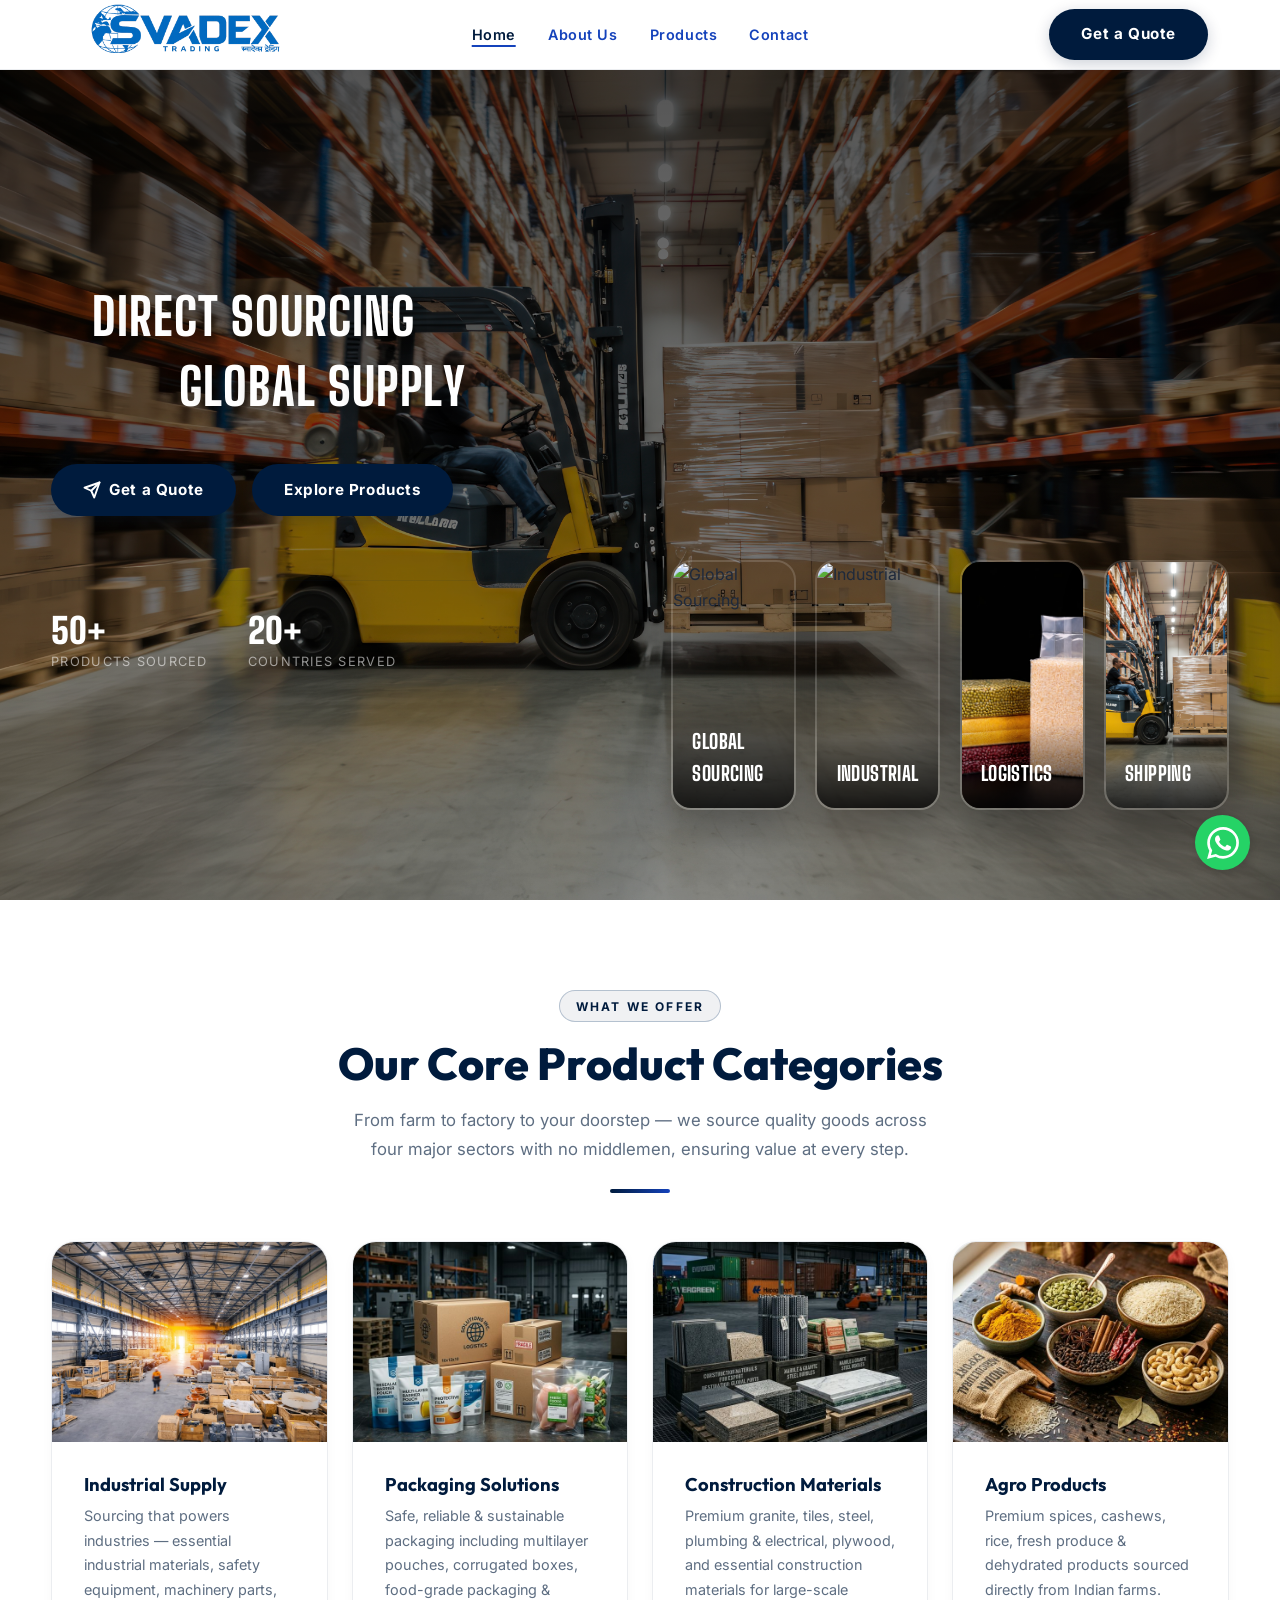
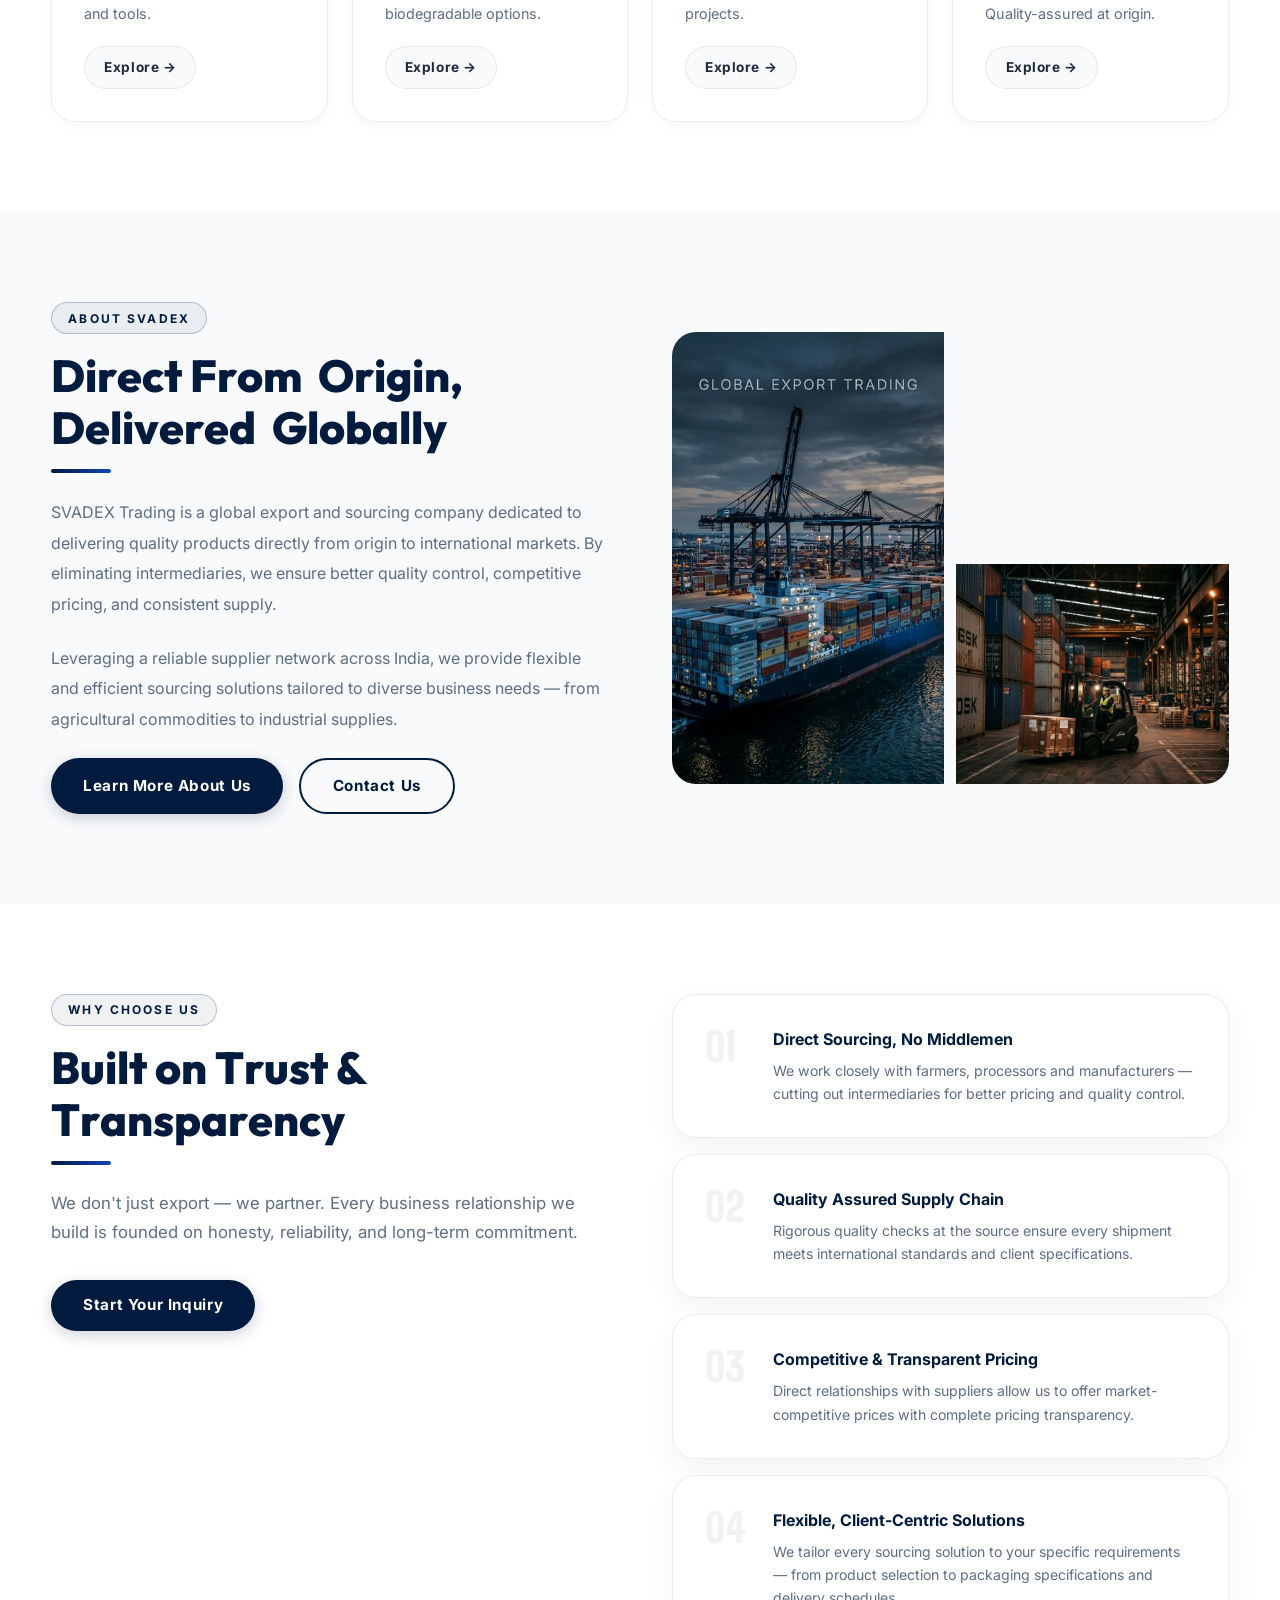
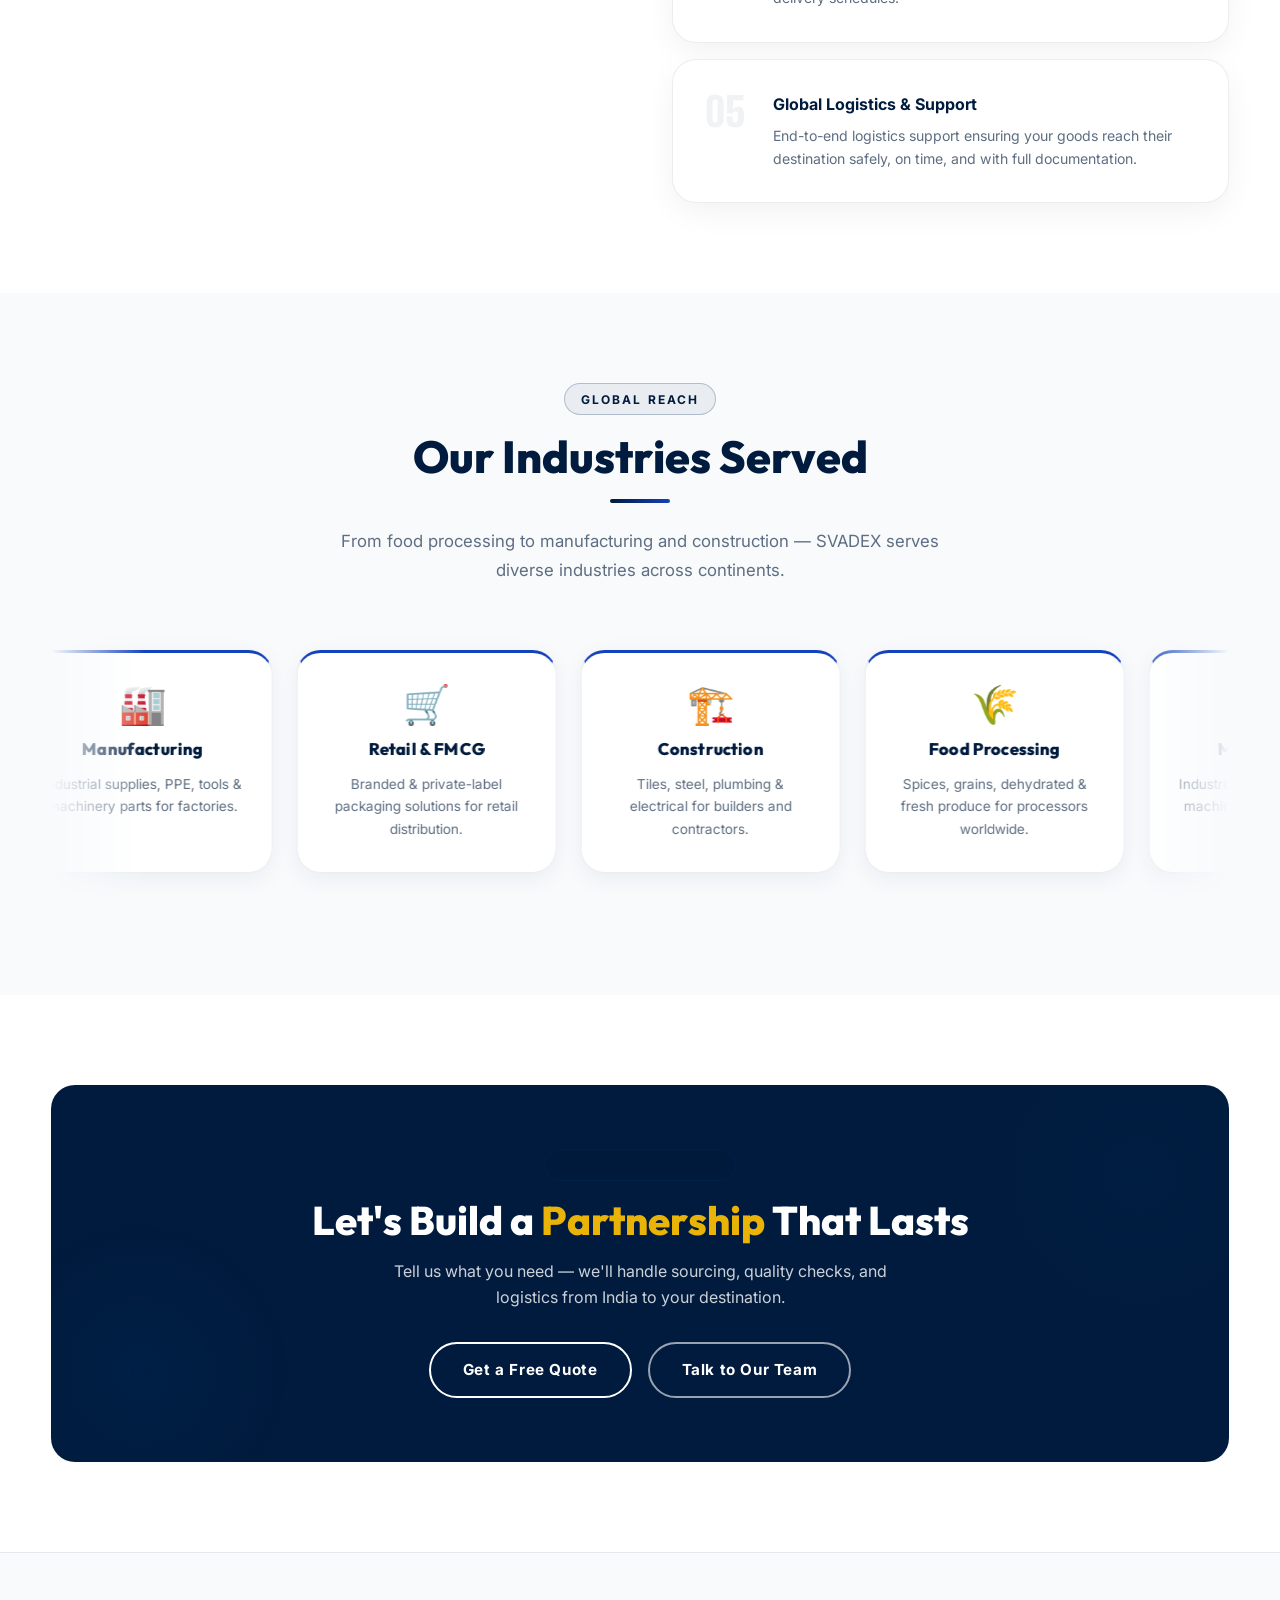
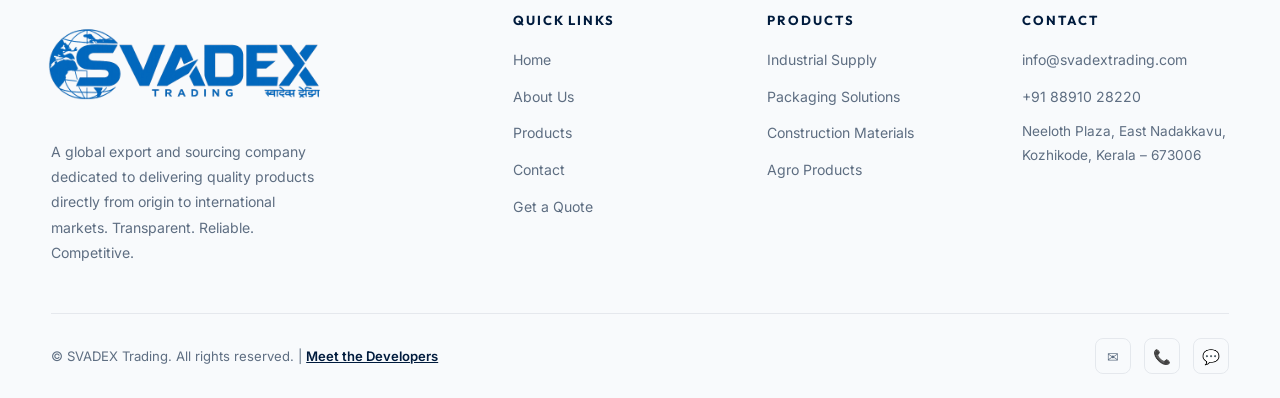
==== commit 9a32e10b: "Improve SEO and add Google site verification" ====
--- a/index.html
+++ b/index.html
@@ -4,9 +4,65 @@
 <head>
   <meta charset="UTF-8" />
   <meta name="viewport" content="width=device-width, initial-scale=1.0" />
-  <title>SVADEX Trading | Global Export & Sourcing Solutions</title>
+  <meta name="google-site-verification" content="XpMQsXpadpXgwkjoHCjQ3-TEkSlae_o63JK5aJHc1ig" />
+  <title>SVADEX Trading | Global Export & Sourcing Solutions from India</title>
   <meta name="description"
     content="SVADEX Trading – A global export and sourcing company delivering quality agricultural, packaging, industrial, and construction products from India to international markets." />
+  <meta name="keywords" content="SVADEX Trading, Global Export India, Sourcing Solutions, Industrial Supply Export, Packaging Solutions, Construction Materials India, Agro Products Export, Indian Spices Export, Cashew Export" />
+  <meta name="robots" content="index, follow" />
+  <link rel="canonical" href="https://svadextrading.com/index.html" />
+
+  <!-- Open Graph / Facebook -->
+  <meta property="og:type" content="website" />
+  <meta property="og:url" content="https://svadextrading.com/" />
+  <meta property="og:title" content="SVADEX Trading | Global Export & Sourcing Solutions" />
+  <meta property="og:description" content="Direct sourcing and global supply of quality agricultural, industrial, and construction products from India." />
+  <meta property="og:image" content="https://svadextrading.com/Svadex%20Trading%20logo%20with%20globe.png" />
+
+  <!-- Twitter -->
+  <meta property="twitter:card" content="summary_large_image" />
+  <meta property="twitter:url" content="https://svadextrading.com/" />
+  <meta property="twitter:title" content="SVADEX Trading | Global Export & Sourcing Solutions" />
+  <meta property="twitter:description" content="Direct sourcing and global supply of quality agricultural, industrial, and construction products from India." />
+  <meta property="twitter:image" content="https://svadextrading.com/Svadex%20Trading%20logo%20with%20globe.png" />
+
+  <!-- Favicon -->
+  <link rel="icon" type="image/png" href="Svadex Trading logo with globe.png" />
+
+  <!-- JSON-LD Structured Data -->
+  <script type="application/ld+json">
+  {
+    "@context": "https://schema.org",
+    "@type": "Organization",
+    "name": "SVADEX Trading",
+    "url": "https://svadextrading.com/",
+    "logo": "https://svadextrading.com/Svadex%20Trading%20logo%20with%20globe.png",
+    "contactPoint": {
+      "@type": "ContactPoint",
+      "telephone": "+91-88910-28220",
+      "contactType": "customer service",
+      "email": "info@svadextrading.com",
+      "areaServed": "Global",
+      "availableLanguage": ["en", "Hindi", "Malayalam"]
+    },
+    "sameAs": [
+      "https://www.instagram.com/svadextrading"
+    ]
+  }
+  </script>
+  <script type="application/ld+json">
+  {
+    "@context": "https://schema.org",
+    "@type": "WebSite",
+    "url": "https://svadextrading.com/",
+    "name": "SVADEX Trading",
+    "potentialAction": {
+      "@type": "SearchAction",
+      "target": "https://svadextrading.com/products.html?q={search_term_string}",
+      "query-input": "required name=search_term_string"
+    }
+  }
+  </script>
   <link rel="preconnect" href="https://fonts.googleapis.com" />
   <link rel="preconnect" href="https://fonts.gstatic.com" crossorigin />
   <link
@@ -19,7 +75,7 @@
   <!-- ══════════ SPLASH SCREEN ══════════ -->
   <div id="splash-screen">
     <div class="logo-morph-wrap">
-      <img src="Svadex Trading logo with globe.png" alt="" id="splash-logo">
+      <img src="Svadex Trading logo with globe.png" alt="SVADEX Trading Logo" id="splash-logo">
     </div>
   </div>
 
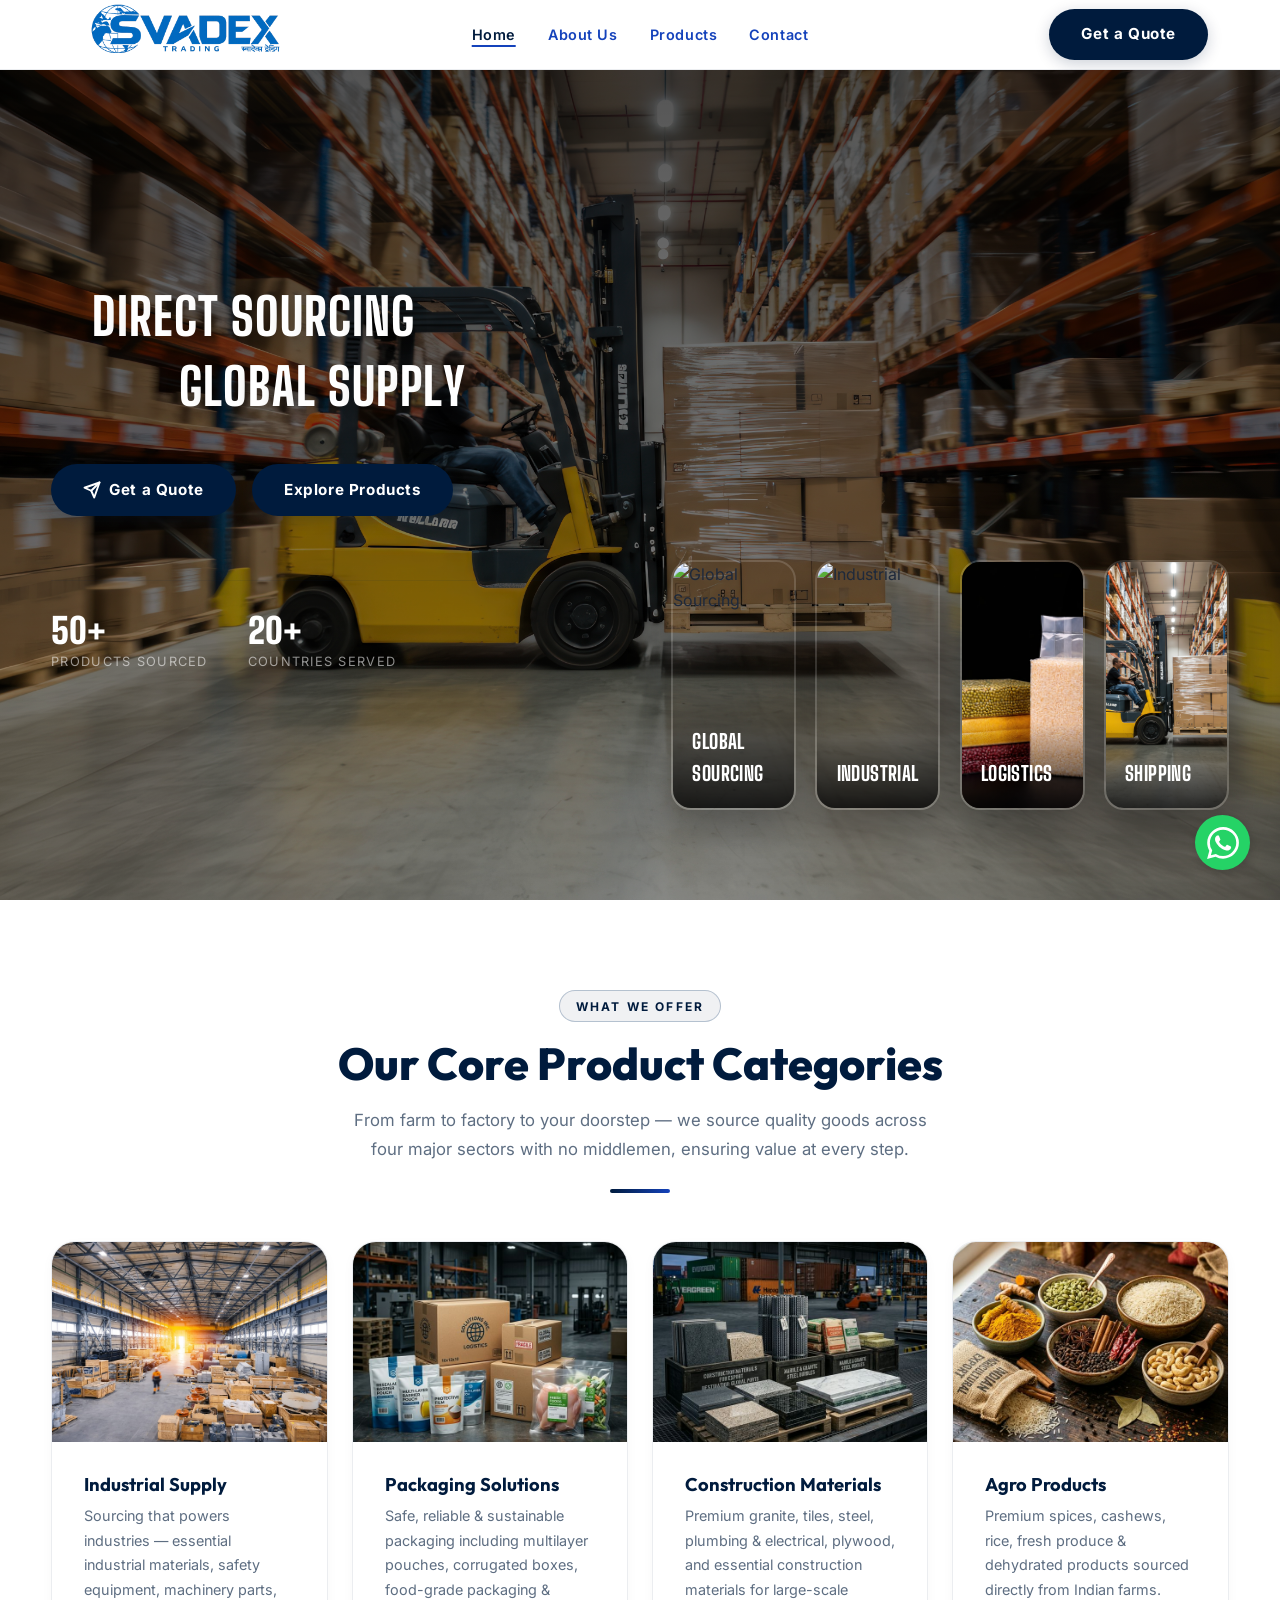
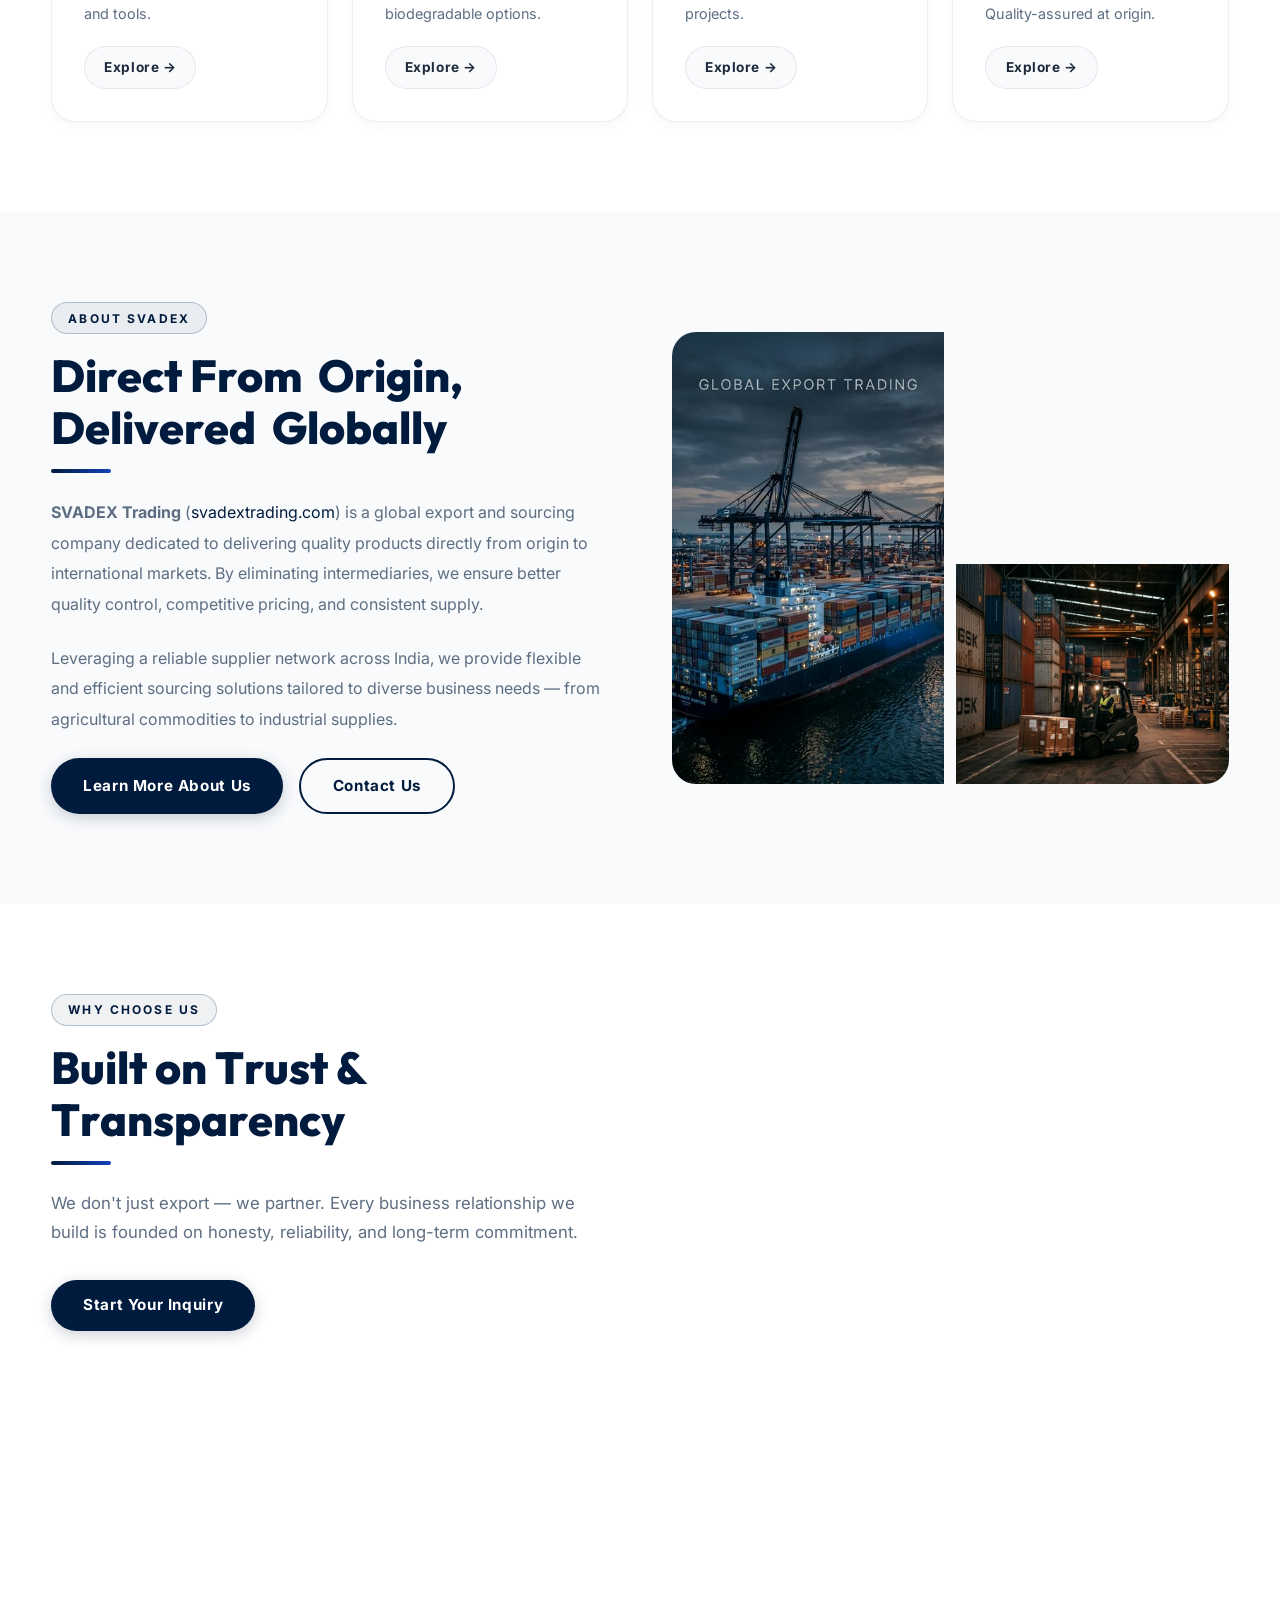
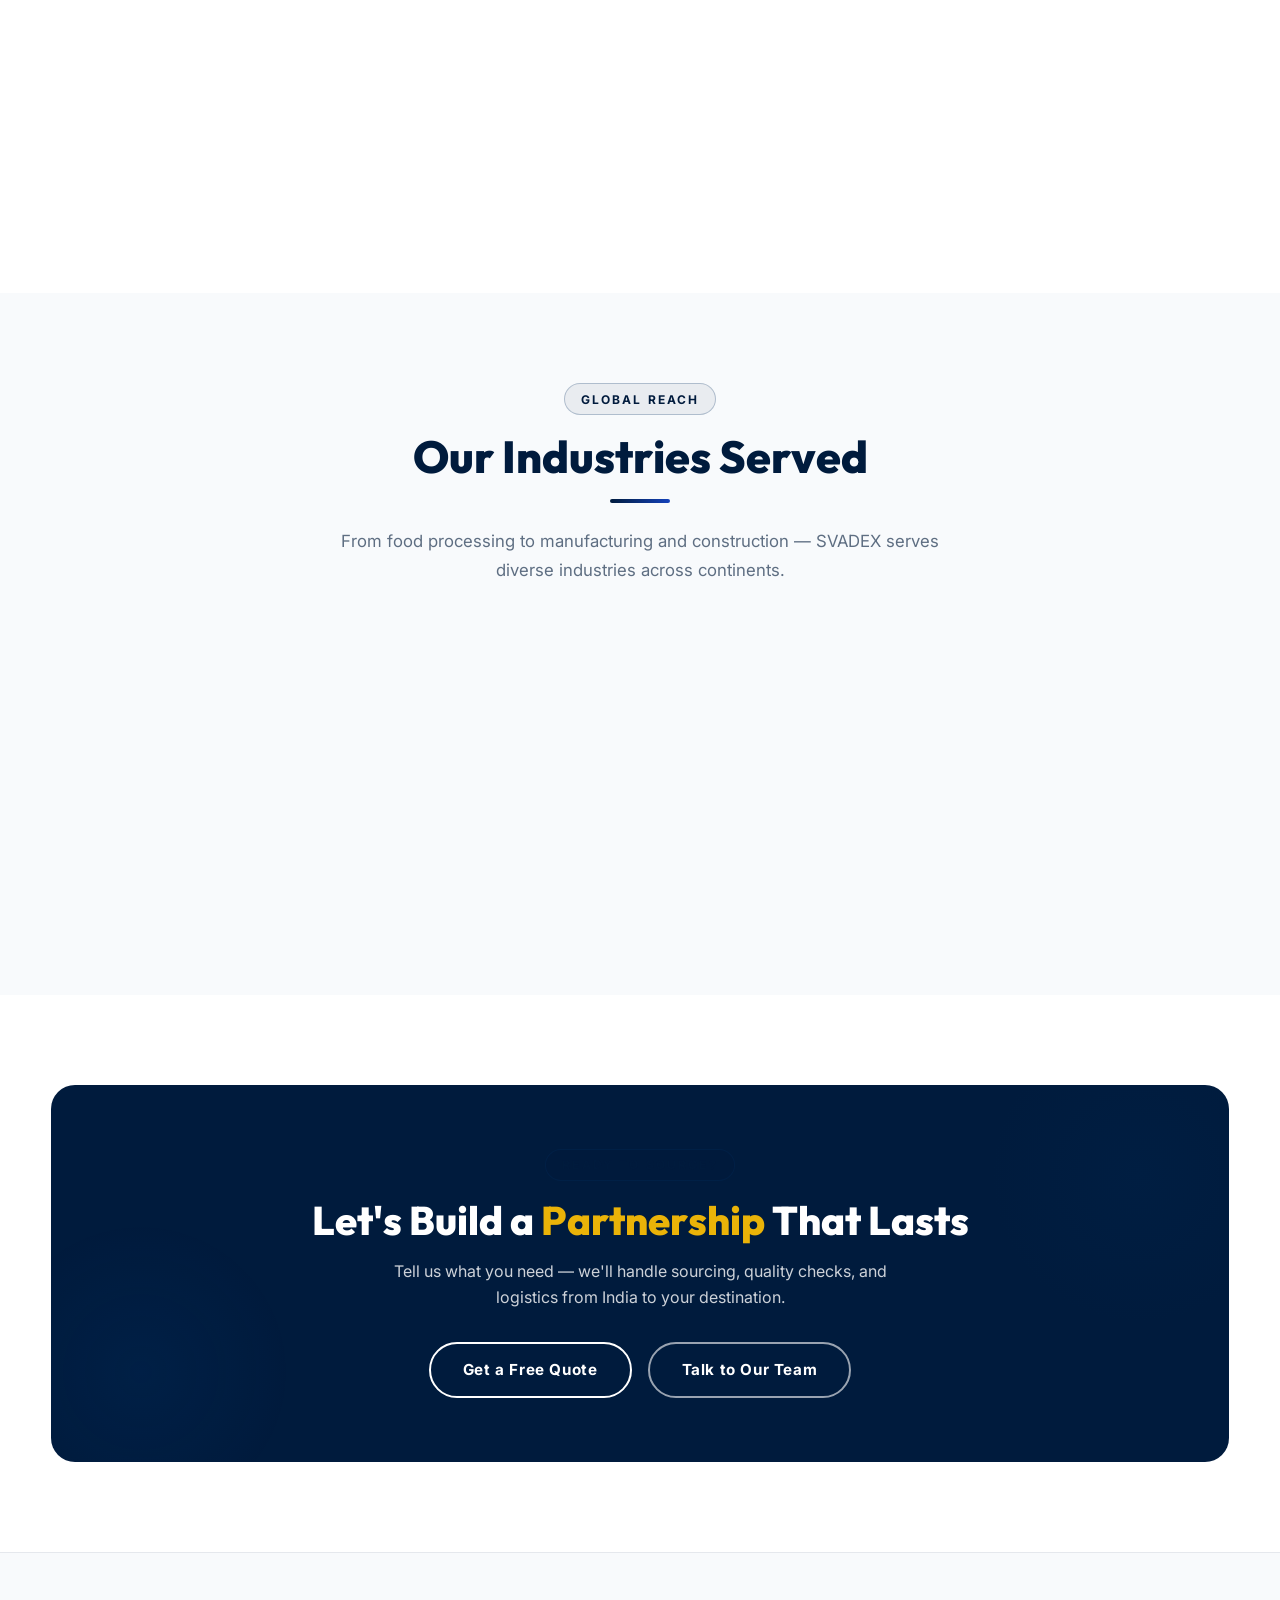
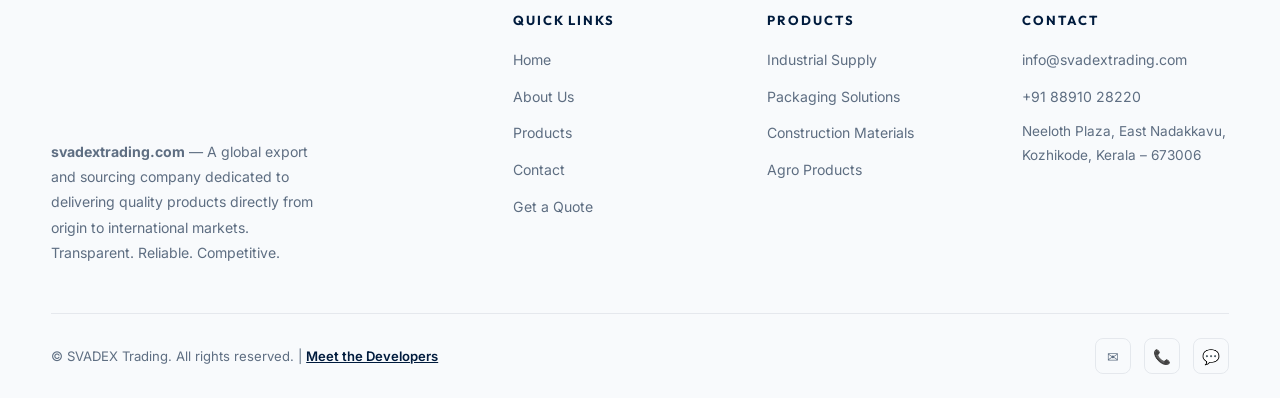
==== commit 96f3213b: "first commit44" ====
--- a/index.html
+++ b/index.html
@@ -5,26 +5,27 @@
   <meta charset="UTF-8" />
   <meta name="viewport" content="width=device-width, initial-scale=1.0" />
   <meta name="google-site-verification" content="XpMQsXpadpXgwkjoHCjQ3-TEkSlae_o63JK5aJHc1ig" />
-  <title>SVADEX Trading | Global Export & Sourcing Solutions from India</title>
+  <title>SVADEX Trading (svadextrading) | Global Export & Sourcing Solutions from India</title>
   <meta name="description"
-    content="SVADEX Trading – A global export and sourcing company delivering quality agricultural, packaging, industrial, and construction products from India to international markets." />
-  <meta name="keywords" content="SVADEX Trading, Global Export India, Sourcing Solutions, Industrial Supply Export, Packaging Solutions, Construction Materials India, Agro Products Export, Indian Spices Export, Cashew Export" />
+    content="svadextrading.com – SVADEX Trading is a global export and sourcing company delivering quality agricultural, packaging, industrial, and construction products from India to international markets." />
+  <meta name="keywords" content="svadextrading, SVADEX Trading, svadextrading.com, Global Export India, Sourcing Solutions, Industrial Supply Export, Packaging Solutions, Construction Materials India, Agro Products Export, Indian Spices Export, Cashew Export, Kozhikode exporter" />
   <meta name="robots" content="index, follow" />
-  <link rel="canonical" href="https://svadextrading.com/index.html" />
+  <meta name="author" content="SVADEX Trading" />
+  <link rel="canonical" href="https://www.svadextrading.com/" />
 
   <!-- Open Graph / Facebook -->
   <meta property="og:type" content="website" />
-  <meta property="og:url" content="https://svadextrading.com/" />
+  <meta property="og:url" content="https://www.svadextrading.com/" />
   <meta property="og:title" content="SVADEX Trading | Global Export & Sourcing Solutions" />
   <meta property="og:description" content="Direct sourcing and global supply of quality agricultural, industrial, and construction products from India." />
-  <meta property="og:image" content="https://svadextrading.com/Svadex%20Trading%20logo%20with%20globe.png" />
+  <meta property="og:image" content="https://www.svadextrading.com/Svadex%20Trading%20logo%20with%20globe.png" />
 
   <!-- Twitter -->
   <meta property="twitter:card" content="summary_large_image" />
-  <meta property="twitter:url" content="https://svadextrading.com/" />
+  <meta property="twitter:url" content="https://www.svadextrading.com/" />
   <meta property="twitter:title" content="SVADEX Trading | Global Export & Sourcing Solutions" />
   <meta property="twitter:description" content="Direct sourcing and global supply of quality agricultural, industrial, and construction products from India." />
-  <meta property="twitter:image" content="https://svadextrading.com/Svadex%20Trading%20logo%20with%20globe.png" />
+  <meta property="twitter:image" content="https://www.svadextrading.com/Svadex%20Trading%20logo%20with%20globe.png" />
 
   <!-- Favicon -->
   <link rel="icon" type="image/png" href="Svadex Trading logo with globe.png" />
@@ -35,8 +36,8 @@
     "@context": "https://schema.org",
     "@type": "Organization",
     "name": "SVADEX Trading",
-    "url": "https://svadextrading.com/",
-    "logo": "https://svadextrading.com/Svadex%20Trading%20logo%20with%20globe.png",
+    "url": "https://www.svadextrading.com/",
+    "logo": "https://www.svadextrading.com/Svadex%20Trading%20logo%20with%20globe.png",
     "contactPoint": {
       "@type": "ContactPoint",
       "telephone": "+91-88910-28220",
@@ -54,11 +55,11 @@
   {
     "@context": "https://schema.org",
     "@type": "WebSite",
-    "url": "https://svadextrading.com/",
+    "url": "https://www.svadextrading.com/",
     "name": "SVADEX Trading",
     "potentialAction": {
       "@type": "SearchAction",
-      "target": "https://svadextrading.com/products.html?q={search_term_string}",
+      "target": "https://www.svadextrading.com/products.html?q={search_term_string}",
       "query-input": "required name=search_term_string"
     }
   }
@@ -246,7 +247,7 @@
             <video src="new video.mp4" autoplay loop muted playsinline class="mosaic-video"></video>
           </div>
 
-          <p class="about-brief-note">SVADEX Trading is a global export
+          <p class="about-brief-note"><strong>SVADEX Trading</strong> (<a href="https://www.svadextrading.com" style="color:var(--clr-accent);text-decoration:none;">svadextrading.com</a>) is a global export
             and sourcing company dedicated to delivering quality products directly from origin to international markets.
             By eliminating intermediaries, we ensure better quality control, competitive pricing, and consistent supply.
           </p>
@@ -396,7 +397,7 @@
             <img src="Svadex Trading logo with globe.png" alt="SVADEX Trading" class="nav-logo-img"
               style="height:120px;">
           </div>
-          <p>A global export and sourcing company dedicated to delivering quality products directly from origin to
+          <p><strong>svadextrading.com</strong> — A global export and sourcing company dedicated to delivering quality products directly from origin to
             international markets. Transparent. Reliable. Competitive.</p>
         </div>
         <div class="footer-col">
@@ -587,6 +588,14 @@
       <path d="M17.472 14.382c-.297-.149-1.758-.867-2.03-.967-.273-.099-.471-.148-.67.15-.197.297-.767.966-.94 1.164-.173.199-.347.223-.644.075-.297-.15-1.255-.463-2.39-1.475-.883-.788-1.48-1.761-1.653-2.059-.173-.297-.018-.458.13-.606.134-.133.298-.347.446-.52.149-.174.198-.298.298-.497.099-.198.05-.371-.025-.52-.075-.149-.669-1.612-.916-2.207-.242-.579-.487-.5-.669-.51a12.8 12.8 0 0 0-.57-.01c-.198 0-.52.074-.792.372-.272.297-1.04 1.016-1.04 2.479 0 1.462 1.065 2.875 1.213 3.074.149.198 2.096 3.2 5.077 4.487.709.306 1.262.489 1.694.625.712.227 1.36.195 1.871.118.571-.085 1.758-.719 2.006-1.413.248-.694.248-1.289.173-1.413-.074-.124-.272-.198-.57-.347m-5.421 7.403h-.004a9.87 9.87 0 0 1-5.031-1.378l-.361-.214-3.741.982.998-3.648-.235-.374a9.86 9.86 0 0 1-1.51-5.26c.001-5.45 4.436-9.884 9.888-9.884 2.64 0 5.122 1.03 6.988 2.898a9.825 9.825 0 0 1 2.893 6.994c-.003 5.45-4.437 9.884-9.885 9.884m8.413-18.297A11.815 11.815 0 0 0 12.05 0C5.495 0 .16 5.335.157 11.892c0 2.096.547 4.142 1.588 5.945L.057 24l6.305-1.654a11.882 11.882 0 0 0 5.683 1.448h.005c6.554 0 11.89-5.335 11.893-11.893a11.821 11.821 0 0 0-3.48-8.413z" />
     </svg>
   </a>
+  <!-- Noscript fallback for search engine crawlers -->
+  <noscript>
+    <div style="padding:2rem;text-align:center;">
+      <h1>SVADEX Trading | svadextrading.com</h1>
+      <p>SVADEX Trading (svadextrading.com) is a global export and sourcing company from Kozhikode, Kerala, India. We provide direct sourcing of agricultural products, industrial supplies, packaging solutions, and construction materials. Contact us at info@svadextrading.com or +91 88910 28220.</p>
+      <p><a href="https://www.svadextrading.com/about.html">About Us</a> | <a href="https://www.svadextrading.com/products.html">Products</a> | <a href="https://www.svadextrading.com/contact.html">Contact</a></p>
+    </div>
+  </noscript>
 </body>
 
 </html>
--- a/style.css
+++ b/style.css
@@ -1002,6 +1002,51 @@
   .contact-split-info { padding: 40px; }
   .contact-split-card { padding: 35px; }
 }
+
+@media (max-width: 768px) {
+  .contact-split-section {
+    padding: calc(var(--nav-h) + 20px) 0 50px;
+  }
+  .contact-split-grid {
+    gap: 30px;
+  }
+  .contact-split-info {
+    padding: 30px 20px;
+    border-radius: 24px;
+  }
+  .contact-split-title {
+    font-size: clamp(2rem, 8vw, 2.5rem);
+    margin-bottom: 15px;
+  }
+  .contact-split-subtext {
+    font-size: 1rem;
+    margin-bottom: 30px;
+  }
+  .contact-split-list {
+    gap: 20px;
+  }
+  .contact-split-item {
+    gap: 15px;
+  }
+  .item-icon {
+    width: 48px;
+    height: 48px;
+    font-size: 1.2rem;
+  }
+  .item-val {
+    font-size: 1.05rem;
+  }
+  .contact-split-card {
+    padding: 30px 20px;
+    border-radius: 24px;
+  }
+  .form-input {
+    padding: 1rem 1.2rem;
+  }
+  .btn-full {
+    padding: 1rem;
+  }
+}
 /* ─── MOVING GALLERY ─── */
 .moving-gallery-container {
   width: 100%;
